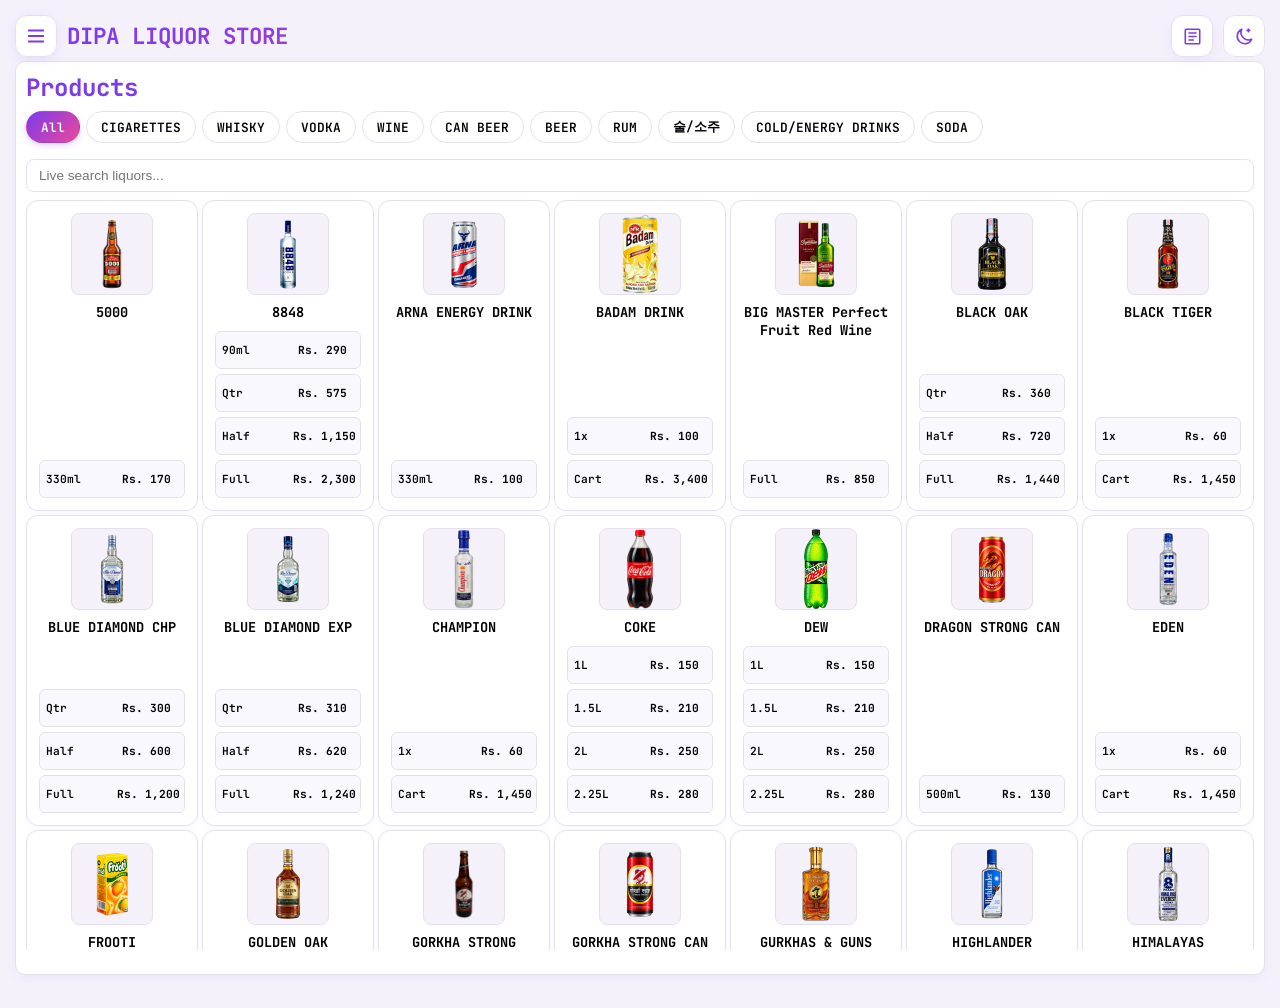
==== assets/index.html @ 8abadc52 "Update POS project" ====
<!DOCTYPE html>
<html lang="en">
<head>
    <meta charset="UTF-8">
    <meta name="viewport" content="width=device-width, initial-scale=1.0, maximum-scale=1.0, user-scalable=no, viewport-fit=cover">
    <title>DEALER - POS</title>
    <meta name="application-name" content="DEALER - POS">
    <meta name="theme-color" content="#16111f">
    <link rel="manifest" href="manifest.json">
    <link rel="icon" type="image/png" href="app-icon.png">
    <meta name="description" content="Liquor store point of sale application with transaction ledger and checkout settlement." />
    <meta property="og:title" content="DEALER - POS" />
    <meta property="og:description" content="Liquor store point of sale application with transaction ledger and checkout settlement." />
    <meta property="og:type" content="website" />
    <link rel="stylesheet" href="styles.css">

    <link rel="preconnect" href="https://fonts.googleapis.com">
    <link rel="preconnect" href="https://fonts.gstatic.com" crossorigin>
    <link href="https://fonts.googleapis.com/css2?family=Plus+Jakarta+Sans:wght@400;500;600;700;800&family=JetBrains+Mono:wght@400;500;600;700&display=swap" rel="stylesheet">
</head>

<body>
    <div class="header-container">
        <button type="button" class="menu-toggle" aria-label="Open menu" aria-controls="appMenuOverlay" aria-expanded="false" onclick="openAppMenu()">
            <svg viewBox="0 0 24 24" fill="none" stroke="currentColor" stroke-width="2" stroke-linecap="round" aria-hidden="true">
                <path d="M4 6h16M4 12h16M4 18h16"></path>
            </svg>
        </button>
        <h1>DIPA LIQUOR STORE</h1>
        <button type="button" class="ledger-toggle-btn" aria-label="Open transaction ledger" title="Transaction ledger" onclick="openLedgerModal()">
            <svg viewBox="0 0 24 24" fill="none" stroke="currentColor" stroke-width="1.8" stroke-linecap="round" stroke-linejoin="round" aria-hidden="true">
                <path d="M5 3.75h14a1.25 1.25 0 0 1 1.25 1.25v14A1.25 1.25 0 0 1 19 20.25H5A1.25 1.25 0 0 1 3.75 19V5A1.25 1.25 0 0 1 5 3.75Z"/>
                <path d="M8 8h8M8 12h8M8 16h5"/>
            </svg>
        </button>
        <button type="button" class="theme-toggle-btn" aria-label="Switch to dark mode" title="Switch to dark mode" onclick="toggleTheme()">
            <svg class="theme-icon-moon" viewBox="0 0 24 24" fill="none" stroke="currentColor" stroke-width="1.8" stroke-linecap="round" stroke-linejoin="round" aria-hidden="true">
                <path d="M20.2 15.1A8.5 8.5 0 0 1 8.9 3.8 8.6 8.6 0 1 0 20.2 15.1Z"></path>
                <path d="M16.5 3.5v3M15 5h3"></path>
            </svg>
            <svg class="theme-icon-sun" viewBox="0 0 24 24" fill="none" stroke="currentColor" stroke-width="1.8" stroke-linecap="round" stroke-linejoin="round" aria-hidden="true">
                <circle cx="12" cy="12" r="4"></circle>
                <path d="M12 2v2m0 16v2M4.93 4.93l1.42 1.42m11.3 11.3 1.42 1.42M2 12h2m16 0h2M4.93 19.07l1.42-1.42m11.3-11.3 1.42-1.42"></path>
            </svg>
        </button>
    </div>

    <div id="appMenuOverlay" class="app-menu-overlay" onclick="closeAppMenuFromBackdrop(event)" aria-hidden="true">
        <nav id="appMenuPanel" class="app-menu-panel" aria-label="Main menu" onclick="event.stopPropagation()">
            <div class="app-menu-top-spacer" aria-hidden="true"></div>
            <div class="app-menu-heading">
                <div class="app-menu-brand">
                    <span class="app-menu-brand-copy">
                        <strong>DIPA LIQUOR STORE</strong>
                        <small>POINT OF SALE</small>
                    </span>
                </div>
                <button type="button" class="app-menu-close" aria-label="Close menu" onclick="closeAppMenu()">×</button>
            </div>
            <button type="button" class="app-menu-link" onclick="closeAppMenu(); openAdminPanel()">
                <span class="app-menu-icon" aria-hidden="true">⚙️</span><span>Admin Panel</span>
            </button>
            <button type="button" class="app-menu-link contact-menu-trigger" aria-expanded="false" aria-controls="menuContactDetails" onclick="openStoreContact()">
                <span class="app-menu-icon" aria-hidden="true">📍</span><span>Contacts</span>
            </button>
            <div id="menuContactDetails" class="menu-contact-details" hidden>
                <div class="contact-tree">
                    <a class="contact-tree-entry contact-tree-link" id="menuContactPhoneDetail" href="#">
                        <span class="contact-row-arrow" aria-hidden="true">›</span>
                        <span class="contact-tree-copy"><small>Phone</small><span id="menuContactPhone">Not set</span></span>
                    </a>
                    <a class="contact-tree-entry contact-tree-link" id="menuContactEmailDetail" href="#">
                        <span class="contact-row-arrow" aria-hidden="true">›</span>
                        <span class="contact-tree-copy"><small>Email</small><span id="menuContactEmail">Not set</span></span>
                    </a>
                    <a class="contact-tree-entry contact-tree-link" id="menuContactAddressDetail" href="#" target="_blank" rel="noopener noreferrer">
                        <span class="contact-row-arrow" aria-hidden="true">›</span>
                        <span class="contact-tree-copy"><small>Address</small><span id="menuContactAddress">Not set</span></span>
                    </a>
                </div>
            </div>
            <section class="app-menu-release" aria-labelledby="appUpdateHeading">
                <h2 id="appUpdateHeading">GitHub Releases</h2>
                <p id="appUpdateStatus" role="status" aria-live="polite">Checking for updates…</p>
                <a id="appUpdateLink" class="app-update-link" href="https://github.com/CamPhisher595/DIPA-Liquor-Store-POS/releases/latest" hidden>View release</a>
                <button type="button" class="secondary-btn app-update-check-btn" onclick="checkForGithubAppUpdate()">Check again</button>
            </section>
        </nav>
    </div>

    <div class="container">
        <div class="section products-section">
            <h2>Products</h2>

            <div class="category-tabs" id="categoryTabs"></div>

            <div id="pullRefreshIndicator" class="pull-refresh-indicator" aria-live="polite" aria-label="Pull to refresh"></div>
            <input
                type="text"
                id="searchInput"
                placeholder="Live search liquors..."
                onkeyup="filterProducts()">

            <div class="product-grid" id="productGrid"></div>
        </div>

        <div class="section cart-section cart-hidden" aria-label="Shopping cart">
            <div class="cart-heading">
                <div class="cart-heading-title">
                    <span class="cart-heading-icon" aria-hidden="true">
                        <svg viewBox="0 0 24 24" fill="none" stroke="currentColor" stroke-width="1.8" stroke-linecap="round" stroke-linejoin="round">
                            <path d="M3 4h2l2.1 10.1a2 2 0 0 0 2 1.6h8.7a2 2 0 0 0 1.9-1.4L22 8H6"/>
                            <circle cx="10" cy="20" r="1.2"/><circle cx="18" cy="20" r="1.2"/>
                        </svg>
                    </span>
                    <div class="cart-heading-label">
                        <strong>Your cart</strong>
                        <span id="cartItemCount">0 items</span>
                    </div>
                </div>
                <div class="cart-heading-total">
                    <small>Total amount</small>
                    <strong>Rs. <span id="cartTotal">0</span></strong>
                </div>
            </div>

            <div class="cart-items-container" id="cartList"></div>

            <div class="cart-footer">
                <div class="cart-actions">
                    <button type="button" class="secondary-btn" onclick="clearCart()">Clear</button>
                    <button type="button" class="success-btn" onclick="openCheckoutModal()">Checkout</button>
                </div>
            </div>
        </div>
    </div>

    <div id="ledgerModal" class="modal ledger-modal" role="dialog" aria-modal="true" aria-labelledby="ledgerModalTitle">
        <div class="modal-content ledger-modal-card">
            <span class="close-btn" onclick="closeModal('ledgerModal')" aria-label="Close ledger">&times;</span>
            <div class="section transactions-section">
                <div class="ledger-header" style="display:flex;justify-content:space-between;align-items:center;gap:8px;">
                    <h2 id="ledgerModalTitle" style="margin-bottom:0;">Transactions Ledger</h2>
                </div>
        <div class="transaction-stats">
            <div class="stat-card"><small>Transactions</small><strong id="transactionCount">0</strong></div>
            <div class="stat-card"><small>Units Sold</small><strong id="soldUnits">0</strong></div>
            <div class="stat-card"><small>Gross Revenue</small><strong>Rs. <span id="totalSales">0</span></strong></div>
            <div class="stat-card"><small>Cash Received</small><strong>Rs. <span id="ledgerCashTotal">0</span></strong></div>
            <div class="stat-card"><small>QR Received</small><strong>Rs. <span id="ledgerQrTotal">0</span></strong></div>
        </div>
        <div class="transaction-actions">
            <button type="button" class="secondary-btn" onclick="backupTransactions()">Export Backup</button>
            <button type="button" class="secondary-btn" onclick="exportApplicationBackup()">Full App Backup</button>
            <button type="button" class="secondary-btn" onclick="document.getElementById('restoreFileInput').click()">Import Backup</button>
            <button type="button" class="secondary-btn" onclick="document.getElementById('restoreFullBackupInput').click()">Restore Full Backup</button>
            <button type="button" class="secondary-btn" onclick="clearTransactionHistory()">Clear Ledger</button>
            <input id="restoreFileInput" type="file" accept=".json,.txt,application/json,text/plain" style="display:none" onchange="restoreTransactions(event)">
            <input id="restoreFullBackupInput" type="file" accept=".json,application/json" style="display:none" onchange="restoreApplicationBackup(event)">
        </div>
                <div class="ledger-tools" aria-label="Filter transactions">
                    <div class="ledger-search-wrap"><input type="search" id="ledgerSearch" placeholder="Search invoice or product…" autocomplete="off" aria-label="Search transactions"></div>
                    <div class="ledger-filter-row">
                        <label>From <input type="date" id="ledgerDateFrom" aria-label="Start date"></label>
                        <label>To <input type="date" id="ledgerDateTo" aria-label="End date"></label>
                        <label>Sort <select id="ledgerSort" aria-label="Sort transactions">
                            <option value="newest">Newest first</option><option value="oldest">Oldest first</option>
                            <option value="highest">Highest amount</option><option value="lowest">Lowest amount</option>
                        </select></label>
                        <button type="button" class="secondary-btn ledger-reset-btn" onclick="resetLedgerFilters()">Reset</button>
                    </div>
                    <div class="ledger-result-count" id="ledgerResultCount" aria-live="polite">Showing all transactions</div>
                </div>
                <div class="transaction-list" id="transactionList"></div>
            </div>
        </div>
    </div>

    <div id="productModal" class="modal product-detail-overlay" role="dialog" aria-modal="true" aria-labelledby="modalName">
        <div class="modal-content product-detail-card">
            <button type="button" class="product-detail-close" onclick="closeModal('productModal')" aria-label="Close product preview">&times;</button>
            <img id="modalImg" src="" alt="Product image">
            <h3 id="modalName"></h3>
        </div>
    </div>

    <div id="checkoutModal" class="modal">
        <div class="modal-content checkout-modal-card">
            <span class="close-btn" onclick="closeModal('checkoutModal')">&times;</span>

            <h3>Settle Invoice &amp; Payment</h3>

            <div class="checkout-total-data" aria-hidden="true">
                <span id="checkoutTotal">0</span>
            </div>

            <div class="checkout-products-box receipt-style-box checkout-receipt-items">
                <div class="receipt-store-title"><span>DIPA LIQUOR STORE - TAX INVOICE</span></div>
                <div class="receipt-divider" aria-hidden="true"></div>
                <div id="checkoutProductsList"></div>
                <div class="receipt-divider" aria-hidden="true"></div>
                <div class="receipt-total-row checkout-inline-payable">
                    <span class="receipt-payable-label">AMOUNT PAYABLE BY <span id="checkoutCustomerName" contenteditable="true" role="textbox" aria-label="Tap to edit customer name" spellcheck="false">CUSTOMER</span>:</span>
                    <span>Rs. <b id="checkoutReceiptTotal">0</b></span>
                </div>
            </div>

            <div class="checkout-payment-split">
                <div class="cash-input-group checkout-payment-side payment-entry-card cash-entry-card">
                    <div class="payment-card-header">
                        <span class="payment-entry-label-wrap">
                            <span class="payment-entry-icon" aria-hidden="true">
                                <svg viewBox="0 0 24 24" fill="none"><rect x="2.75" y="5.25" width="18.5" height="13.5" rx="2.5" stroke="currentColor" stroke-width="1.7"/><circle cx="12" cy="12" r="2.7" stroke="currentColor" stroke-width="1.7"/><path d="M6.5 8.5h.01M17.5 15.5h.01" stroke="currentColor" stroke-width="2.4" stroke-linecap="round"/></svg>
                            </span>
                            <label for="cashGivenInput" class="payment-entry-copy">CASH TENDERED</label>
                        </span>
                    </div>
                    <div class="payment-input-shell">
                        <span class="payment-currency-prefix">Rs.</span>
                        <input type="number" id="cashGivenInput" min="0" step="0.01" inputmode="decimal" placeholder="0.00" oninput="calculateChange()">
                    </div>
                </div>
                <div class="cash-input-group checkout-payment-side payment-entry-card qr-entry-card">
                    <div class="payment-card-header">
                        <span class="payment-entry-label-wrap">
                            <span class="payment-entry-icon" aria-hidden="true">
                                <svg viewBox="0 0 24 24" fill="none"><rect x="3" y="3" width="7" height="7" rx="1" stroke="currentColor" stroke-width="1.7"/><rect x="14" y="3" width="7" height="7" rx="1" stroke="currentColor" stroke-width="1.7"/><rect x="3" y="14" width="7" height="7" rx="1" stroke="currentColor" stroke-width="1.7"/><path d="M14 14h3v3h-3zM19 14h2v2M14 19h2v2M18 18h3v3" stroke="currentColor" stroke-width="1.7" stroke-linejoin="round"/></svg>
                            </span>
                            <label for="qrGivenInput" class="payment-entry-copy">QR PAYMENT</label>
                        </span>
                    </div>
                    <div class="payment-input-shell">
                        <span class="payment-currency-prefix">Rs.</span>
                        <input type="number" id="qrGivenInput" min="0" step="0.01" inputmode="decimal" placeholder="0.00" oninput="calculateChange()">
                    </div>
                </div>
            </div>
            <div class="payment-balance-summary" id="paymentRemainingSummary">REMAINING AMOUNT: Rs. 0</div>

            <div class="checkout-change-display">
                <span class="change-return-label"><svg class="receipt-line-icon" viewBox="0 0 24 24" aria-hidden="true"><path d="M4 7h13a4 4 0 0 1 0 8H8m0 0 3-3m-3 3 3 3" fill="none" stroke="currentColor" stroke-width="1.8" stroke-linecap="round" stroke-linejoin="round"/></svg><span>CHANGE RETURN:</span></span>
                <b><span class="checkout-rs">Rs.</span> <span id="changeDue">0</span></b>
            </div>

            <div class="checkout-actions">
                <button type="button" class="cancel-checkout-btn" onclick="closeModal('checkoutModal')">Cancel</button>
                <button type="button" class="success-btn" onclick="completeCheckout()">Confirm &amp; Print</button>
            </div>
        </div>
    </div>

    <div id="contactModal" class="modal" role="dialog" aria-modal="true" aria-labelledby="contactModalTitle">
        <div class="modal-content contact-modal-content">
            <span class="close-btn" onclick="closeModal('contactModal')">&times;</span>
            <h3 id="contactModalTitle">Contact DIPA Liquor Store</h3>
            <p class="contact-detail">
                <span class="contact-detail-label">Address</span>
                <span id="contactAddress">Not set</span>
            </p>
            <p class="contact-detail" id="contactPhoneDetail">
                <span class="contact-detail-label">Phone</span>
                <a id="contactPhone" href="#">Not set</a>
            </p>
            <p class="contact-detail" id="contactEmailDetail">
                <span class="contact-detail-label">Email</span>
                <a id="contactEmail" href="#" aria-label="Send email to DIPA Liquor Store">Not set</a>
            </p>
        </div>
    </div>

    <div id="adminPasswordModal" class="modal admin-password-overlay" role="dialog" aria-modal="true" aria-labelledby="adminPasswordTitle">
        <form class="admin-password-card" onsubmit="submitAdminPassword(event)">
            <button class="admin-password-close" type="button" aria-label="Close" onclick="closeAdminPasswordModal()">&times;</button>
            <div class="admin-password-icon" aria-hidden="true">
                <svg viewBox="0 0 24 24" fill="none" stroke="currentColor" stroke-width="1.8" stroke-linecap="round" stroke-linejoin="round"><rect x="4" y="10" width="16" height="11" rx="2"/><path d="M8 10V7a4 4 0 0 1 8 0v3"/><path d="M12 14v3"/></svg>
            </div>
            <h3 id="adminPasswordTitle">Admin access</h3>
            <p class="admin-password-subtitle">Enter your password to continue</p>
            <label class="admin-password-label" for="adminPasswordInput">Password</label>
            <input id="adminPasswordInput" class="admin-password-input" type="password" placeholder="Enter password" autocomplete="current-password" required>
            <p id="adminPasswordError" class="admin-password-error" role="alert" aria-live="polite"></p>
            <button class="admin-password-submit" type="submit">Unlock admin panel</button>
        </form>
    </div>

    <div id="adminModal" class="modal">
        <div class="modal-content admin-modal-card">
            <span class="close-btn" onclick="closeModal('adminModal')">&times;</span>
            <h3>Admin Panel</h3>

            <div class="admin-grid">
                <section class="admin-card">
                    <div class="admin-card-head">
                        <div>
                            <strong id="adminFormTitle">Add Product</strong>
                            <small>Create or modify products and their sizes.</small>
                        </div>
                        <button type="button" class="admin-mini-btn" onclick="resetAdminProductForm()">New</button>
                    </div>
                    <input type="hidden" id="adminEditIndex" value="-1">
                    <div class="admin-form-grid">
                        <div><label>Product Name</label><input id="adminProductName" type="text" placeholder="e.g. GOLDEN OAK"></div>
                        <div><label>Category</label><select id="adminProductCategory"></select></div>
                        <div class="admin-span-2">
                            <label for="adminProductImage">Product image</label>
                            <div class="admin-image-upload">
                                <input id="adminProductImage" class="admin-image-file" type="file" accept="image/png,image/jpeg,image/webp">
                                <label class="admin-image-upload-btn" for="adminProductImage">
                                    <svg viewBox="0 0 24 24" fill="none" stroke="currentColor" stroke-width="2" stroke-linecap="round" stroke-linejoin="round" aria-hidden="true">
                                        <path d="M12 16V4m0 0L7 9m5-5 5 5"></path>
                                        <path d="M20 16.5v2A1.5 1.5 0 0 1 18.5 20h-13A1.5 1.5 0 0 1 4 18.5v-2"></path>
                                    </svg>
                                    Upload image
                                </label>
                                <span id="adminProductImageName" class="admin-image-file-name">No new image selected</span>
                            </div>
                            <small>Upload a PNG, JPG, or WebP image (up to 8 MB). Images are saved in app storage and included in catalog/full backups.</small>
                            <img id="adminProductImagePreview" alt="Product image preview" style="display:none;width:84px;height:84px;object-fit:contain;margin-top:8px;border:1px solid var(--border);border-radius:8px;background:var(--light);">
                        </div>
                    </div>

                    <div class="admin-subhead">Sizes / Prices</div>
                    <div id="adminSizesList" class="admin-sizes-list"></div>
                    <button type="button" class="admin-add-size" onclick="addAdminSizeRow()">+ Add Size</button>

                    <div class="admin-form-actions">
                        <button type="button" class="secondary-btn" onclick="resetAdminProductForm()">Clear</button>
                        <button type="button" class="success-btn" onclick="saveAdminProduct()">Save Product</button>
                    </div>
                </section>

                <section class="admin-card">
                    <div class="admin-card-head">
                        <div>
                            <strong>Categories</strong>
                            <small>Add or remove product categories.</small>
                        </div>
                    </div>
                    <div class="admin-inline-form">
                        <input id="adminNewCategory" type="text" placeholder="New category">
                        <button type="button" class="admin-mini-btn" onclick="addAdminCategory()">Add</button>
                    </div>
                    <div id="adminCategoryList" class="admin-category-list"></div>
                </section>

                <section class="admin-card admin-span-2">
                    <div class="admin-card-head">
                        <div>
                            <strong>Product Catalog</strong>
                            <small>Modify product name, category, image, sizes and prices.</small>
                        </div>
                        <div style="display:flex;gap:6px;">
                            <button type="button" class="admin-mini-btn" onclick="exportCatalog()">Export</button>
                            <button type="button" class="admin-mini-btn" onclick="document.getElementById('catalogImportInput').click()">Import</button>
                            <input id="catalogImportInput" type="file" accept=".json,application/json" style="display:none" onchange="importCatalog(event)">
                        </div>
                    </div>
                    <div class="admin-product-list" id="adminProductList"></div>
                </section>

                <section class="admin-card">
                    <div class="admin-card-head">
                        <div>
                            <strong>Store Settings</strong>
                            <small>Used on the printed invoice.</small>
                        </div>
                    </div>
                    <div class="admin-form-stack">
                        <label>Store Name<input id="adminStoreName" type="text"></label>
                        <label>PAN / VAT<input id="adminStorePan" type="text"></label>
                        <label>Address<input id="adminStoreAddress" type="text"></label>
                        <label>Phone<input id="adminStorePhone" type="tel" autocomplete="tel"></label>
                        <label>Contact Email<input id="adminStoreEmail" type="email" autocomplete="email" placeholder="store@example.com"></label>
                        <label>Receipt Footer<input id="adminStoreFooter" type="text"></label>
                        <button type="button" class="success-btn" onclick="saveAdminStoreSettings()">Save Settings</button>
                    </div>
                </section>
            </div>
        </div>
    </div>

    <div id="appConfirmModal" class="modal" role="alertdialog" aria-modal="true" aria-labelledby="appConfirmTitle" aria-describedby="appConfirmMessage">
        <div class="modal-content">
            <h3 id="appConfirmTitle">Please confirm</h3>
            <p id="appConfirmMessage"></p>
            <div class="admin-form-actions">
                <button type="button" class="secondary-btn" onclick="resolveAppConfirm(false)">Cancel</button>
                <button type="button" class="success-btn" onclick="resolveAppConfirm(true)">Continue</button>
            </div>
        </div>
    </div>

    <div id="printableReceipt" style="display:none;"></div>

    <div id="toast">
        Item added to cart
    </div>

<script>
// ##/////------------PRODUCT CATALOG EDITING GUIDE------------/////##
// Add or edit products inside the array below.
// Each product uses: name (display name), category (tab/category), image (image path),
// and sizes (one or more { volume: "size label", price: number } entries).
// To add a product: copy one complete product object, change its details, then add a comma.
// To add another size: add { volume: "750ml", price: 1200 } inside that product's sizes array.
// Keep commas and quotation marks valid JavaScript. Product images belong in product-images/.
// ##/////------------END CATALOG GUIDE------------/////##

let products = [
    {
        name: "SHIKHAR ICE",
        category: "CIGARETTES",
        image: "product-images/SHIKHAR_ICE.png",
        sizes: [
            { volume: "Per Stick", price: 20 }
        ]
    },
    {
        name: "KHUKURI",
        category: "CIGARETTES",
        image: "product-images/KHUKURI.png",
        sizes: [
            { volume: "Per Stick", price: 10 }
        ]
    },

//////////------------WISHKY------------//////////
    {
        name: "TWO KEYS",
        category: "WHISKY",
        image: "product-images/TWO-KEYS.png",
        sizes: [
            { volume: "180ml", price: 300 }
        ]
    }, 
    {
        name: "PASSPORT",
        category: "WHISKY",
        image: "product-images/PASSPORT.png",
        sizes: [
            { volume: "1x", price: 280 }
        ]
    },
    {
        name: "GOLDEN OAK",
        category: "WHISKY",
        image: "product-images/GOLDEN-OAK.png",
        sizes: [
            { volume: "Qtr", price: 320 },
            { volume: "Half", price: 640 },
            { volume: "Full", price: 1280 }
        ]
    },
    {
        name: "BLACK OAK",
        category: "WHISKY",
        image: "product-images/BLACK-OAK.png",
        sizes: [
            { volume: "Qtr", price: 360 },
            { volume: "Half", price: 720 },
            { volume: "Full", price: 1440 }
        ]
    },
    {
        name: "OLD DURBAR",
        category: "WHISKY",
        image: "product-images/OLD-DURBAR.png",
        sizes: [
            { volume: "90ml", price: 190 },
            { volume: "Qtr", price: 375 },
            { volume: "Half", price: 750 },
            { volume: "Full", price: 3000 }
        ]
    },
    {
        name: "OLD DURBAR BLACK CHIMNEY",
        category: "WHISKY",
        image: "product-images/OLD-DURBAR-black-chimney.png",
        sizes: [
            { volume: "Qtr", price: 490 },
            { volume: "Half", price: 975 },
            { volume: "Full", price: 3900 }
        ]
    },
    {
        name: "VIRGIN",
        category: "WHISKY",
        image: "product-images/VIRGIN.png",
        sizes: [
            { volume: "Qtr", price: 300 },
            { volume: "Half", price: 600 },
            { volume: "Full", price: 1200 }
        ]
    },
    {
        name: "SIGNATURE PREMIER GRAIN",
        category: "WHISKY",
        image: "product-images/Signature-Premier-Grain.png",
        sizes: [
            { volume: "Half", price: 720 },
            { volume: "Full", price: 2880 }
        ]
    },    
    {
        name: "GURKHAS & GUNS",
        category: "WHISKY",
        image: "product-images/GURKHAS-&-GUNS.png",
        sizes: [
            { volume: "180ml", price: 745 }
        ]
    },
    {
        name: "RED LABEL",
        category: "WHISKY",
        image: "product-images/RED-LABEL.png",
        sizes: [
            { volume: "180ml", price: 700 }
        ]
    },

//////////------------VODKA------------//////////
    {
        name: "8848",
        category: "VODKA",
        image: "product-images/8848.png",
        sizes: [
            { volume: "90ml", price: 290 },
            { volume: "Qtr", price: 575 },
            { volume: "Half", price: 1150 },
            { volume: "Full", price: 2300 }
        ]
    },    
    {
        name: "HIMALAYAS",
        category: "VODKA",
        image: "product-images/HIMALAYAS.png",
        sizes: [
            { volume: "375ml", price: 300 },
            { volume: "750ml", price: 1200 }
        ]
    },
    {
        name: "BLUE DIAMOND EXP",
        category: "VODKA",
        image: "product-images/BLUE-DIAMOND-Exp.png",
        sizes: [
            { volume: "Qtr", price: 310 },
            { volume: "Half", price: 620 },
            { volume: "Full", price: 1240 }
        ]
    },
    {
        name: "BLUE DIAMOND CHP",
        category: "VODKA",
        image: "product-images/BLUE-DIAMOND-Cheap.png",
        sizes: [
            { volume: "Qtr", price: 300 },
            { volume: "Half", price: 600 },
            { volume: "Full", price: 1200 }
        ]
    },
    {
        name: "HIGHLANDER",
        category: "VODKA",
        image: "product-images/HIGHLANDER.png",
        sizes: [
            { volume: "Qtr", price: 310 },
            { volume: "Half", price: 620 },
            { volume: "Full", price: 1240 }
        ]
    },
    {
        name: "SETO BAGH",
        category: "VODKA",
        image: "product-images/SETO-BAGH.png",
        sizes: [
            { volume: "Qtr", price: 550 },
            { volume: "Full", price: 2200 }
        ]
    },
    {
        name: "SHIKHAR",
        category: "VODKA",
        image: "product-images/SHIKHAR.png",
        sizes: [
            { volume: "Qtr", price: 310 },
            { volume: "Full", price: 1240 }
        ]
    },
    {
        name: "RARA BLUES",
        category: "VODKA",
        image: "product-images/RARA-BLUES.png",
        sizes: [
            { volume: "180ml", price: 310 }
        ]
    },
    {
        name: "NUDE",
        category: "VODKA",
        image: "product-images/NUDE.png",
        sizes: [
            { volume: "Qtr", price: 580 }
        ]
    },

//////////------------WINE------------//////////
    {
        name: "BIG MASTER Perfect Fruit Red Wine",
        category: "WINE",
        image: "product-images/BIG-MASTER-red-wine.png",
        sizes: [
            { volume: "Full", price: 850 }
        ]
    },

//////////------------CAN BEER------------//////////
    {
        name: "GORKHA STRONG CAN",
        category: "CAN BEER",
        image: "product-images/GORKHA-STRONG-CAN.png",
        sizes: [
            { volume: "500ml", price: 290 }
        ]
    },
    {
        name: "DRAGON STRONG CAN",
        category: "CAN BEER",
        image: "product-images/DRAGON-STRONG-BEER-CAN.png",
        sizes: [
            { volume: "500ml", price: 130 }
        ]
    },
    {
        name: "TUBORG GOLD CAN",
        category: "CAN BEER",
        image: "product-images/TUBORG-GOLD-CAN.png",
        sizes: [
            { volume: "500ml", price: 355 }
        ]
    },
    {
        name: "TUBORG STRONG CAN",
        category: "CAN BEER",
        image: "product-images/TUBORG-STRONG-CAN.png",
        sizes: [
            { volume: "500ml", price: 320 }
        ]
    },

//////////------------BEER------------//////////
    {
        name: "GORKHA STRONG",
        category: "BEER",
        image: "product-images/GORKHA-EXTRA-STRONG.png",
        sizes: [
            { volume: "330ml", price: 200 },
            { volume: "330ml Cart", price: 4500 },
            { volume: "650ml", price: 375 },
            { volume: "650ml Cart", price: 4200 }
        ]
    },
    {
        name: "TUBORG STRONG",
        category: "BEER",
        image: "product-images/TUBORG-STRONG.png",
        sizes: [
            { volume: "650ml", price: 420 },
            { volume: "650ml Cart", price: 4700 }
        ]
    },
    {
        name: "TUBORG GOLD",
        category: "BEER",
        image: "product-images/TUBORG-GOLD.png",
        sizes: [
            { volume: "650ml", price: 460 },
            { volume: "650ml Cart", price: 5100 }
        ]
    },
    {
        name: "MUSTANG",
        category: "BEER",
        image: "product-images/MUSTANG.png",
        sizes: [
            { volume: "330ml", price: 190 },
            { volume: "330ml Cart", price: 4000 },
            { volume: "650ml", price: 350 },
            { volume: "650ml Cart", price: 3500 }
        ]
    },
    {
        name: "बाह्रसिङ्गे",
        category: "BEER",
        image: "product-images/ba-ha-rasa-na-ga.png",
        sizes: [
            { volume: "330ml", price: 180 },
            { volume: "330ml Cart", price: 3750 },
            { volume: "650ml", price: 330 },
            { volume: "650ml Cart", price: 3500 }
        ]
    },
    {
        name: "NEPAL ICE",
        category: "BEER",
        image: "product-images/NEPAL-ICE.png",
        sizes: [
            { volume: "330ml", price: 180 },
            { volume: "650ml", price: 350 }
        ]
    },
    {
        name: "5000",
        category: "BEER",
        image: "product-images/5000.png",
        sizes: [
            { volume: "330ml", price: 170 }
        ]
    },

//////////------------RUM------------//////////
    {
        name: "KHUKRI RUM",
        category: "RUM",
        image: "product-images/KHUKRI-RUM.png",
        sizes: [
            { volume: "Qtr", price: 575 },
            { volume: "Full", price: 1975 }
        ]
    },
    {
        name: "KHUKRI SPICED RUM",
        category: "RUM",
        image: "product-images/KHUKRI-SPICED-RUM.png",
        sizes: [
            { volume: "Qtr", price: 455 },
            { volume: "Full", price: 1975 }
        ]
    },
    {
        name: "MANASLU XXX",
        category: "RUM",
        image: "product-images/MANASLU-XXX.png",
        sizes: [
            { volume: "Qtr", price: 300 },
            { volume: "Half", price: 600 },
            { volume: "Full", price: 1200 }
        ]
    },
    {
        name: "OLD MONK",
        category: "RUM",
        image: "product-images/OLD-MONK.png",
        sizes: [
            { volume: "1x", price: 550 },
        ]
    },

//////////------------술/소주------------//////////
    {
        name: "RAHAR",
        category: "술/소주",
        image: "product-images/RAHAR.png",
        sizes: [
            { volume: "1x", price: 60 },
            { volume: "Cart", price: 1500 }
        ]
    },
    {
        name: "CHAMPION",
        category: "술/소주",
        image: "product-images/CHAMPION.png",
        sizes: [
            { volume: "1x", price: 60 },
            { volume: "Cart", price: 1450 }
        ]
    },
    {
        name: "BLACK TIGER",
        category: "술/소주",
        image: "product-images/BLACK-TIGER.png",
        sizes: [
            { volume: "1x", price: 60 },
            { volume: "Cart", price: 1450 }
        ]
    },
    {
        name: "RUCHI",
        category: "술/소주",
        image: "product-images/RUCHI.png",
        sizes: [
            { volume: "1x", price: 60 },
            { volume: "Cart", price: 1450 }
        ]
    },
    {
        name: "EDEN",
        category: "술/소주",
        image: "product-images/EDEN.png",
        sizes: [
            { volume: "1x", price: 60 },
            { volume: "Cart", price: 1450 }
        ]
    },
    {
        name: "RHINO 🦏",
        category: "술/소주",
        image: "product-images/RHINO.png",
        sizes: [
            { volume: "1x", price: 110 },
            { volume: "Cart", price: 3050 }
        ]
    },
    {
        name: "서을 소주",
        category: "술/소주",
        image: "product-images/서을-소주.png",
        sizes: [
            { volume: "1x", price: 180 }
        ]
    },
    {
        name: "सौफ",
        category: "술/소주",
        image: "product-images/सौफ.png",
        sizes: [
            { volume: "1x", price: 50 }
        ]
    },
    {
        name: "MADAM",
        category: "술/소주",
        image: "product-images/MADAM.png",
        sizes: [
            { volume: "1x", price: 170 }
        ]
    },

//////////------------COLD/ENERGY-DRINKS------------//////////
    {
        name: "XTREME",
        category: "COLD/ENERGY DRINKS",
        image: "product-images/XTREME.png",
        sizes: [
            { volume: "1x", price: 130 },
            { volume: "Cart", price: 2740 }
        ]
    },
    {
        name: "XTRILE",
        category: "COLD/ENERGY DRINKS",
        image: "product-images/XTRILE.png",
        sizes: [
            { volume: "1x", price: 130 }
        ]
    },
    {
        name: "ARNA ENERGY DRINK",
        category: "COLD/ENERGY DRINKS",
        image: "product-images/ARNA-ENERGY-DRINK.png",
        sizes: [
            { volume: "330ml", price: 100 }
        ]
    },
    {
        name: "BADAM DRINK",
        category: "COLD/ENERGY DRINKS",
        image: "product-images/BADAM_DRINK.png",
        sizes: [
            { volume: "1x", price: 100 },
            { volume: "Cart", price: 3400 }
        ]
    },
    {
        name: "FROOTI",
        category: "COLD/ENERGY DRINKS",
        image: "product-images/FROOTI.png",
        sizes: [
            { volume: "1x", price: 25 },
            { volume: "Cart", price: 480 }
        ]
    },
    {
        name: "MAX TIGER",
        category: "COLD/ENERGY DRINKS",
        image: "product-images/MAX-TIGER.png",
        sizes: [
            { volume: "1x", price: 100 }
        ]
    },
    {
        name: "REDBULL",
        category: "COLD/ENERGY DRINKS",
        image: "product-images/Red-Bull.png",
        sizes: [
            { volume: "1x", price: 110 },
            { volume: "Cart", price: 2200 }
        ]
    },
    {
        name: "REDBULL CARBONATED ENERGY DRINK",
        category: "WHISKY",
        image: "product-images/REDBULL-CARBONATED-ENERGY-DRINK.png",
        sizes: [
            { volume: "1x", price: 130 }
        ]
    },
    {
        name: "COKE",
        category: "COLD/ENERGY DRINKS",
        image: "product-images/COKE.png",
        sizes: [
            { volume: "1L", price: 150 },
            { volume: "1.5L", price: 210 },
            { volume: "2L", price: 250 },
            { volume: "2.25L", price: 280 }
        ]
    },
    {
        name: "SPRITE",
        category: "COLD/ENERGY DRINKS",
        image: "product-images/SPRITE.png",
        sizes: [
            { volume: "1L", price: 150 },
            { volume: "1.5L", price: 210 },
            { volume: "2L", price: 250 },
            { volume: "2.25L", price: 280 }
        ]
    },
    {
        name: "DEW",
        category: "COLD/ENERGY DRINKS",
        image: "product-images/DEW.png",
        sizes: [
            { volume: "1L", price: 150 },
            { volume: "1.5L", price: 210 },
            { volume: "2L", price: 250 },
            { volume: "2.25L", price: 280 }
        ]
    },

//////////------------COLD/ENERGY-DRINKS------------//////////
     {
        name: "NIMBU PANI",
        category: "SODA",
        image: "product-images/Nimbu-pani.png",
        sizes: [
            { volume: "1x", price: 50 }
        ]
    },

];

function normalizeProductCatalog(list) {
    if (!Array.isArray(list)) return [];
    return list.filter(p => p && String(p.name || '').trim()).map(p => ({
        name: String(p.name).trim(),
        category: String(p.category || 'OTHER').trim().toUpperCase(),
        image: String(p.image || ''),
        sizes: Array.isArray(p.sizes) && p.sizes.length ? (() => {
            const byVolume = new Map();
            p.sizes.forEach(s => {
                const volume = s.volume ? String(s.volume) : '';
                const legacyPrices = Array.isArray(s.prices) ? s.prices : null;
                const rawPrice = legacyPrices ? legacyPrices[legacyPrices.length - 1] : s.price;
                if (rawPrice === null || rawPrice === undefined || String(rawPrice).trim() === '') return;
                byVolume.set(volume, { volume, price: Math.max(0, Number(rawPrice) || 0) });
            });
            return [...byVolume.values()];
        })() : [{ volume:'', price: Math.max(0, Number(p.price) || 0) }]
    }));
}
try {
    const savedCatalog = JSON.parse(localStorage.getItem('dealer_products') || 'null');
    if (Array.isArray(savedCatalog)) products = normalizeProductCatalog(savedCatalog);
} catch(e) {}

products = normalizeProductCatalog(products);
products.sort((a, b) => a.name.localeCompare(b.name));

let cart = loadCartSafely();
let currentCategory = "All";

const productGrid = document.getElementById('productGrid');
const pullRefreshIndicator = document.getElementById('pullRefreshIndicator');
let pullStartY = 0;
let pullDistance = 0;
let pullRefreshActive = false;
const pullThreshold = 260;
const pullIndicatorMax = 64;

document.addEventListener('touchstart', (e) => {
    if (e.touches && e.touches.length === 1) {
        pullStartY = e.touches[0].clientY;
        pullDistance = 0;
        const searchTop = searchInput.getBoundingClientRect().top;
        const pageAtTop = document.scrollingElement.scrollTop <= 0;
        const productListAtTop = productGrid.scrollTop <= 0;
        pullRefreshActive = pageAtTop && productListAtTop && pullStartY <= searchTop;
    } else {
        pullRefreshActive = false;
    }
}, { passive: true, capture: true });

document.addEventListener('touchmove', (e) => {
    if (!pullRefreshActive || !e.touches || e.touches.length !== 1) return;
    const deltaY = e.touches[0].clientY - pullStartY;
    pullDistance = Math.max(0, deltaY);
    if (pullDistance > 0) {
        const shown = Math.min(pullIndicatorMax, pullDistance * (pullIndicatorMax / pullThreshold));
        pullRefreshIndicator.style.height = shown + 'px';
    }
}, { passive: true, capture: true });

document.addEventListener('touchend', () => {
    if (pullRefreshActive && pullDistance >= pullThreshold) {
        pullRefreshIndicator.style.height = pullIndicatorMax + 'px';
        pullRefreshIndicator.classList.add('is-refreshing');
        window.location.reload();
    } else {
        pullRefreshIndicator.style.height = '0';
    }
    pullRefreshActive = false;
    pullDistance = 0;
}, { passive: true, capture: true });

document.addEventListener('touchcancel', () => {
    pullRefreshIndicator.style.height = '0';
    pullRefreshActive = false;
    pullDistance = 0;
}, { passive: true, capture: true });

const cartList = document.getElementById('cartList');
const cartTotal = document.getElementById('cartTotal');
const searchInput = document.getElementById('searchInput');
const categoryTabs = document.getElementById('categoryTabs');
const fallbackImage = "https://images.unsplash.com/photo-1527061011665-3652c757a4d4?w=150&auto=format&fit=crop&q=80";

function escapeHtml(value) {
    return String(value ?? '')
        .replace(/&/g, '&amp;')
        .replace(/</g, '&lt;')
        .replace(/>/g, '&gt;')
        .replace(/"/g, '&quot;')
        .replace(/'/g, '&#039;');
}

function loadCartSafely() {
    try {
        const saved = JSON.parse(localStorage.getItem('dealer_cart') || '[]');
        if (!Array.isArray(saved)) return [];
        return saved.filter(item => item && item.cartItemName && Number.isFinite(Number(item.price)))
            .map(item => ({
                cartItemName: String(item.cartItemName),
                volume: item.volume ? String(item.volume) : null,
                price: Number(item.price),
                qty: Math.max(1, Math.floor(Number(item.qty) || 1))
            }));
    } catch (e) {
        return [];
    }
}

function getCartTotal() {
    return cart.reduce((sum, item) => {
        const price = Number(item.price);
        const qty = Number(item.qty);
        return sum + (Number.isFinite(price) && Number.isFinite(qty) ? price * qty : 0);
    }, 0);
}

function formatMoney(value) {
    const number = Number(value);
    return (Number.isFinite(number) ? number : 0).toLocaleString(undefined, { maximumFractionDigits: 2 });
}

function itemDisplayName(item) {
    const name = String(item?.name || 'Unknown Item');
    const volume = item?.volume ? String(item.volume) : '';
    if (!volume) return name;
    const suffix = ` (${volume})`;
    return name.endsWith(suffix) ? name : name + suffix;
}

// Keep the floating cart out of the way whenever a navigation drawer or
// dialog is open. This prevents the cart from covering password/admin/contact UI.
function syncCartOverlayVisibility() {
    const menuOpen = document.getElementById('appMenuOverlay')?.classList.contains('open');
    const modalOpen = Array.from(document.querySelectorAll('.modal'))
        .some(modal => getComputedStyle(modal).display !== 'none');
    const cartPanel = document.querySelector('.cart-section');
    if (cartPanel) cartPanel.classList.toggle('cart-overlay-hidden', Boolean(menuOpen || modalOpen));
}

function openAppMenu() {
    const overlay = document.getElementById('appMenuOverlay');
    overlay.classList.add('open');
    syncCartOverlayVisibility();
    overlay.setAttribute('aria-hidden', 'false');
    document.querySelector('.menu-toggle').setAttribute('aria-expanded', 'true');
    lockScroll();
    document.querySelector('.app-menu-close').focus();
}

function closeAppMenu() {
    const overlay = document.getElementById('appMenuOverlay');
    const contactDetails = document.getElementById('menuContactDetails');
    const contactTrigger = document.querySelector('.contact-menu-trigger');
    contactDetails.hidden = true;
    contactDetails.classList.remove('contact-panel-open', 'contact-panel-opening', 'contact-panel-closing');
    contactTrigger.setAttribute('aria-expanded', 'false');
    contactTrigger.classList.remove('expanded');
    if (!overlay.classList.contains('open')) return;
    overlay.classList.remove('open');
    syncCartOverlayVisibility();
    overlay.setAttribute('aria-hidden', 'true');
    document.querySelector('.menu-toggle').setAttribute('aria-expanded', 'false');
    unlockScrollIfNoModals();
    document.querySelector('.menu-toggle').focus();
}

function closeAppMenuFromBackdrop(event) {
    if (event.target === event.currentTarget) closeAppMenu();
}

function openStoreContact() {
    const panel = document.getElementById('menuContactDetails');
    const trigger = document.querySelector('.contact-menu-trigger');
    const willOpen = panel.hidden;
    const settings = getStoreSettings();
    const address = String(settings.address || 'Kapilvastu 9 Jagdishpur').trim();
    const phone = String(settings.phone || '+977 9763672434').trim();
    const email = String(settings.email || 'tharuk595@gmail.com').trim();

    document.getElementById('menuContactAddress').textContent = address || 'Not set';
    const phoneRow = document.getElementById('menuContactPhoneDetail');
    const phoneLink = document.getElementById('menuContactPhone');
    phoneRow.hidden = !phone;
    if (phone) {
        phoneLink.textContent = phone;
        phoneRow.href = `tel:${phone.replace(/[^\d+]/g, '')}`;
        phoneRow.setAttribute('aria-label', `Call ${phone}`);
    }

    const emailRow = document.getElementById('menuContactEmailDetail');
    const emailLink = document.getElementById('menuContactEmail');
    emailRow.hidden = !email;
    if (email) {
        emailLink.textContent = email;
        emailRow.href = `mailto:${encodeURIComponent(email).replace('%40', '@')}`;
        emailRow.setAttribute('aria-label', `Email ${email}`);
    }

    const addressRow = document.getElementById('menuContactAddressDetail');
    addressRow.href = 'https://goo.gl/maps/rzpvYnmNBujkbAVH8';
    addressRow.setAttribute('aria-label', 'Open DIPA Liquor Store location on Google Maps');

    if (willOpen) {
        panel.hidden = false;
        panel.classList.remove('contact-panel-closing');
        panel.classList.add('contact-panel-opening');
        requestAnimationFrame(() => {
            panel.classList.add('contact-panel-open');
            panel.classList.remove('contact-panel-opening');
        });
    } else {
        panel.classList.remove('contact-panel-open', 'contact-panel-opening');
        panel.classList.add('contact-panel-closing');
        window.setTimeout(() => {
            if (!panel.classList.contains('contact-panel-open')) {
                panel.hidden = true;
                panel.classList.remove('contact-panel-closing');
            }
        }, 240);
    }
    trigger.setAttribute('aria-expanded', String(willOpen));
    trigger.classList.toggle('expanded', willOpen);
}

function initTheme() {
    let theme = 'light';
    try {
        const savedTheme = localStorage.getItem('dealer_theme');
        if (savedTheme === 'dark' || savedTheme === 'light') theme = savedTheme;
    } catch (error) {}
    updateTheme(theme);
}

function toggleTheme() {
    const root = document.documentElement;
    const theme = root.dataset.theme === 'dark' ? 'light' : 'dark';

    // Suppress transitions on every descendant (including icon/category
    // button backgrounds) for the theme-change paint, then restore normally.
    root.classList.add('theme-switching');
    updateTheme(theme);
    requestAnimationFrame(() => requestAnimationFrame(() => {
        root.classList.remove('theme-switching');
    }));

    try {
        localStorage.setItem('dealer_theme', theme);
    } catch (error) {}
}

function updateTheme(theme) {
    document.documentElement.dataset.theme = theme;
    const isDark = theme === 'dark';
    const themeColor = document.querySelector('meta[name="theme-color"]');
    if (themeColor) themeColor.setAttribute('content', isDark ? '#120e19' : '#f4f1fb');
    if (window.AndroidFileBridge && typeof window.AndroidFileBridge.setStatusBarTheme === 'function') {
        window.AndroidFileBridge.setStatusBarTheme(isDark);
    }
    const label = theme === 'dark' ? 'Switch to light mode' : 'Switch to dark mode';
    const button = document.querySelector('.theme-toggle-btn');
    if (button) {
        button.setAttribute('aria-label', label);
        button.setAttribute('title', label);
    }
}

document.addEventListener('keydown', event => {
    if (event.key !== 'Escape') return;
    if (appConfirmResolver) {
        resolveAppConfirm(false);
        return;
    }
    const openModals = Array.from(document.querySelectorAll('.modal'))
        .filter(modal => getComputedStyle(modal).display !== 'none');
    if (openModals.length) {
        closeModal(openModals[openModals.length - 1].id);
        return;
    }
    closeAppMenu();
});

const DEFAULT_CATEGORIES = [
    "All",
    "CIGARETTES",
    "WHISKY",
    "VODKA",
    "WINE",
    "CAN BEER",
    "BEER",
    "RUM",
    "술/소주",
    "COLD/ENERGY DRINKS",
    "SODA"
];
let categories = [...DEFAULT_CATEGORIES];
try {
    const savedCategories = JSON.parse(localStorage.getItem('dealer_categories') || 'null');
    if (Array.isArray(savedCategories)) {
        const normalizedSavedCategories = savedCategories
            .map(c => String(c).trim().toUpperCase())
            .filter(c => c && c !== 'ALL');
        categories = ['All', ...new Set([...normalizedSavedCategories, ...products.map(p => p.category)])];
    }
} catch(e) {}

function renderCategories() {
    categoryTabs.innerHTML =
        categories.map(cat => `
            <button type="button"
                class="category-tab ${
                    currentCategory === cat
                        ? 'active'
                        : ''
                }"
                data-category="${escapeHtml(cat)}">
                ${escapeHtml(cat)}
            </button>
        `).join('');

    categoryTabs.querySelectorAll('.category-tab').forEach(btn => {
        btn.addEventListener('click', () => selectCategory(btn.dataset.category));
    });
}

function selectCategory(cat) {
    currentCategory = cat;
    renderCategories();
    renderProducts(searchInput.value);
}

function renderProducts(filter = "") {
    productGrid.innerHTML = "";
    const normalizedFilter = String(filter || "").trim().toLowerCase();

    products.forEach((p, index) => {
        const matchesCategory =
            currentCategory === "All" ||
            p.category === currentCategory;

        const matchesSearch =
            String(p.name || "").toLowerCase().includes(normalizedFilter);

        if (!matchesCategory || !matchesSearch) return;

        let controlMarkup = "";
        const imgSrc = p.image && p.image.trim() !== "" ? resolveProductImage(p.image) : fallbackImage;

        if (Array.isArray(p.sizes) && p.sizes.length) {
            const sizeRows = p.sizes.map((size, sizeIndex) => `
                <div class="size-volume-row">
                    <button type="button" class="size-btn size-volume-label"
                        data-screen-volume-product="${index}" data-screen-volume-size="${sizeIndex}">
                        <span>${escapeHtml(size.volume || 'Item')}</span>
                    </button>
                    <div class="size-price-options">
                        <span class="screen-price-display" role="button" tabindex="0"
                            data-screen-edit-product="${index}" data-screen-edit-size="${sizeIndex}"
                            title="Click price to edit">Rs. ${Number(size.price || 0).toLocaleString()}</span>
                    </div>
                </div>`).join('');
            controlMarkup = `<div class="size-options-grid">${sizeRows}</div>`;
        } else if (Number.isFinite(Number(p.price))) {
            controlMarkup = `
                <div class="size-options-grid">
                    <button type="button" class="single-price-btn" data-single-product-index="${index}">
                        <b>Rs. ${Number(p.price).toLocaleString()}</b>
                    </button>
                </div>`;
        }

        productGrid.innerHTML += `
            <div class="product-card">
                <div>
                    <img src="${escapeHtml(imgSrc)}" alt="${escapeHtml(p.name)}" data-image-index="${index}" title="Click to enlarge image" onerror="this.onerror=null;this.src='${fallbackImage}';">
                    <h4 title="${escapeHtml(p.name)}">${escapeHtml(p.name)}</h4>
                </div>
                ${controlMarkup}
            </div>`;
    });

    if (!productGrid.children.length) {
        const empty = document.createElement('p');
        empty.className = 'empty-products-message';
        empty.textContent = 'No products found. Try another search or category.';
        empty.style.cssText = 'grid-column:1/-1;text-align:center;color:var(--gray);padding:24px 12px;';
        productGrid.appendChild(empty);
    }

    productGrid.querySelectorAll('[data-image-index]').forEach(img => {
        img.addEventListener('click', () => openModal(Number(img.dataset.imageIndex)));
    });

    productGrid.querySelectorAll('[data-screen-volume-product]').forEach(btn => {
        btn.addEventListener('click', () => {
            const productIndex = Number(btn.dataset.screenVolumeProduct);
            const sizeIndex = Number(btn.dataset.screenVolumeSize);
            const product = products[productIndex];
            const size = product && Array.isArray(product.sizes) ? product.sizes[sizeIndex] : null;
            if (!product || !size) return;
            addToCartHelper(product.name, size.volume, Number(size.price), productIndex, sizeIndex);
        });
    });

    const beginPriceEdit = (display) => {
        if (display.dataset.editing === 'true') return;
        display.dataset.editing = 'true';
        const productIndex = Number(display.dataset.screenEditProduct);
        const sizeIndex = Number(display.dataset.screenEditSize);
        const size = products[productIndex]?.sizes?.[sizeIndex];
        if (!size) return;
        const input = document.createElement('input');
        input.type = 'number'; input.min = '0'; input.step = 'any';
        input.inputMode = 'decimal'; input.className = 'screen-price-edit';
        input.value = String(size.price ?? '');
        display.replaceWith(input);
        input.focus(); input.select();
        const save = () => {
            if (!input.isConnected) return;
            const value = input.value.trim();
            if (value !== '' && Number.isFinite(Number(value)) && Number(value) >= 0) {
                size.price = Number(value);
            }
            renderProducts(searchInput.value);
        };
        input.addEventListener('keydown', e => {
            if (e.key === 'Enter') { e.preventDefault(); save(); }
            if (e.key === 'Escape') { e.preventDefault(); renderProducts(searchInput.value); }
        });
        input.addEventListener('blur', save);
    };
    productGrid.querySelectorAll('[data-screen-edit-product]').forEach(display => {
        display.addEventListener('click', () => beginPriceEdit(display));
        display.addEventListener('keydown', e => {
            if (e.key === 'Enter' || e.key === ' ') { e.preventDefault(); beginPriceEdit(display); }
        });
    });
    productGrid.querySelectorAll('[data-single-product-index]').forEach(btn => {
        btn.addEventListener('click', () => addToCartSingle(Number(btn.dataset.singleProductIndex)));
    });
}

function filterProducts() {
    renderProducts(searchInput.value);
}

let toastHideTimer = null;

function showToast(message) {
    const toast = document.getElementById("toast");
    if (!toast) return;

    toast.textContent = message;
    toast.classList.remove("hide");
    toast.classList.add("show");

    // Keep every toast visible for 1.5 seconds, restarting the timer for new messages.
    if (toastHideTimer) clearTimeout(toastHideTimer);
    toastHideTimer = setTimeout(() => {
        toast.classList.remove("show");
        toast.classList.add("hide");
        toastHideTimer = null;
    }, 1500);

    // When the cart panel is visible, position the toast just above it.
    const cartPanel = document.querySelector(".cart-section");
    if (cartPanel && !cartPanel.classList.contains("cart-hidden")) {
        const cartRect = cartPanel.getBoundingClientRect();
        const gap = 10;
        const bottomOffset = Math.max(12, window.innerHeight - cartRect.top + gap);
        toast.style.bottom = `${bottomOffset}px`;
    } else {
        toast.style.bottom = "24px";
    }
}

function lockScroll() {
    document.documentElement.style.overflow = 'hidden';
    document.body.style.overflow = 'hidden';
}

function unlockScrollIfNoModals() {
    const openModals = Array.from(document.querySelectorAll('.modal')).filter(m => m.style.display === 'flex');
    if (openModals.length === 0 && !document.getElementById('appMenuOverlay').classList.contains('open')) {
        document.documentElement.style.overflow = '';
        document.body.style.overflow = '';
    }
}

// Published product notes are included only where a credible brand or tasting-panel source was found.
// These profiles never contain or override POS prices.
const productProfiles = {
    '8848': {
        summary: 'Nepalese vodka made with French winter wheat spirit and Himalayan spring water.',
        style: 'Himalayan wheat vodka • 5× distilled',
        quality: 'Five distillations; no independent score found',
        taste: 'A clean, crisp and lightly sweet profile; best described as neutral with a soft wheat character.',
        aroma: 'Fresh, subtle herbal notes',
        finish: 'Clean and crisp',
        value: 'A locally produced, established vodka option. Compare the bottle size against the store price shown here.',
        source: 'https://chisotatto.com/products/8848-vodka'
    },
    'OLD DURBAR BLACK CHIMNEY': {
        summary: 'Nepalese whisky blend featuring peated Scotch malt and sherry-cask finishing.',
        style: 'Blended whisky • peated malt influence',
        quality: 'Brand-published cask and tasting details',
        taste: 'Vanilla, dried fruit, spice and peat smoke; a smooth, nutty palate with creamy vanilla.',
        aroma: 'Sweet caramel and spice with peaty smokiness',
        finish: 'Mellow, with sherry and peat layers',
        value: 'A more characterful, cask-led option in the local whisky range. The price and sizes below are your own store entries.',
        source: 'https://olddurbar.com/whisky/black-chimney/'
    },
    'SIGNATURE PREMIER GRAIN': {
        summary: 'Blended grain whisky with imported Scotch whiskies and aged Indian malts.',
        style: 'Blended grain whisky • 42.8% ABV (published)',
        quality: 'IWSC Bronze 2020 listing',
        taste: 'Creamy and sweet, with fruity notes and a medium-bodied palate.',
        aroma: 'Fruity, floral, grain, wood and vanilla',
        finish: 'Medium length',
        value: 'An approachable blended profile with a published tasting-panel recognition. Compare sizes using your unchanged store prices.',
        source: 'https://www.iwsc.net/results/detail/101917/signature-premier-grain-whisky'
    },
    'KHUKRI RUM': {
        summary: 'Nepalese dark rum matured in Shorea robusta casks.',
        style: 'XXX dark rum • 42.8% ABV (published)',
        quality: 'IWSC Bronze 2024 listing',
        taste: 'Honeycomb and vanilla lead into ginger, molasses and warming spice.',
        aroma: 'Rich honeycomb and vanilla',
        finish: 'Spicy oak',
        value: 'A distinctive locally made rum with published international tasting recognition. Your store prices remain as entered.',
        source: 'https://iwsc.net/results/detail/152483/khukri-xxx-rum'
    },
    'KHUKRI SPICED RUM': {
        summary: 'Spiced rum from Nepal with a layered spice-and-fruit profile.',
        style: 'Spiced rum • 42.8% ABV (published)',
        quality: 'IWSC Bronze 2024 listing',
        taste: 'Clove, allspice, caramel, coffee and cardamom, with fruit, cinnamon-orange and toasted almond notes.',
        aroma: 'Clove, allspice, caramel and coffee',
        finish: 'Intense, harmonious spice-led finish',
        value: 'A flavour-forward spiced option with a published tasting-panel award. Compare the available sizes at your listed prices.',
        source: 'https://www.iwsc.net/results/detail/153102/khukri-spiced-rum'
    },
    'TUBORG STRONG': {
        summary: 'Lager brewed in Nepal with malt, fruit-and-grain aroma and subtle hop character.',
        style: 'Strong lager • 6.5% ABV (brewery published)',
        quality: 'Official brewery product profile',
        taste: 'Dry richness balanced with lively malt character and subtle hops.',
        aroma: 'Fruit, grain and a hint of fennel',
        finish: 'Balanced, subtly hoppy',
        value: 'A widely established brewery label with a clearly published style profile. Store sizes and prices below are unchanged.',
        source: 'https://www.gorkhabrewery.com/en/products/tuborg/tuborg-strong/'
    },
    'TUBORG GOLD': {
        summary: 'Lager with a balanced malt character and subtle hop presence.',
        style: 'Lager • 5.5% ABV (brewery published)',
        quality: 'Official brewery product profile',
        taste: 'Dry richness, lively malt character and subtle hops.',
        aroma: 'Fruit, grain and a hint of fennel',
        finish: 'Balanced and crisp',
        value: 'An established lager with a published brewery profile. Compare pack size and your unchanged store price.',
        source: 'https://gorkhabrewery.com/en/products/tuborg/tuborg-gold/'
    },
    'GORKHA STRONG': {
        summary: 'Nepalese strong lager from Gorkha Brewery.',
        style: 'Strong lager • 6% ABV (brewery published)',
        quality: 'Official brewery style and strength listing',
        taste: 'A malt-led lager profile; detailed official tasting notes were not located.',
        aroma: 'Detailed official aroma notes unavailable',
        finish: 'Not specified by the brewery',
        value: 'A domestic brewery label. Use the sizes and prices in your catalog to compare value; no external value score is claimed.',
        source: 'https://www.gorkhabrewery.com/en/products'
    }
};

function openModal(index) {
    const product = products[index];
    if (!product) return;

    const modalImage = document.getElementById('modalImg');
    modalImage.classList.remove('is-loaded');
    modalImage.onload = () => modalImage.classList.add('is-loaded');
    modalImage.onerror = () => {
        modalImage.onerror = null;
        modalImage.src = fallbackImage;
    };
    modalImage.src = product.image && product.image.trim() !== ''
        ? resolveProductImage(product.image)
        : fallbackImage;
    modalImage.alt = product.name || 'Product image';
    document.getElementById('modalName').textContent = product.name || '';

    const productModal = document.getElementById('productModal');
    productModal.classList.remove('is-closing');
    productModal.style.display = 'flex';
    syncCartOverlayVisibility();
    lockScroll();
}

function closeModal(modalId) {
    const modal = document.getElementById(modalId);
    if (modalId === 'checkoutModal') {
        modal.classList.remove('is-open');
        modal.style.removeProperty('display');
        document.body.classList.remove('checkout-open');
    } else if (modalId === 'productModal' && modal.style.display === 'flex') {
        modal.classList.add('is-closing');
        window.setTimeout(() => {
            modal.style.display = 'none';
            modal.classList.remove('is-closing');
            syncCartOverlayVisibility();
            unlockScrollIfNoModals();
        }, 220);
        return;
    } else {
        modal.style.display = 'none';
    }
    syncCartOverlayVisibility();
    unlockScrollIfNoModals();
}

// Render a small first batch so opening the ledger never blocks the UI.
let ledgerVisibleLimit = 12;
let ledgerRenderQueued = false;

function openLedgerModal() {
    const modal = document.getElementById('ledgerModal');
    modal.style.display = 'flex';
    ledgerVisibleLimit = 12;
    syncCartOverlayVisibility();
    lockScroll();
    const list = document.getElementById('transactionList');
    if (list) list.innerHTML = '<div class="ledger-loading-state">Loading transactions…</div>';
    if (!ledgerRenderQueued) {
        ledgerRenderQueued = true;
        requestAnimationFrame(() => {
            ledgerRenderQueued = false;
            if (modal.style.display === 'flex') renderTransactions();
        });
    }
}

let appConfirmResolver = null;

function showAppConfirm(message) {
    if (appConfirmResolver) resolveAppConfirm(false);
    document.getElementById('appConfirmMessage').textContent = message;
    document.getElementById('appConfirmModal').style.display = 'flex';
    syncCartOverlayVisibility();
    lockScroll();
    return new Promise(resolve => {
        appConfirmResolver = resolve;
    });
}

function resolveAppConfirm(confirmed) {
    if (!appConfirmResolver) return;
    const resolve = appConfirmResolver;
    appConfirmResolver = null;
    document.getElementById('appConfirmModal').style.display = 'none';
    syncCartOverlayVisibility();
    unlockScrollIfNoModals();
    resolve(confirmed);
}

window.onclick = function(event) {
    if (event.target.id === 'appConfirmModal') {
        resolveAppConfirm(false);
        return;
    }
    if (event.target.classList.contains('modal')) {
        event.target.style.display = 'none';
        syncCartOverlayVisibility();
        unlockScrollIfNoModals();
    }
};

function addToCartSingle(productIndex) {
    const product = products[productIndex];
    addToCartHelper(product.name, null, product.price, productIndex, null);
}

function addToCartHelper(cartItemName, volume, price, productIndex = null, sizeIndex = null) {
    const numericPrice = Number(price);
    const itemName = String(cartItemName || '').trim();
    const itemVolume = volume ? String(volume).trim() : '';
    if (!itemName || !Number.isFinite(numericPrice) || numericPrice < 0) {
        showToast('Invalid product price.');
        return;
    }

    const found = cart.find(item => item.cartItemName === itemName && (item.volume || '') === itemVolume && Number(item.price) === numericPrice);

    if (found) {
        found.qty = Math.max(1, Number(found.qty) || 0) + 1;
    } else {
        cart.push({
            cartItemName: itemName,
            volume: itemVolume || null,
            price: numericPrice,
            qty: 1,
            productIndex,
            sizeIndex
        });
    }

    saveCart();
    renderCart();
    showToast(`Added ${itemName}${itemVolume ? ` (${itemVolume})` : ''}`);
}

function changeQty(index, amount) {
    if (!cart[index]) return;
    cart[index].qty = Math.floor(Number(cart[index].qty) || 0) + Number(amount || 0);
    if (cart[index].qty <= 0) cart.splice(index, 1);
    saveCart();
    renderCart();
}

function clearCart() {
    cart = [];
    saveCart();
    renderCart();
    showToast("Cart cleared");
}

function saveCart() {
    try {
        localStorage.setItem('dealer_cart', JSON.stringify(cart));
    } catch (e) {
        showToast('Could not save cart locally.');
    }
}

function renderCart() {
    cartList.innerHTML = "";
    const cartPanel = document.querySelector(".cart-section");
    if (cartPanel) cartPanel.classList.toggle("cart-hidden", cart.length === 0);
    syncCartOverlayVisibility();
    document.body.classList.toggle("has-cart", cart.length > 0);
    let total = 0;

    cart.forEach((item, index) => {
        const price = Number(item.price) || 0;
        const qty = Math.max(0, Number(item.qty) || 0);
        const subtotal = price * qty;
        total += subtotal;

        const itemName = escapeHtml(item.cartItemName);
        const volumeLabel = item.volume ? escapeHtml(item.volume) : '';

        const productImage = Number.isInteger(Number(item.productIndex)) && products[Number(item.productIndex)]
            ? products[Number(item.productIndex)].image
            : "";
        // Resolve IndexedDB object URLs as well as normal product-images/ paths.
        const resolvedProductImage = productImage ? resolveProductImage(productImage) : "";
        const safeImage = resolvedProductImage ? escapeHtml(resolvedProductImage) : "";

        cartList.innerHTML += `
            <div class="cart-item">
                <div class="cart-item-thumb">
                    ${safeImage
                        ? `<img src="${safeImage}" alt="${itemName}" loading="lazy" onerror="this.onerror=null;this.src='${fallbackImage}';this.dataset.fallback='1';this.addEventListener('error',function(){this.style.display='none';this.nextElementSibling.style.display='grid';},{once:true})">`
                        : `<img src="${fallbackImage}" alt="${itemName}" loading="lazy" onerror="this.style.display='none';this.nextElementSibling.style.display='grid'">`}
                    <span class="cart-item-thumb-fallback" style="display:none" aria-hidden="true">▣</span>
                </div>
                <div class="cart-item-info">
                    <div class="cart-item-wrapper">
                        <div class="cart-item-title-line">
                            <strong class="cart-item-name">${itemName}</strong><span class="cart-item-volume-label">${volumeLabel || "Standard size"}</span>
                        </div>
                        <span class="cart-item-detail">Rs. ${formatMoney(price)} each · Subtotal <b>Rs. ${formatMoney(subtotal)}</b></span>
                    </div>
                </div>
                <div class="qty-btns" aria-label="Quantity controls">
                    <button type="button" aria-label="Decrease ${itemName}" onclick="changeQty(${index}, -1)">−</button>
                    <span>${qty}</span>
                    <button type="button" aria-label="Increase ${itemName}" onclick="changeQty(${index}, 1)">+</button>
                </div>
            </div>
        `;
    });

    cartTotal.innerText = formatMoney(total);
    const itemCount = cart.reduce((sum, item) => sum + Math.max(0, Number(item.qty) || 0), 0);
    const countNode = document.getElementById('cartItemCount');
    if (countNode) countNode.textContent = `${itemCount} ${itemCount === 1 ? 'item' : 'items'}`;
}

function openCheckoutModal() {
    if (cart.length === 0) { showToast("Cart is empty!"); return; }
    const total = getCartTotal();
    document.getElementById('checkoutTotal').innerText = formatMoney(total);
    const receiptTotal = document.getElementById('checkoutReceiptTotal');
    if (receiptTotal) receiptTotal.innerText = formatMoney(total);
    const customerName = document.getElementById('checkoutCustomerName');
    if (customerName) customerName.textContent = 'CUSTOMER';
    document.getElementById('cashGivenInput').value = '';
    document.getElementById('qrGivenInput').value = '';
    document.getElementById('changeDue').innerText = '0';
    calculateChange();

    const productsList = document.getElementById('checkoutProductsList');
    if (productsList) {
        productsList.innerHTML = cart.map(item => {
            const name = escapeHtml(item.cartItemName);
            const volume = item.volume ? escapeHtml(item.volume) : '';
            const qty = Number(item.qty) || 0;
            const price = Number(item.price) || 0;
            const subtotal = price * qty;
            return `<div class="checkout-product-row receipt-product-row">
                <div class="checkout-product-name">${name}${volume ? ` <span class="receipt-volume">(${volume})</span>` : ''}</div>
                <div class="receipt-product-detail">Qty: ${qty} × Rs.${formatMoney(price)} = Rs.${formatMoney(subtotal)}</div>
            </div>`;
        }).join('');
    }

    const checkoutModal = document.getElementById('checkoutModal');
    checkoutModal.style.removeProperty('display');
    checkoutModal.classList.add('is-open');
    document.body.classList.add('checkout-open');
    syncCartOverlayVisibility();
    lockScroll();
}


function fillExactPayment(type) {
    const total = getCartTotal();
    const cashInput = document.getElementById('cashGivenInput');
    const qrInput = document.getElementById('qrGivenInput');
    if (!cashInput || !qrInput) return;

    if (type === 'cash') {
        const currentQr = Math.max(0, parseFloat(qrInput.value) || 0);
        const targetCash = Math.max(0, total - currentQr);
        cashInput.value = targetCash > 0 ? String(Number(targetCash.toFixed(2))) : '';
        cashInput.focus({ preventScroll: true });
    } else {
        const currentCash = Math.max(0, parseFloat(cashInput.value) || 0);
        const targetQr = Math.max(0, total - currentCash);
        qrInput.value = targetQr > 0 ? String(Number(targetQr.toFixed(2))) : '';
        qrInput.focus({ preventScroll: true });
    }
    calculateChange();
}

// ##/////------------CHECKOUT PAYMENT BALANCE------------/////
// The QR field shows how much is still needed after the entered cash amount.
// The Cash field shows how much is still needed after the entered QR amount.
// Both fields remain independently editable; the combined amount determines change.
function calculateChange() {
    const total = parseFloat(String(document.getElementById('checkoutTotal').innerText).replace(/,/g,'')) || 0;
    const qrInput = document.getElementById('qrGivenInput');
    const cashInput = document.getElementById('cashGivenInput');
    const qrGiven = Math.max(0, parseFloat(qrInput.value) || 0);
    const cashGiven = Math.max(0, parseFloat(cashInput.value) || 0);
    const hasEntry = qrInput.value.trim() !== '' || cashInput.value.trim() !== '';
    const remaining = Math.max(0, total - qrGiven - cashGiven);
    const summary = document.getElementById('paymentRemainingSummary');

    const cashCard = document.querySelector('.cash-entry-card');
    const qrCard = document.querySelector('.qr-entry-card');
    if (cashCard) cashCard.classList.toggle('has-value', cashGiven > 0);
    if (qrCard) qrCard.classList.toggle('has-value', qrGiven > 0);

    // Show one combined remaining balance outside the amount-entry fields.
    if (summary) {
        summary.innerText = `REMAINING BALANCE: Rs. ${formatMoney(remaining)}`;
        summary.style.display = hasEntry && remaining > 0 ? 'block' : 'none';
    }

    const change = qrGiven + cashGiven - total;
    const changeNode = document.getElementById('changeDue');
    const changeDisplay = document.querySelector('#checkoutModal .checkout-change-display');
    if (change >= 0) {
        changeNode.innerText = formatMoney(change);
        if (changeDisplay) {
            changeDisplay.classList.add('is-settled');
            changeDisplay.classList.remove('is-insufficient');
        }
    } else {
        changeNode.innerText = 'INSUFFICIENT AMOUNT';
        if (changeDisplay) {
            changeDisplay.classList.remove('is-settled');
            changeDisplay.classList.add('is-insufficient');
        }
    }
}
// ##/////------------END CHECKOUT PAYMENT BALANCE------------/////##

async function completeCheckout() {
    if (cart.length === 0) { showToast("Cart is empty!"); return; }
    const total = getCartTotal();
    const qrGiven = parseFloat(document.getElementById('qrGivenInput').value) || 0;
    const cashGiven = parseFloat(document.getElementById('cashGivenInput').value) || 0;
    if (!Number.isFinite(qrGiven) || !Number.isFinite(cashGiven) || qrGiven < 0 || cashGiven < 0) {
        showToast('Please enter valid QR and cash amounts.'); return;
    }
    if (qrGiven + cashGiven < total) { showToast("Combined QR and cash payment is less than amount payable!"); return; }

    const change = qrGiven + cashGiven - total;

    const transaction = {
        id: generateTransactionID(), timestamp: new Date().toISOString(),
        items: cart.map(item => ({name:String(item.cartItemName), volume:item.volume||"", price:Number(item.price), qty:Number(item.qty), subtotal:Number(item.price)*Number(item.qty)})),
        total:Number(total), customerName:((document.getElementById('checkoutCustomerName')?.textContent || '').trim() === 'CUSTOMER' ? '' : (document.getElementById('checkoutCustomerName')?.textContent || '').trim()), qrGiven:Number(qrGiven), cashGiven:Number(cashGiven),
        paymentMethod: qrGiven > 0 && cashGiven > 0 ? "QR + Cash" : (qrGiven > 0 ? "QR" : "Cash"),
        change:Number(change), units:cart.reduce((sum,item)=>sum+Number(item.qty),0)
    };

    try {
        await saveTransactionToDB(transaction);
        transactions = await getAllTransactionsFromDB();
        localStorage.setItem('dealer_transactions_backup', JSON.stringify(transactions));
        renderTransactions();
        closeModal('checkoutModal');
        cart = []; saveCart(); renderCart();
        renderProducts(searchInput.value);
        printInvoice(transaction);
        showToast("Transaction successfully completed & logged!");
    } catch(error) { showToast("Failed to write transaction record."); }
}

function printInvoice(tx) {
    const receiptDiv = document.getElementById('printableReceipt');
    if (!receiptDiv) return;
    const settings = loadStoreSettingsIntoReceipt();
    receiptDiv.style.display = 'block';
    receiptDiv.innerHTML = `
        <div style="text-align:center;">
            <h3>${escapeHtml(settings.name)}</h3>
            <p>${escapeHtml(settings.address)}</p>
            <p>${escapeHtml(settings.pan)}</p>
            <hr style="border-top:1px dashed #000;margin:6px 0;">
        </div>
        <p>INV: ${escapeHtml(tx.id)}<br>${escapeHtml(new Date(tx.timestamp).toLocaleString())}</p>
        ${tx.customerName ? `<p><strong>CUSTOMER:</strong> ${escapeHtml(tx.customerName)}</p>` : ''}
        <hr style="border-top:1px dashed #000;margin:6px 0;">
        <div style="font-family:monospace;font-size:11px;">
            <div style="display:grid;grid-template-columns:1fr 24px 54px 62px;gap:4px;border-bottom:1px dashed #000;padding-bottom:4px;font-weight:bold;">
                <span>ITEM</span><span style="text-align:right;">QTY</span><span style="text-align:right;">RATE</span><span style="text-align:right;">AMOUNT</span>
            </div>
            ${tx.items.map(i=>`<div style="display:grid;grid-template-columns:1fr 24px 54px 62px;gap:4px;padding:4px 0;border-bottom:1px dashed #bbb;"><span>${escapeHtml(i.name)}${i.volume ? `<small style="display:block;">${escapeHtml(i.volume)}</small>` : ''}</span><span style="text-align:right;">${i.qty}</span><span style="text-align:right;">${formatMoney(i.price)}</span><span style="text-align:right;">${formatMoney(i.subtotal)}</span></div>`).join('')}
        </div>
        <hr style="border-top:1px dashed #000;margin:6px 0;">
        <p><strong>TOTAL: Rs. ${formatMoney(tx.total)}</strong></p>
        <p>QR PAYMENT: Rs. ${formatMoney(tx.qrGiven || 0)}<br>CASH PAYMENT: Rs. ${formatMoney(tx.cashGiven || 0)}<br>CHANGE: Rs. ${formatMoney(tx.change)}</p>
        <p style="text-align:center;margin-top:8px;">${escapeHtml(settings.footer)}</p>`;
    window.print();
    receiptDiv.style.display = 'none';
}

const TRANSACTION_DB_NAME = 'DIPA_LIQUOR_STORE_DB';
const TRANSACTION_DB_VERSION = 3;
const TRANSACTION_STORE = 'transactions';
const SETTINGS_STORE = 'settings';
const PRODUCT_IMAGE_STORE = 'productImages';
let transactionDB = null;
let transactions = [];
const productImageUrls = new Map();

function openTransactionDB() {
    return new Promise((resolve, reject) => {
        if (transactionDB) return resolve(transactionDB);
        if (!window.indexedDB) return reject(new Error('IndexedDB is not supported in this browser.'));

        const request = indexedDB.open(TRANSACTION_DB_NAME, TRANSACTION_DB_VERSION);
        request.onupgradeneeded = event => {
            const db = event.target.result;
            if (!db.objectStoreNames.contains(TRANSACTION_STORE)) {
                db.createObjectStore(TRANSACTION_STORE, { keyPath: 'id' });
            }
            if (!db.objectStoreNames.contains(SETTINGS_STORE)) {
                db.createObjectStore(SETTINGS_STORE, { keyPath: 'key' });
            }
            if (!db.objectStoreNames.contains(PRODUCT_IMAGE_STORE)) {
                db.createObjectStore(PRODUCT_IMAGE_STORE, { keyPath: 'path' });
            }
        };
        request.onsuccess = event => {
            transactionDB = event.target.result;
            transactionDB.onversionchange = () => transactionDB.close();
            resolve(transactionDB);
        };
        request.onerror = () => reject(request.error);
    });
}

function getAllProductImagesDB() {
    return openTransactionDB().then(db => new Promise((resolve, reject) => {
        const tx = db.transaction(PRODUCT_IMAGE_STORE, 'readonly');
        const request = tx.objectStore(PRODUCT_IMAGE_STORE).getAll();
        request.onsuccess = () => resolve(request.result || []);
        request.onerror = () => reject(request.error);
    }));
}

async function putProductImageDB(path, blob) {
    return openTransactionDB().then(db => new Promise((resolve, reject) => {
        const tx = db.transaction(PRODUCT_IMAGE_STORE, 'readwrite');
        tx.objectStore(PRODUCT_IMAGE_STORE).put({
            path,
            blob,
            updatedAt: new Date().toISOString()
        });
        tx.oncomplete = resolve;
        tx.onerror = () => reject(tx.error);
    }));
}

async function replaceProductImagesDB(images) {
    return openTransactionDB().then(db => new Promise((resolve, reject) => {
        const tx = db.transaction(PRODUCT_IMAGE_STORE, 'readwrite');
        const store = tx.objectStore(PRODUCT_IMAGE_STORE);
        store.clear();
        images.forEach(image => store.put(image));
        tx.oncomplete = resolve;
        tx.onerror = () => reject(tx.error);
    }));
}

function replaceBackupDataDB(images, txList) {
    return openTransactionDB().then(db => new Promise((resolve, reject) => {
        const tx = db.transaction([PRODUCT_IMAGE_STORE, TRANSACTION_STORE], 'readwrite');
        const imageStore = tx.objectStore(PRODUCT_IMAGE_STORE);
        const transactionStore = tx.objectStore(TRANSACTION_STORE);
        imageStore.clear();
        transactionStore.clear();
        images.forEach(image => imageStore.put(image));
        txList.forEach(item => transactionStore.put(item));
        tx.oncomplete = resolve;
        tx.onerror = () => reject(tx.error);
    }));
}

async function deleteProductImageDB(path) {
    return openTransactionDB().then(db => new Promise((resolve, reject) => {
        const tx = db.transaction(PRODUCT_IMAGE_STORE, 'readwrite');
        tx.objectStore(PRODUCT_IMAGE_STORE).delete(path);
        tx.oncomplete = () => {
            const oldUrl = productImageUrls.get(path);
            if (oldUrl) URL.revokeObjectURL(oldUrl);
            productImageUrls.delete(path);
            resolve();
        };
        tx.onerror = () => reject(tx.error);
    }));
}

async function loadProductImageUrls() {
    const records = await getAllProductImagesDB();
    const loadedPaths = new Set(records.map(record => record.path));
    for (const [path, url] of productImageUrls) {
        if (!loadedPaths.has(path)) {
            URL.revokeObjectURL(url);
            productImageUrls.delete(path);
        }
    }
    records.forEach(record => {
        if (!(record.blob instanceof Blob)) return;
        const oldUrl = productImageUrls.get(record.path);
        if (oldUrl) URL.revokeObjectURL(oldUrl);
        productImageUrls.set(record.path, URL.createObjectURL(record.blob));
    });
    renderProducts(searchInput.value);
    // Re-render cart after IndexedDB images become available so thumbnails resolve there too.
    if (typeof renderCart === 'function') renderCart();
    if (document.getElementById('adminModal').style.display === 'flex') renderAdminPanel();
}

function resolveProductImage(image) {
    if (productImageUrls.has(image)) return productImageUrls.get(image);
    return String(image || '').startsWith('product-images/')
        ? getBuiltinProductImagePath(image)
        : image;
}

function getBuiltinProductImagePath(path) {
    const aliases = {
        'product-images/BADAM_DRINK.png': 'product-images/BADAM-DRINK.png',
        'product-images/BLUE_DIAMOND.png': 'product-images/BLUE-DIAMOND.png',
        'product-images/OLD-DURBAR-black-chimney.png': 'product-images/OLD-DURBAR-BLACK-CHIMNEY.png',
        'product-images/Red-Bull.png': 'product-images/RED-BULL.png'
    };
    return aliases[path] || path;
}

function makeProductImagePath(name, file) {
    const slug = String(name).normalize('NFKD').toLowerCase()
        .replace(/[^a-z0-9]+/g, '-').replace(/^-+|-+$/g, '') || 'product';
    const extension = file.type === 'image/png' ? 'png' : file.type === 'image/webp' ? 'webp' : 'jpg';
    return `product-images/${slug}.${extension}`;
}

function blobToDataUrl(blob) {
    return new Promise((resolve, reject) => {
        const reader = new FileReader();
        reader.onload = () => resolve(String(reader.result));
        reader.onerror = () => reject(reader.error || new Error('Could not read backup image.'));
        reader.readAsDataURL(blob);
    });
}

function dataUrlToBlob(dataUrl) {
    const match = /^data:(image\/(?:png|jpeg|webp));base64,([A-Za-z0-9+/=]+)$/.exec(dataUrl);
    if (!match) throw new Error('Backup contains an invalid product image.');
    const binary = atob(match[2]);
    const bytes = new Uint8Array(binary.length);
    for (let index = 0; index < binary.length; index++) bytes[index] = binary.charCodeAt(index);
    return new Blob([bytes], { type: match[1] });
}

function getAllTransactionsFromDB() {
    return openTransactionDB().then(db => new Promise((resolve, reject) => {
        const tx = db.transaction(TRANSACTION_STORE, 'readonly');
        const req = tx.objectStore(TRANSACTION_STORE).getAll();
        req.onsuccess = () => resolve((req.result || []).sort((a,b) => new Date(b.timestamp) - new Date(a.timestamp)));
        req.onerror = () => reject(req.error);
    }));
}

async function saveTransactionToDB(transaction) {
    return openTransactionDB().then(db => new Promise((resolve, reject) => {
        const tx = db.transaction(TRANSACTION_STORE, 'readwrite');
        tx.objectStore(TRANSACTION_STORE).put(transaction);
        tx.oncomplete = resolve;
        tx.onerror = () => reject(tx.error);
    }));
}

async function clearTransactionsDB() {
    return openTransactionDB().then(db => new Promise((resolve, reject) => {
        const tx = db.transaction(TRANSACTION_STORE, 'readwrite');
        tx.objectStore(TRANSACTION_STORE).clear();
        tx.oncomplete = resolve;
        tx.onerror = () => reject(tx.error);
    }));
}

async function putTransactionsDB(list) {
    return openTransactionDB().then(db => new Promise((resolve, reject) => {
        const tx = db.transaction(TRANSACTION_STORE, 'readwrite');
        const store = tx.objectStore(TRANSACTION_STORE);
        list.forEach(item => store.put(item));
        tx.oncomplete = resolve;
        tx.onerror = () => reject(tx.error);
    }));
}

async function migrateOldTransactions() {
    const current = await getAllTransactionsFromDB();
    if (current.length) return current;

    let old = [];
    try { old = JSON.parse(localStorage.getItem('dealer_transactions')) || []; } catch(e) {}
    if (!Array.isArray(old) || !old.length) return [];

    await putTransactionsDB(old);
    localStorage.setItem('dealer_transactions_backup', JSON.stringify(old));
    return await getAllTransactionsFromDB();
}

async function requestPersistentStorage() {
    try {
        if (navigator.storage && navigator.storage.persist) {
            await navigator.storage.persist();
        }
    } catch (error) {
        showToast('Persistent storage could not be enabled; browser may clear app data.');
    }
}

function generateTransactionID() {
    const now = new Date();
    const date = now.getFullYear().toString() + String(now.getMonth()+1).padStart(2,'0') + String(now.getDate()).padStart(2,'0');
    const time = String(now.getHours()).padStart(2,'0') + String(now.getMinutes()).padStart(2,'0') + String(now.getSeconds()).padStart(2,'0') + String(now.getMilliseconds()).padStart(3,'0');
    const random = window.crypto && crypto.randomUUID
        ? crypto.randomUUID().replace(/-/g,'').slice(0,8).toUpperCase()
        : Math.random().toString(36).slice(2,10).toUpperCase();
    return `INV-${date}-${time}-${random}`;
}

function getFilteredTransactions() {
    const query = (document.getElementById('ledgerSearch')?.value || '').trim().toLowerCase();
    const from = document.getElementById('ledgerDateFrom')?.value || '';
    const to = document.getElementById('ledgerDateTo')?.value || '';
    const sort = document.getElementById('ledgerSort')?.value || 'newest';
    const fromTime = from ? new Date(`${from}T00:00:00`).getTime() : -Infinity;
    const toTime = to ? new Date(`${to}T23:59:59.999`).getTime() : Infinity;
    return transactions.filter(tx => {
        const time = new Date(tx.timestamp).getTime();
        const safeTime = Number.isFinite(time) ? time : 0;
        const matchesDate = safeTime >= fromTime && safeTime <= toTime;
        const searchable = [tx.id, ...(tx.items || []).flatMap(item => [item.name, item.volume])].join(' ').toLowerCase();
        return matchesDate && (!query || searchable.includes(query));
    }).sort((a, b) => {
        if (sort === 'oldest') return new Date(a.timestamp) - new Date(b.timestamp);
        if (sort === 'highest') return Number(b.total || 0) - Number(a.total || 0);
        if (sort === 'lowest') return Number(a.total || 0) - Number(b.total || 0);
        return new Date(b.timestamp) - new Date(a.timestamp);
    });
}

function resetLedgerFilters() {
    ledgerVisibleLimit = 12;
    ['ledgerSearch', 'ledgerDateFrom', 'ledgerDateTo'].forEach(id => {
        const field = document.getElementById(id);
        if (field) field.value = '';
    });
    const sort = document.getElementById('ledgerSort');
    if (sort) sort.value = 'newest';
    renderTransactions();
}

function renderTransactions() {
    const list = document.getElementById('transactionList');
    if (!list) return;
    const filtered = getFilteredTransactions();
    const units = filtered.reduce((sum, tx) => sum + Number(tx.units || 0), 0);
    const sales = filtered.reduce((sum, tx) => sum + Number(tx.total || 0), 0);
    const cash = filtered.reduce((sum, tx) => sum + Number(tx.cashGiven || 0), 0);
    const qr = filtered.reduce((sum, tx) => sum + Number(tx.qrGiven || 0), 0);
    document.getElementById('transactionCount').innerText = filtered.length;
    document.getElementById('soldUnits').innerText = units.toLocaleString();
    document.getElementById('totalSales').innerText = formatMoney(sales);
    const cashStat = document.getElementById('ledgerCashTotal');
    const qrStat = document.getElementById('ledgerQrTotal');
    if (cashStat) cashStat.textContent = formatMoney(cash);
    if (qrStat) qrStat.textContent = formatMoney(qr);
    const resultCount = document.getElementById('ledgerResultCount');
    if (resultCount) resultCount.textContent = `Showing ${filtered.length.toLocaleString()} of ${transactions.length.toLocaleString()} transactions`;

    if (!filtered.length) {
        list.innerHTML = `<div class="ledger-empty-state"><span aria-hidden="true">⌕</span>
            <strong>${transactions.length ? 'No matching transactions' : 'Your ledger is empty'}</strong>
            <small>${transactions.length ? 'Try changing your search or date filters.' : 'Completed sales will appear here.'}</small></div>`;
        return;
    }
    const visibleTransactions = filtered.slice(0, ledgerVisibleLimit);
    list.innerHTML = visibleTransactions.map(tx => {
        const parsedDate = new Date(tx.timestamp);
        const when = Number.isNaN(parsedDate.getTime()) ? 'Unknown date' : parsedDate.toLocaleString();
        const items = (tx.items || []).map(item => {
            const qty = Number(item.qty) || 0;
            const subtotal = Number.isFinite(Number(item.subtotal)) ? Number(item.subtotal) : (Number(item.price) || 0) * qty;
            return `<div class="ledger-item-row"><span>${escapeHtml(itemDisplayName(item))} <b>× ${qty}</b></span><strong>Rs. ${formatMoney(subtotal)}</strong></div>`;
        }).join('');
        const safeId = String(tx.id).replace(/\\/g, '\\\\').replace(/'/g, "\\'");
        return `<article class="transaction-card"><div class="transaction-info">
            <div class="transaction-head"><b>${escapeHtml(tx.id)}</b><span>${escapeHtml(when)}</span></div>
            <div class="transaction-items">${items}</div>
            <div class="transaction-details-box">
                <span>Units sold: <b>${Number(tx.units || 0).toLocaleString()}</b></span>
                <span>Total: <b>Rs. ${formatMoney(tx.total || 0)}</b></span>
                <span>Cash: <b>Rs. ${formatMoney(tx.cashGiven || 0)}</b></span>
                <span>QR: <b>Rs. ${formatMoney(tx.qrGiven || 0)}</b></span>
                <span>Change: <b>Rs. ${formatMoney(tx.change || 0)}</b></span>
            </div></div><button type="button" class="secondary-btn ledger-export-btn" onclick="saveSingleTransaction('${safeId}')">Export</button></article>`;
    }).join('');
    if (filtered.length > visibleTransactions.length) {
        const more = document.createElement('button');
        more.type = 'button';
        more.className = 'secondary-btn ledger-load-more';
        more.textContent = `Load more (${(filtered.length - visibleTransactions.length).toLocaleString()} remaining)`;
        more.addEventListener('click', () => {
            ledgerVisibleLimit += 12;
            renderTransactions();
        }, { once: true });
        list.appendChild(more);
    }
}

let ledgerSearchTimer = null;
['ledgerSearch', 'ledgerDateFrom', 'ledgerDateTo', 'ledgerSort'].forEach(id => {
    const field = document.getElementById(id);
    if (!field) return;
    field.addEventListener(id === 'ledgerSearch' ? 'input' : 'change', () => {
        if (id === 'ledgerSearch') {
            clearTimeout(ledgerSearchTimer);
            ledgerSearchTimer = setTimeout(() => { ledgerVisibleLimit = 12; renderTransactions(); }, 140);
        } else { ledgerVisibleLimit = 12; renderTransactions(); }
    });
});

async function clearTransactionHistory() {
    if (!transactions.length) { showToast('Transaction ledger is already empty.'); return; }
    if (!await showAppConfirm('Are you sure you want to clear the entire transaction ledger? This action is irreversible unless a backup has been exported.')) return;
    await clearTransactionsDB();
    transactions = [];
    localStorage.removeItem('dealer_transactions');
    localStorage.removeItem('dealer_transactions_backup');
    renderTransactions();
    showToast('Transaction ledger cleared');
}

function downloadBackupFile(txList, filename) {
    const payload = { version: 1, store: 'DIPA LIQUOR STORE', exportedAt: new Date().toISOString(), transactions: txList };
    const blob = new Blob([JSON.stringify(payload, null, 2)], {type:'text/plain;charset=utf-8'});
    return downloadFile(blob, filename);
}

function downloadFile(blob, filename) {
    if (window.AndroidFileBridge && typeof window.AndroidFileBridge.saveFile === 'function') {
        return blobToDataUrl(blob).then(dataUrl => {
            const separator = dataUrl.indexOf(',');
            if (separator < 0) throw new Error('Could not encode the export file.');
            return window.AndroidFileBridge.saveFile(
                filename,
                (blob.type || 'application/octet-stream').split(';')[0],
                dataUrl.slice(separator + 1)
            );
        });
    }
    const url = URL.createObjectURL(blob);
    const a = document.createElement('a');
    a.href = url;
    a.download = filename;
    document.body.appendChild(a); a.click(); a.remove();
    setTimeout(() => URL.revokeObjectURL(url), 1000);
    return Promise.resolve('downloaded');
}

function notifyExportResult(result, label) {
    if (result === 'saved') showToast(`${label} saved to Downloads.`);
    else if (result === 'permission') showToast('Allow storage access to finish saving this file to Downloads.');
    else if (result === 'downloaded') showToast(`${label} exported. Check your browser downloads.`);
    else showToast(`${label} could not be saved.`);
}

async function backupTransactions() {
    if (!transactions.length) { showToast('No transactions available for export.'); return; }
    try {
        const result = await downloadBackupFile(transactions, `DIPA_Ledger_Backup_${new Date().toISOString().slice(0,10)}.txt`);
        notifyExportResult(result, 'Transaction ledger');
    } catch (error) {
        showToast('Transaction ledger could not be exported.');
    }
}

async function saveSingleTransaction(txId) {
    const tx = transactions.find(t => t.id === txId);
    if (!tx) { showToast('Transaction record not found'); return; }
    try {
        const result = await downloadBackupFile([tx], `Invoice_${tx.id}.txt`);
        notifyExportResult(result, `Invoice ${tx.id}`);
    } catch (error) {
        showToast(`Invoice ${tx.id} could not be exported.`);
    }
}

function normalizeTransactionBackup(incoming) {
    if (!Array.isArray(incoming)) throw new Error('Invalid backup schema');
    const valid = incoming.filter(tx =>
        tx &&
        tx.id &&
        Array.isArray(tx.items) &&
        Number.isFinite(Number(tx.total)) &&
        tx.items.every(item => item && item.name && Number.isFinite(Number(item.price)) && Number.isFinite(Number(item.qty)))
    ).map(tx => ({
        ...tx,
        id: String(tx.id),
        total: Number(tx.total),
        cashGiven: Number(tx.cashGiven) || 0,
        change: Number(tx.change) || 0,
        units: Number(tx.units) || tx.items.reduce((sum, item) => sum + (Number(item.qty) || 0), 0),
        items: tx.items.map(item => ({
            ...item,
            name: String(item.name),
            volume: item.volume ? String(item.volume) : '',
            price: Number(item.price),
            qty: Number(item.qty),
            subtotal: Number.isFinite(Number(item.subtotal)) ? Number(item.subtotal) : Number(item.price) * Number(item.qty)
        }))
    }));
    if (!valid.length && incoming.length) throw new Error('No valid invoice records detected');
    return valid;
}

function decodeProductImageRecords(records) {
    if (!Array.isArray(records)) throw new Error('Invalid product image backup.');
    return records.map(record => {
        if (!record || !/^product-images\/[a-z0-9-]+\.(?:png|jpg|webp)$/i.test(record.path)) {
            throw new Error('Backup contains an invalid product image path.');
        }
        return { path: record.path, blob: dataUrlToBlob(record.data), updatedAt: record.updatedAt || new Date().toISOString() };
    });
}

async function exportApplicationBackup() {
    try {
        const [savedTransactions, savedImages] = await Promise.all([
            getAllTransactionsFromDB(),
            getAllProductImagesDB()
        ]);
        const images = await Promise.all(savedImages.map(async record => ({
            path: record.path,
            data: await blobToDataUrl(record.blob),
            updatedAt: record.updatedAt
        })));
        const payload = {
            format: 'dipa-pos-full-backup',
            version: 1,
            exportedAt: new Date().toISOString(),
            transactions: savedTransactions,
            products,
            categories,
            settings: getStoreSettings(),
            images
        };
        const result = await downloadFile(
            new Blob([JSON.stringify(payload, null, 2)], { type: 'application/json;charset=utf-8' }),
            `DIPA_Full_Backup_${new Date().toISOString().slice(0, 10)}.json`
        );
        notifyExportResult(result, 'Full app backup');
    } catch (error) {
        showToast('Full backup could not be exported.');
    }
}

async function restoreTransactions(event) {
    const file = event.target.files && event.target.files[0];
    event.target.value = '';
    if (!file) return;
    try {
        const data = JSON.parse(await file.text());
        const incoming = Array.isArray(data) ? data : data.transactions;
        const valid = normalizeTransactionBackup(incoming);
        if (!await showAppConfirm(`Import ${valid.length} transaction record(s) into ledger? Existing entries with matching IDs will be updated.`)) return;
        await putTransactionsDB(valid);
        transactions = await getAllTransactionsFromDB();
        localStorage.setItem('dealer_transactions_backup', JSON.stringify(transactions));
        renderTransactions();
        showToast(`Successfully imported ${valid.length} transaction(s)`);
    } catch(e) {
        showToast('Import failed. Please choose a valid DIPA ledger backup text/JSON file.');
    }
}

async function restoreApplicationBackup(event) {
    const file = event.target.files && event.target.files[0];
    event.target.value = '';
    if (!file) return;
    try {
        const data = JSON.parse(await file.text());
        if (data.format !== 'dipa-pos-full-backup' || data.version !== 1) {
            throw new Error('Unsupported full backup format.');
        }
        const restoredProducts = normalizeProductCatalog(data.products);
        if (!restoredProducts.length) throw new Error('Backup does not contain a valid catalog.');
        const restoredTransactions = normalizeTransactionBackup(data.transactions);
        const restoredImages = decodeProductImageRecords(data.images || []);
        const restoredCategories = ['All', ...new Set(
            (Array.isArray(data.categories) ? data.categories : [])
                .map(category => String(category).trim().toUpperCase())
                .filter(category => category && category !== 'ALL')
        )];
        if (!await showAppConfirm(
            `Replace this app's catalog, settings, images, and transaction ledger with the backup (${restoredProducts.length} products, ${restoredTransactions.length} transactions)?`
        )) return;

        await replaceBackupDataDB(restoredImages, restoredTransactions);
        products = restoredProducts;
        categories = restoredCategories;
        await persistCatalog();
        if (data.settings && typeof data.settings === 'object') {
            localStorage.setItem('dealer_store_settings', JSON.stringify(data.settings));
        }
        localStorage.setItem('dealer_transactions_backup', JSON.stringify(restoredTransactions));
        transactions = await getAllTransactionsFromDB();
        await loadProductImageUrls();
        renderTransactions();
        renderCategories();
        renderProducts(searchInput.value);
        renderAdminPanel();
        resetAdminProductForm();
        loadAdminStoreSettings();
        showToast('Full app backup restored.');
    } catch (error) {
        showToast('Full backup restore failed. Choose a valid DIPA full backup file.');
    }
}

async function initTransactionSystem() {
    try {
        transactions = await migrateOldTransactions();
        await requestPersistentStorage();
        renderTransactions();
    } catch(e) {
        showToast('Transaction ledger unavailable: app storage could not be loaded.');
    }
}

let selectedAdminProductImage = null;
let adminImagePreviewUrl = null;

function setAdminProductImagePreview(image) {
    const preview = document.getElementById('adminProductImagePreview');
    if (adminImagePreviewUrl) URL.revokeObjectURL(adminImagePreviewUrl);
    adminImagePreviewUrl = null;
    if (!image) {
        preview.removeAttribute('src');
        preview.style.display = 'none';
        return;
    }
    preview.src = resolveProductImage(image);
    preview.style.display = 'block';
}

document.getElementById('adminProductImage').addEventListener('change', event => {
    const file = event.target.files && event.target.files[0];
    selectedAdminProductImage = file || null;
    document.getElementById('adminProductImageName').textContent =
        file ? file.name : 'No new image selected';
    if (file) {
        if (adminImagePreviewUrl) URL.revokeObjectURL(adminImagePreviewUrl);
        adminImagePreviewUrl = URL.createObjectURL(file);
        const preview = document.getElementById('adminProductImagePreview');
        preview.src = adminImagePreviewUrl;
        preview.style.display = 'block';
    } else {
        const editIndex = Number(document.getElementById('adminEditIndex').value);
        const product = editIndex >= 0 ? products[editIndex] : null;
        setAdminProductImagePreview(product && product.image);
    }
});

// Admin panel access password. Change this value to update the password.
const ADMIN_PANEL_PASSWORD = 'MMxM';

function openAdminPanel() {
    const modal = document.getElementById('adminPasswordModal');
    const input = document.getElementById('adminPasswordInput');
    const error = document.getElementById('adminPasswordError');
    input.value = '';
    error.textContent = '';
    modal.style.display = 'flex';
    syncCartOverlayVisibility();
    lockScroll();
    requestAnimationFrame(() => input.focus());
}

function closeAdminPasswordModal() {
    document.getElementById('adminPasswordModal').style.display = 'none';
    document.getElementById('adminPasswordError').textContent = '';
    syncCartOverlayVisibility();
    unlockScrollIfNoModals();
}

function submitAdminPassword(event) {
    if (event) event.preventDefault();
    const input = document.getElementById('adminPasswordInput');
    const error = document.getElementById('adminPasswordError');
    if (input.value !== ADMIN_PANEL_PASSWORD) {
        error.textContent = 'Incorrect password. Please try again.';
        input.value = '';
        input.focus();
        return;
    }
    closeAdminPasswordModal();
    renderAdminPanel();
    loadAdminStoreSettings();
    resetAdminProductForm();
    document.getElementById('adminModal').style.display = 'flex';
    syncCartOverlayVisibility();
    lockScroll();
}

async function persistCatalog() {
    products = normalizeProductCatalog(products);
    localStorage.setItem('dealer_products', JSON.stringify(products));
    localStorage.setItem('dealer_categories', JSON.stringify(categories.filter(c => c !== 'All')));
}

function renderAdminPanel() {
    const select = document.getElementById('adminProductCategory');
    select.innerHTML = categories.filter(c => c !== 'All').map(c => `<option value="${escapeHtml(c)}">${escapeHtml(c)}</option>`).join('');

    const catList = document.getElementById('adminCategoryList');
    catList.innerHTML = categories.filter(c => c !== 'All').map(c => `
        <span class="admin-category-chip">${escapeHtml(c)}
            <button type="button" title="Remove" onclick="removeAdminCategory('${escapeHtml(c).replace(/'/g,"\\'")}')">×</button>
        </span>`).join('');

    const list = document.getElementById('adminProductList');
    list.innerHTML = products.map((p, idx) => {
        const summary = (p.sizes || []).map(s => `${s.volume || 'Item'}: Rs.${Number(s.price).toLocaleString()}`).join(' • ');
        return `<div class="admin-product-row">
            <div><strong>${escapeHtml(p.name)}</strong><div class="admin-product-meta">${escapeHtml(p.category)}</div></div>
            <div class="admin-product-meta">${escapeHtml(summary)}</div>
            <div class="admin-product-meta">${escapeHtml(p.image ? 'Image configured' : 'No image')}</div>
            <div class="admin-product-actions">
                <button type="button" class="admin-mini-btn" onclick="editAdminProduct(${idx})">Edit</button>
                <button type="button" class="admin-mini-btn" style="color:var(--danger);border-color:var(--danger);" onclick="deleteAdminProduct(${idx})">Delete</button>
            </div>
        </div>`;
    }).join('') || '<div style="color:var(--gray);font-size:.8rem;padding:8px;">No products.</div>';
}

function addAdminSizeRow(size = {volume:'', price:''}) {
    const list = document.getElementById('adminSizesList');
    const row = document.createElement('div');
    row.className = 'admin-size-row';
    row.innerHTML = `
        <input class="admin-size-volume" type="text" placeholder="Size / volume" value="${escapeHtml(size.volume || '')}">
        <input class="admin-size-price" type="text" inputmode="decimal" placeholder="Enter price" value="${escapeHtml(size.price ?? (Array.isArray(size.prices) ? size.prices[0] : ''))}">
        <button type="button" title="Remove" onclick="this.parentElement.remove()">×</button>`;
    list.appendChild(row);
}

function resetAdminProductForm() {
    document.getElementById('adminEditIndex').value = '-1';
    document.getElementById('adminFormTitle').innerText = 'Add Product';
    document.getElementById('adminProductName').value = '';
    document.getElementById('adminProductImage').value = '';
    document.getElementById('adminProductImageName').textContent = 'No new image selected';
    selectedAdminProductImage = null;
    setAdminProductImagePreview('');
    renderAdminPanel();
    const select = document.getElementById('adminProductCategory');
    if (select.options.length) select.selectedIndex = 0;
    document.getElementById('adminSizesList').innerHTML = '';
    addAdminSizeRow();
}

function editAdminProduct(index) {
    const p = products[index];
    if (!p) return;
    document.getElementById('adminEditIndex').value = String(index);
    document.getElementById('adminFormTitle').innerText = 'Modify Product';
    document.getElementById('adminProductName').value = p.name;
    document.getElementById('adminProductImage').value = '';
    document.getElementById('adminProductImageName').textContent = 'No new image selected';
    selectedAdminProductImage = null;
    setAdminProductImagePreview(p.image || '');
    renderAdminPanel();
    document.getElementById('adminProductCategory').value = p.category;
    document.getElementById('adminSizesList').innerHTML = '';
    (p.sizes || []).forEach(s => addAdminSizeRow({ volume: s.volume, price: s.price }));
    document.getElementById('adminSizesList').scrollIntoView({behavior:'smooth', block:'nearest'});
}

async function saveAdminProduct() {
    const name = document.getElementById('adminProductName').value.trim();
    const category = document.getElementById('adminProductCategory').value.trim().toUpperCase();
    const rows = [...document.querySelectorAll('#adminSizesList .admin-size-row')];
    const sizes = rows.map(row => {
        const volume = row.querySelector('.admin-size-volume').value.trim();
        const rawPrice = row.querySelector('.admin-size-price').value.trim();
        return { volume, rawPrice, price: Number(rawPrice) };
    }).filter(size => size.volume && size.rawPrice !== '' && Number.isFinite(size.price) && size.price >= 0)
      .map(({ volume, price }) => ({ volume, price }));

    if (!name) return showToast('Product name is required.');
    if (!category) return showToast('Category is required.');
    if (!sizes.length) return showToast('Add at least one valid size and price.');

    const editIndex = Number(document.getElementById('adminEditIndex').value);
    const previousProduct = editIndex >= 0 ? products[editIndex] : null;
    const productsBeforeSave = [...products];
    const categoriesBeforeSave = [...categories];
    let image = previousProduct ? previousProduct.image : '';
    let uploadedImagePath = '';
    let cleanupWarning = false;
    try {
        if (selectedAdminProductImage) {
            const file = selectedAdminProductImage;
            if (!['image/png', 'image/jpeg', 'image/webp'].includes(file.type)) {
                return showToast('Choose a PNG, JPG, or WebP product image.');
            }
            if (file.size > 8 * 1024 * 1024) return showToast('Product images must be 8 MB or smaller.');
            image = makeProductImagePath(name, file);
            await putProductImageDB(image, file);
            uploadedImagePath = image;
            const oldUrl = productImageUrls.get(image);
            if (oldUrl) URL.revokeObjectURL(oldUrl);
            productImageUrls.set(image, URL.createObjectURL(file));
        }

        const product = {name, category, image, sizes};
        if (previousProduct) products[editIndex] = product;
        else products.push(product);

        if (!categories.includes(category)) categories.push(category);
        await persistCatalog();
        if (previousProduct && previousProduct.image && previousProduct.image !== image &&
            !products.some(item => item.image === previousProduct.image)) {
            try {
                await deleteProductImageDB(previousProduct.image);
            } catch (error) {
                cleanupWarning = true;
            }
        }
        renderCategories();
        renderProducts(searchInput.value);
        renderAdminPanel();
        resetAdminProductForm();
        showToast(cleanupWarning
            ? 'Product saved, but the previous image could not be removed from app storage.'
            : (editIndex >= 0 ? 'Product updated.' : 'Product added.'));
    } catch (error) {
        products = productsBeforeSave;
        categories = categoriesBeforeSave;
        if (uploadedImagePath && !productsBeforeSave.some(item => item.image === uploadedImagePath)) {
            try {
                await deleteProductImageDB(uploadedImagePath);
            } catch (cleanupError) {}
        }
        showToast('Product could not be saved.');
    }
}

async function deleteAdminProduct(index) {
    if (!products[index]) return;
    if (!await showAppConfirm(`Delete ${products[index].name}?`)) return;
    const editIndex = Number(document.getElementById('adminEditIndex').value);
    const removedProduct = products[index];
    const image = removedProduct.image;
    products.splice(index, 1);
    if (image && !products.some(item => item.image === image)) {
        try {
            await deleteProductImageDB(image);
        } catch (error) {
            products.splice(index, 0, removedProduct);
            showToast('Product image could not be removed from app storage.');
            return;
        }
    }
    await persistCatalog();
    renderCategories();
    renderProducts(searchInput.value);
    renderAdminPanel();
    if (editIndex === index) {
        resetAdminProductForm();
    } else if (editIndex > index) {
        document.getElementById('adminEditIndex').value = String(editIndex - 1);
    }
    showToast('Product deleted.');
}

async function addAdminCategory() {
    const input = document.getElementById('adminNewCategory');
    const category = input.value.trim().toUpperCase();
    if (!category || category === 'ALL') return;
    if (categories.includes(category)) return showToast('Category already exists.');
    categories.push(category);
    input.value = '';
    try {
        await persistCatalog();
    } catch (error) {
        categories = categories.filter(item => item !== category);
        input.value = category;
        showToast('Category could not be saved.');
        return;
    }
    renderCategories();
    renderAdminPanel();
    showToast('Category added.');
}

document.getElementById('adminNewCategory').addEventListener('keydown', (event) => {
    if (event.key === 'Enter') { event.preventDefault(); addAdminCategory(); }
});

async function removeAdminCategory(category) {
    if (!category || category === 'All') return;
    const used = products.some(p => p.category === category);
    if (used) return showToast('Category is used by a product. Move those products first.');
    const previousCategories = categories;
    categories = categories.filter(c => c !== category);
    try {
        await persistCatalog();
    } catch (error) {
        categories = previousCategories;
        showToast('Category could not be saved.');
        return;
    }
    if (!categories.includes(currentCategory)) currentCategory = 'All';
    renderCategories();
    renderProducts(searchInput.value);
    renderAdminPanel();
}

function loadAdminStoreSettings() {
    const settings = getStoreSettings();
    document.getElementById('adminStoreName').value = settings.name || 'DIPA LIQUOR STORE';
    document.getElementById('adminStorePan').value = settings.pan || 'PAN: 601248932';
    document.getElementById('adminStoreAddress').value = settings.address || 'Kapilvastu 9 Jagdishpur';
    document.getElementById('adminStorePhone').value = settings.phone || '+977 9763672434';
    document.getElementById('adminStoreEmail').value = settings.email || 'tharuk595@gmail.com';
    document.getElementById('adminStoreFooter').value = settings.footer || 'Thank you! Please drink responsibly.';
}

async function saveAdminStoreSettings() {
    const emailInput = document.getElementById('adminStoreEmail');
    const email = emailInput.value.trim();
    if (email && !emailInput.checkValidity()) {
        emailInput.focus();
        showToast('Enter a valid contact email.');
        return;
    }

    const settings = {
        name: document.getElementById('adminStoreName').value.trim() || 'DIPA LIQUOR STORE',
        pan: document.getElementById('adminStorePan').value.trim(),
        address: document.getElementById('adminStoreAddress').value.trim(),
        phone: document.getElementById('adminStorePhone').value.trim(),
        email,
        footer: document.getElementById('adminStoreFooter').value.trim()
    };
    try {
        localStorage.setItem('dealer_store_settings', JSON.stringify(settings));
        showToast('Store settings saved.');
    } catch (error) {
        showToast('Store settings could not be saved.');
    }
}

function getStoreSettings() {
    try {
        const settings = JSON.parse(localStorage.getItem('dealer_store_settings') || '{}');
        const address = String(settings.address || '').trim();
        if (address === 'Kapilvastu 9 Jagdishpur - +977 9763672434') {
            settings.address = 'Kapilvastu 9 Jagdishpur';
            settings.phone = '+977 9763672434';
        } else if (!settings.phone && address) {
            const phoneMatch = address.match(/\+?\d[\d\s().-]{6,}\d/);
            if (phoneMatch) {
                settings.phone = phoneMatch[0].trim();
                settings.address = address.replace(phoneMatch[0], '').replace(/[\s,-]+$/, '').trim();
            }
        }
        return settings;
    } catch(e) { return {}; }
}

async function exportCatalog() {
    try {
        const savedImages = await getAllProductImagesDB();
        const images = await Promise.all(savedImages.map(async record => ({
            path: record.path,
            data: await blobToDataUrl(record.blob),
            updatedAt: record.updatedAt
        })));
        const payload = {version:2, exportedAt:new Date().toISOString(), categories, products, images};
        const blob = new Blob([JSON.stringify(payload,null,2)], {type:'application/json;charset=utf-8'});
        const result = await downloadFile(blob, `DIPA_Catalog_${new Date().toISOString().slice(0,10)}.json`);
        notifyExportResult(result, 'Catalog');
    } catch (error) {
        showToast('Catalog could not be exported.');
    }
}

async function importCatalog(event) {
    const file = event.target.files && event.target.files[0]; event.target.value=''; if(!file) return;
    try {
        const data = JSON.parse(await file.text());
        const incoming = Array.isArray(data) ? data : data.products;
        if (!Array.isArray(incoming) || !incoming.length) throw new Error('Invalid catalog');
        const normalized = normalizeProductCatalog(incoming);
        if (!normalized.length) throw new Error('No valid products');
        if (!await showAppConfirm(`Replace the current catalog with ${normalized.length} product(s)?`)) return;
        if (Array.isArray(data.images)) {
            const restoredImages = decodeProductImageRecords(data.images);
            await replaceProductImagesDB(restoredImages);
            await loadProductImageUrls();
        }
        products = normalized;
        const incomingCats = Array.isArray(data.categories) ? data.categories : [];
        categories = ['All', ...new Set([...categories.filter(c=>c!=='All'), ...incomingCats.map(c=>String(c).trim().toUpperCase()).filter(Boolean)])];
        await persistCatalog(); renderCategories(); renderProducts(searchInput.value); renderAdminPanel(); resetAdminProductForm();
        showToast('Catalog imported successfully.');
    } catch(e) {
        showToast('Catalog import failed. Choose a valid catalog backup file.');
    }
}

function loadStoreSettingsIntoReceipt() {
    const settings = getStoreSettings();
    return {
        name: settings.name || 'DIPA LIQUOR STORE',
        pan: settings.pan || '',
        address: settings.address || '',
        footer: settings.footer || 'Thank you! Please drink responsibly.'
    };
}

async function checkForGithubAppUpdate() {
    const bridge = window.AndroidFileBridge;
    const status = document.getElementById('appUpdateStatus');
    const link = document.getElementById('appUpdateLink');
    const releasesUrl = 'https://github.com/CamPhisher595/DIPA-Liquor-Store-POS/releases/latest';
    if (!status || !link) return;

    status.textContent = 'Checking GitHub Releases…';
    link.hidden = true;

    try {
        const response = await fetch(
            'https://api.github.com/repos/CamPhisher595/DIPA-Liquor-Store-POS/releases/latest',
            { headers: { Accept: 'application/vnd.github+json' }, cache: 'no-store' }
        );
        if (response.status === 404) {
            status.textContent = 'No published releases are available yet.';
            return;
        }
        if (!response.ok) throw new Error(`GitHub returned HTTP ${response.status}.`);

        const release = await response.json();
        const apk = (release.assets || []).find(asset =>
            /^DIPA-Liquor-Store-POS-v([1-9]\d*)\.apk$/i.test(asset.name)
        );
        const latestUrl = release.html_url || releasesUrl;

        if (apk && bridge && typeof bridge.getAppVersionCode === 'function') {
            const versionCode = Number(apk.name.match(/-v([1-9]\d*)\.apk$/i)?.[1]);
            const currentVersionCode = Number(bridge.getAppVersionCode());
            if (!Number.isSafeInteger(versionCode) || !Number.isSafeInteger(currentVersionCode)) {
                throw new Error('GitHub release or installed app has an invalid version code.');
            }
            if (versionCode <= currentVersionCode) {
                status.textContent = `You’re up to date (version ${currentVersionCode}).`;
                return;
            }
            status.textContent = `Version ${release.tag_name || versionCode} is available.`;
            link.href = apk.browser_download_url;
            link.textContent = 'Download app update';
        } else {
            status.textContent = release.tag_name
                ? `Latest release: ${release.tag_name}`
                : 'A new GitHub release is available.';
            link.href = apk?.browser_download_url || latestUrl;
            link.textContent = apk ? 'Download app update' : 'View GitHub release';
        }
        link.hidden = false;
    } catch (error) {
        console.warn('Could not check GitHub for app updates.', error);
        status.textContent = 'Could not check for updates. Please try again later.';
        link.href = releasesUrl;
        link.textContent = 'Open GitHub Releases';
        link.hidden = false;
    }
}

window.checkForGithubAppUpdate = checkForGithubAppUpdate;

// Always start with checkout closed; it should open only after an explicit Checkout action.
const checkoutModalOnStartup = document.getElementById('checkoutModal');
if (checkoutModalOnStartup) {
    checkoutModalOnStartup.classList.remove('is-open');
    checkoutModalOnStartup.style.removeProperty('display');
}
document.body.classList.remove('checkout-open');

initTheme();
renderCategories();
renderProducts();
renderCart();
initTransactionSystem();
loadProductImageUrls().catch(error => {
    showToast('Product images could not be loaded from app storage.');
});
window.checkForGithubAppUpdate();

</script>

</body>
</html>
---- assets/styles.css ----
:root {
            --orange: #7c3aed;
            --dark: #16111f;
            --light: #f4f1fb;
            --white: #fff;
            --gray: #756d82;
            --border: #e5e1eb;
            --liquid1: #7c3aed;
            --liquid2: #ec4899;
            --liquid3: #06b6d4;
            --success: #10b981;
            --danger: #ef4444;
            --panel-bg: #faf8ff;
            --text-muted: #756d82;
            --primary-light: #f8f5ff;

            --primary: var(--orange);
            --bg: var(--light);
            --card-bg: var(--white);
            --text: #000000;
            --size-btn-bg: #faf8ff;
        }

        [data-theme="dark"] {
            color-scheme: dark;
            --light: #120e19;
            --white: #1c1528;
            --gray: #9c93a8;
            --border: #40364d;
            --panel-bg: #241c33;
            --text-muted: #aaa0b8;
            --primary-light: #2d2140;
            --bg: #120e19;
            --card-bg: #1c1528;
            --text: #ffffff;
            --size-btn-bg: #241c33;
        }

        html {
            color-scheme: light;
            background: var(--bg);
        }

        html[data-theme="dark"] { color-scheme: dark; }

        body {
            font-family: 'JetBrains Mono', system-ui, -apple-system, sans-serif;
            background: var(--bg);
            color: var(--text);
            margin: 0;
            padding: clamp(6px, 2vw, 15px);
            min-height: 100vh;
            min-height: 100dvh;
            box-sizing: border-box;
        }

        .android-top-spacer { display: none; }

        @media (max-width: 800px) {
            .android-top-spacer {
                display: block;
                height: max(48px, env(safe-area-inset-top, 0px));
            }
        }

        h1, h2, h3 {
            color: var(--primary);
            margin-top: 0;
            margin-bottom: 8px;
            font-family: 'JetBrains Mono', system-ui, -apple-system, sans-serif;
        }

        .header-container {
            display: flex;
            justify-content: flex-start;
            align-items: center;
            gap: 10px;
            margin-bottom: 4px;
            animation: header-enter 420ms cubic-bezier(.2,.8,.2,1) both;
        }

        .header-container h1 { flex: 1; }

        .menu-toggle {
            display: inline-flex;
            flex: 0 0 42px;
            align-items: center;
            justify-content: center;
            width: 42px;
            height: 42px;
            padding: 0;
            margin: 0;
            border: 1px solid var(--border);
            border-radius: 12px;
            background: var(--card-bg);
            color: var(--primary);
            box-shadow: 0 3px 12px rgba(124, 58, 237, 0.1);
        }

        .menu-toggle svg {
            width: 22px;
            height: 22px;
        }

        .theme-toggle-btn {
            display: inline-flex;
            flex: 0 0 42px;
            align-items: center;
            justify-content: center;
            width: 42px;
            height: 42px;
            padding: 0;
            margin: 0;
            border: 1px solid var(--border);
            border-radius: 12px;
            background: var(--card-bg);
            color: var(--primary);
            cursor: pointer;
        }

        .theme-toggle-btn svg { width: 21px; height: 21px; }
        .theme-icon-sun { display: none; }
        [data-theme="dark"] .theme-icon-moon { display: none; }
        [data-theme="dark"] .theme-icon-sun { display: block; }

        .app-menu-overlay {
            position: fixed;
            inset: 0;
            z-index: 3000;
            display: flex;
            visibility: hidden;
            opacity: 0;
            background: rgba(15, 10, 24, 0.48);
            transition: opacity 240ms ease, visibility 240ms ease;
        }

        .app-menu-overlay.open {
            visibility: visible;
            opacity: 1;
        }

        .app-menu-panel {
            display: flex;
            flex-direction: column;
            gap: 8px;
            width: min(84vw, 320px);
            height: 100%;
            padding: 20px 16px;
            box-sizing: border-box;
            background: var(--card-bg);
            border-right: 1px solid var(--border);
            box-shadow: 12px 0 36px rgba(20, 12, 36, 0.2);
            transform: translateX(-102%);
            transition: transform 280ms cubic-bezier(.2,.8,.2,1);
        }

        .app-menu-overlay.open .app-menu-panel {
            transform: translateX(0);
        }

        .app-menu-heading {
            display: flex;
            align-items: center;
            justify-content: space-between;
            gap: 10px;
            padding: 6px 2px 16px;
            margin-bottom: 4px;
            border-bottom: 1px solid var(--border);
        }

        .app-menu-heading strong {
            color: var(--primary);
            font-size: 1rem;
        }

        .app-menu-close {
            width: 38px;
            height: 38px;
            padding: 0;
            margin: 0;
            border-radius: 10px;
            background: var(--size-btn-bg);
            color: var(--text);
            font-size: 1.2rem;
        }

        .app-menu-link {
            display: flex;
            align-items: center;
            gap: 12px;
            width: 100%;
            min-height: 48px;
            padding: 10px 12px;
            margin: 0;
            border: 1px solid transparent;
            border-radius: 12px;
            background: transparent;
            color: var(--text);
            text-align: left;
            font-size: 0.92rem;
            transition: transform 180ms ease;
        }

        .app-menu-link[hidden] { display: none !important; }

        .app-menu-link:hover {
            border-color: var(--border);
            background: var(--size-btn-bg);
            transform: translateX(3px);
        }

        .app-menu-icon {
            display: inline-grid;
            place-items: center;
            width: 30px;
            height: 30px;
            flex: 0 0 30px;
            border-radius: 9px;
            background: rgba(124, 58, 237, 0.1);
        }

        .app-menu-footer {
            margin-top: auto;
            padding: 12px 4px 4px;
            border-top: 1px solid var(--border);
            color: var(--gray);
            font-size: 0.72rem;
        }

        .contact-modal-content {
            text-align: left;
        }

        .contact-modal-content h3 {
            margin-bottom: 14px;
        }

        .contact-detail {
            margin: 0 0 12px;
            padding: 10px 12px;
            border: 1px solid var(--border);
            border-radius: 10px;
            background: var(--size-btn-bg);
            overflow-wrap: anywhere;
        }

        .contact-detail-label {
            display: block;
            margin-bottom: 4px;
            color: var(--gray);
            font-size: 0.72rem;
            text-transform: uppercase;
        }

        .contact-detail a {
            color: var(--primary);
            font-weight: 700;
            text-decoration: none;
        }

        h1 {
            background: linear-gradient(135deg, var(--liquid1), var(--liquid2));
            -webkit-background-clip: text;
            -webkit-text-fill-color: transparent;
            display: inline-block;
            margin-bottom: 0;
            font-size: 1.4rem;
        }

        .container {
            display: flex;
            flex-direction: column;
            gap: 4px;
            width: 100%;
            max-width: 1400px;
            margin: auto;
        }

        .section {
            background: var(--card-bg);
            padding: 10px;
            border-radius: 10px;
            border: 1px solid var(--border);
            box-shadow: 0 4px 12px rgba(124, 58, 237, 0.05);
            box-sizing: border-box;
            display: flex;
            flex-direction: column;
        }

        .products-section {
            flex: 1;
            min-height: 400px;
        }

        .cart-section {
            min-height: 180px;
            max-height: 800px;
        }

        input, select, button, textarea {
            width: 100%;
            padding: 8px 12px;
            margin: 2px 0 8px 0;
            box-sizing: border-box;
            border: 1px solid var(--border);
            border-radius: 8px;
            background: var(--card-bg);
            color: var(--text);
            font-size: 0.85rem;
        }

        input:focus, select:focus, textarea:focus {
            outline: none;
            border-color: var(--primary);
            box-shadow: 0 0 0 3px rgba(124, 58, 237, 0.15);
        }

        button {
            background: linear-gradient(135deg, var(--liquid1), var(--liquid2));
            color: #fff;
            border: none;
            cursor: pointer;
            font-weight: bold;
            font-family: 'JetBrains Mono', system-ui, -apple-system, sans-serif;
            transition: opacity 0.2s;
        }

        button:hover {
            opacity: 0.9;
        }

        .secondary-btn {
            background: var(--gray);
            width: auto;
            padding: 6px 12px;
            font-size: 0.85rem;
            border-radius: 6px;
            color: #fff;
        }

        .success-btn {
            background: var(--success);
            color: #fff;
        }

        .category-tabs {
            display: flex;
            flex-wrap: wrap;
            gap: 6px;
            margin-bottom: 10px;
            padding-bottom: 4px;
        }

        .category-tab {
            background: var(--card-bg);
            color: var(--text);
            border: 1px solid var(--border);
            padding: 6px 14px;
            border-radius: 20px;
            font-size: 0.8rem;
            cursor: pointer;
            white-space: nowrap;
            font-weight: 600;
            width: auto;
            margin: 0;
        }

        .category-tab.active {
            background: linear-gradient(135deg, var(--liquid1), var(--liquid2));
            color: #fff;
            border-color: transparent;
            box-shadow: 0 2px 6px rgba(124, 58, 237, 0.25);
        }

        .pull-refresh-indicator {
            position: fixed; top: env(safe-area-inset-top, 0px); left: 0; right: 0;
            height: 0; overflow: hidden; display: flex; align-items: center; justify-content: center;
            color: var(--primary); background: transparent;
            transition: height 120ms ease; user-select: none; z-index: 9998;
            box-shadow: none; pointer-events: none;
        }
        .pull-refresh-indicator::before {
            content: ""; width: 17px; height: 17px; flex: 0 0 17px;
            border: 2px solid currentColor; border-right-color: transparent;
            border-radius: 50%; opacity: .8;
        }
        .pull-refresh-indicator.is-refreshing::before { animation: pullRefreshSpin .7s linear infinite; }
        @keyframes pullRefreshSpin { to { transform: rotate(360deg); } }

        .product-grid {
            display: grid;
            grid-template-columns: repeat(auto-fill, minmax(170px, 1fr));
            gap: 4px;
            flex: 1;
            overflow-y: auto;
            padding: 0.1px;
            max-height: 750px;
        }

        .product-card {
            background: var(--card-bg);
            border: 1px solid var(--border);
            border-radius: 12px;
            padding: 12px;
            text-align: center;
            display: flex;
            flex-direction: column;
            justify-content: space-between;
            box-shadow: 0 3px 8px rgba(124, 58, 237, 0.04);
            transition: transform 0.2s ease, box-shadow 0.2s ease;
            box-sizing: border-box;
            position: relative;
            overflow: hidden;
            animation: product-card-enter 360ms cubic-bezier(.2,.8,.2,1) backwards;
        }

        .product-card:hover {
            transform: translateY(-2px);
            box-shadow: 0 6px 16px rgba(124, 58, 237, 0.1);
            border-color: rgba(124, 58, 237, 0.3);
        }

        .product-card img {
            width: 80px;
            height: 80px;
            object-fit: cover;
            border-radius: 8px;
            margin: 0 auto 8px auto;
            display: block;
            background-color: var(--light);
            cursor: pointer;
            border: 1px solid var(--border);
            transition: transform 0.2s;
        }

        .product-card img:hover {
            transform: scale(1.06);
        }

        .product-card h4 {
            font-size: 0.85rem;
            margin: 4px 0 10px 0;
            color: var(--text);
            font-weight: 700;
            overflow: visible;
            white-space: normal;
            word-break: normal;
            overflow-wrap: anywhere;
            display: block;
        }

        .size-volume-row {
            display: grid;
            grid-template-columns: minmax(58px, .7fr) minmax(0, 1.3fr);
            gap: 6px;
            align-items: center;
            width: 100%;
            box-sizing: border-box;
            padding: 2px 6px;
            background: var(--size-btn-bg);
            border: 1px solid var(--border);
            border-radius: 6px;
        }
        .size-volume-label {
            min-width: 0;
            font-size: .66rem;
            font-weight: 700;
            overflow-wrap: anywhere;
            text-align: left;
            cursor: pointer;
            background: transparent !important;
            border: 0 !important;
            border-radius: 0;
            box-shadow: none !important;
            padding: 6px 0 !important;
            box-sizing: border-box;
            white-space: normal;
            line-height: 1.15;
        }
        .size-volume-row .size-price-options,
        .size-volume-row .screen-price-display {
            background: transparent !important;
            border: 0 !important;
            box-shadow: none !important;
        }
        .screen-price-display {
            color: var(--text);
            font-weight: 700;
            font-size: .70rem;
            padding: 6px 7px;
            text-align: right;
            cursor: text;
            border: 0;
            border-radius: 0;
            background: transparent;
            min-width: 0;
            display: block;
            box-sizing: border-box;
            white-space: nowrap;
        }
        .screen-price-display:hover { color: var(--primary); }
        .screen-price-edit {
            width: 100%; min-width: 0; box-sizing: border-box;
            padding: 6px 7px; border: 1px solid var(--border);
            border-radius: 6px; background: var(--size-btn-bg);
            color: var(--text); font-size: .72rem; text-align: right;
            box-shadow: none !important; outline: none !important;
        }
        .screen-price-edit:focus,
        .screen-price-edit:focus-visible {
            border: 1px solid var(--border);
            box-shadow: none !important; outline: none !important;
        }
        .size-price-options {
            display: flex;
            justify-content: flex-end;
            min-width: 0;
        }
        .size-options-grid {
            display: flex;
            flex-direction: column;
            gap: 5px;
            margin-top: auto;
            width: 100%;
        }

        .size-btn,
        .single-price-btn {
            background: var(--size-btn-bg);
            color: var(--text);
            border: 1px solid var(--border);
            padding: 6px 10px;
            font-size: 0.70rem;
            border-radius: 6px;
            cursor: pointer;
            display: flex;
            justify-content: space-between;
            align-items: center;
            width: 100%;
            margin: 0;
            font-weight: 500;
        }

        .size-btn span {
            color: var(--text);
            font-weight: 600;
        }

        .size-btn b {
            color: var(--text);
        }

        .size-options-grid .size-btn {
            display: grid;
            grid-template-columns: minmax(0, 1fr) auto;
            column-gap: 10px;
            align-items: center;
            min-height: 32px;
            text-align: left;
        }

        .size-options-grid .size-btn > span {
            min-width: 0;
            text-align: left;
            overflow-wrap: anywhere;
            line-height: 1.25;
            white-space: normal;
        }

        .size-options-grid .size-btn > b {
            min-width: max-content;
            text-align: right;
            white-space: nowrap;
            font-variant-numeric: tabular-nums;
        }

        .size-btn:hover,
        .single-price-btn:hover {
            background: linear-gradient(
                135deg,
                rgba(124, 58, 237, 0.08),
                rgba(236, 72, 153, 0.08)
            );
            border-color: var(--primary);
            opacity: 1;
        }

        .single-price-btn {
            justify-content: center;
            font-weight: bold;
            background: var(--size-btn-bg);
            color: var(--text);
            padding: 8px;
            font-size: 0.8rem;
        }

        .cart-items-container {
            flex: 1;
            overflow-y: auto;
            margin-bottom: 2px;
            padding-right: 5px;
            max-height: 180px;
        }

        .cart-footer {
            border-top: 2px solid var(--border);
            padding-top: 8px;
            background: var(--card-bg);
            margin-top: auto;
            display: flex;
            justify-content: space-between;
            align-items: center;
        }

        .cart-item {
            display: grid;
            grid-template-columns: minmax(0, 1fr) auto;
            align-items: center;
            column-gap: 10px;
            margin-bottom: 5px;
            border-bottom: 1px solid var(--border);
            padding-bottom: 4px;
            font-size: 0.85rem;
            font-family: 'JetBrains Mono', system-ui, -apple-system, sans-serif;
        }
        .cart-item-info {
            min-width: 0;
            overflow-wrap: anywhere;
            line-height: 1.35;
        }
        .cart-item-name {
            display: block;
            min-width: 0;
            white-space: normal;
            overflow-wrap: anywhere;
            word-break: normal;
        }

        .cart-item-wrapper {
            display: flex;
            flex-direction: column;
            gap: 2px;
            min-width: 0;
        }
        .cart-item-volume-price-row {
            display: grid;
            grid-template-columns: minmax(0, 1fr) auto;
            align-items: center;
            column-gap: 12px;
            width: 100%;
        }
        .cart-item-volume-label {
            min-width: 0;
            font-size: 0.78rem;
            font-weight: 600;
            color: var(--text-muted);
            overflow-wrap: anywhere;
            white-space: normal;
            line-height: 1.25;
        }
        .cart-item-calculation-side {
            min-width: max-content;
            text-align: right;
            font-variant-numeric: tabular-nums;
            font-size: 0.82rem;
        }

        .qty-btns {
            display: flex;
            align-items: center;
            gap: 8px;
        }

        .qty-btns button {
            width: 28px;
            height: 28px;
            margin: 0;
            padding: 0;
            background: var(--gray);
            color: #fff;
            display: flex;
            align-items: center;
            justify-content: center;
            font-size: 1.4rem;
            border-radius: 4px;
        }

        .qty-btns span {
            font-weight: bold;
            font-size: 0.90rem;
            min-width: 18px;
            text-align: center;
            font-family: 'JetBrains Mono', system-ui, -apple-system, sans-serif;
        }

        .total {
            font-size: 0.90rem;
            font-weight: bold;
            color: var(--text);
            font-family: 'JetBrains Mono', system-ui, -apple-system, sans-serif;
        }

        .modal {
            display: none;
            position: fixed;
            z-index: 1000;
            left: 0;
            top: 0;
            width: 100%;
            height: 100%;
            background-color: rgba(0,0,0,0.6);
            justify-content: center;
            align-items: center;
            padding: 10px;
            box-sizing: border-box;
        }

        .modal-content {
            background-color: var(--card-bg);
            color: var(--text);
            padding: 6px;
            border-radius: 12px;
            border: 1px solid var(--border);
            width: 100%;
            max-width: 380px;
            text-align: center;
            position: relative;
            box-shadow: 0 4px 20px rgba(0,0,0,0.2);
            box-sizing: border-box;
            max-height: 90vh;
            overflow-y: auto;
        }

        .modal-content img {
            width: 100%;
            max-height: 480px;
            object-fit: cover;
            border-radius: 8px;
            margin-bottom: 10px;
            background-color: var(--light);
        }

        .close-btn {
            position: absolute;
            top: 10px;
            right: 15px;
            font-size: 1.2rem;
            cursor: pointer;
            color: var(--gray);
            font-weight: bold;
        }

        .close-btn:hover {
            color: var(--text);
        }

        #toast {
            visibility: hidden;
            opacity: 0;
            width: max-content;
            min-width: 0;
            max-width: min(280px, calc(100vw - 32px));
            box-sizing: border-box;
            background: rgba(30, 30, 30, 0.29);
            color: white;
            border: 1px solid rgba(255, 255, 255, 0.18);
            text-align: center;
            border-radius: 9px;
            padding: 7px 11px;
            position: fixed;
            z-index: 2000;
            left: 50%;
            bottom: 24px;
            transform: translateX(-50%);
            font-size: 0.78rem;
            line-height: 1.35;
            overflow-wrap: anywhere;
            pointer-events: none;
            -webkit-backdrop-filter: blur(14px);
            backdrop-filter: blur(14px);
            box-shadow: 0 4px 14px rgba(0, 0, 0, 0.12);
            transition: opacity 0.18s ease, visibility 0.18s ease, bottom 0.18s ease;
        }
        #toast.show {
            visibility: visible;
            opacity: 1;
            animation: toast-enter 0.18s ease-out;
        }
        #toast.hide {
            visibility: hidden;
            opacity: 0;
        }

        @keyframes toast-enter {
            from { opacity: 0; transform: translate(-50%, 5px); }
            to { opacity: 1; transform: translate(-50%, 0); }
        }

        @keyframes header-enter {
            from { opacity: 0; transform: translateY(-8px); }
            to { opacity: 1; transform: translateY(0); }
        }

        @keyframes product-card-enter {
            from { opacity: 0; transform: translateY(8px) scale(.985); }
            to { opacity: 1; transform: translateY(0) scale(1); }
        }

        .product-card:nth-child(2n) { animation-delay: 35ms; }
        .product-card:nth-child(3n) { animation-delay: 70ms; }

        @media (prefers-reduced-motion: reduce) {
            *, *::before, *::after {
                scroll-behavior: auto !important;
                animation-duration: 0.01ms !important;
                animation-iteration-count: 1 !important;
                transition-duration: 0.01ms !important;
            }
            html { transition-duration: 0.01ms !important; }
        }

        .transactions-section {
            margin-top: 4px;
        }

        .transaction-stats {
            display: grid;
            grid-template-columns: repeat(3, 1fr);
            gap: 8px;
            margin: 4px 0 8px;
        }

        .stat-card {
            background: var(--size-btn-bg);
            border: 1px solid var(--border);
            border-radius: 8px;
            padding: 8px;
            text-align: center;
        }

        .stat-card small { display:block; color:var(--gray); font-size:.72rem; text-transform: uppercase; letter-spacing: 0.5px; }
        .stat-card strong { display:block; margin-top:2px; font-size:1rem; color: #000000; }
        [data-theme="dark"] .stat-card strong { color: #ffffff; }

        .transaction-actions {
            display:flex; gap:6px; flex-wrap:wrap; margin-top: 8px;
        }

        .transaction-actions button { width:auto; margin:0; }

        .transaction-list {
            max-height: 500px;
            overflow-y: auto;
            margin-top: 8px;
        }

        .transaction-card {
            border: 1px solid var(--border);
            border-radius: 10px;
            padding: 12px 14px;
            margin-bottom: 10px;
            background: var(--card-bg);
            display: flex;
            justify-content: space-between;
            align-items: flex-start;
            gap: 12px;
            box-shadow: 0 2px 8px rgba(124, 58, 237, 0.03);
            transition: border-color 0.2s ease;
        }

        .transaction-card:hover {
            border-color: var(--primary);
        }

        .transaction-info {
            flex: 1;
        }

        .transaction-head {
            display: flex;
            justify-content: space-between;
            align-items: center;
            gap: 8px;
            font-size: 0.85rem;
            margin-bottom: 6px;
            border-bottom: 1px solid var(--border);
            padding-bottom: 6px;
        }

        .transaction-head b {
            color: var(--primary);
            font-family: monospace;
            font-size: 0.9rem;
            letter-spacing: 0.3px;
        }

        .transaction-head span {
            color: var(--gray);
            font-size: 0.78rem;
        }

        .transaction-items {
            font-size: 0.83rem;
            color: var(--text);
            line-height: 1.45;
            margin-bottom: 8px;
            font-family: monospace;
            background: var(--size-btn-bg);
            padding: 8px 10px;
            border-radius: 6px;
            border: 1px solid var(--border);
        }

        .transaction-details-box {
            font-size: 0.8rem;
            color: var(--text);
            display: flex;
            flex-wrap: wrap;
            gap: 16px;
            background: rgba(124, 58, 237, 0.02);
            padding: 6px 10px;
            border-radius: 6px;
            border: 1px solid var(--border);
        }

        .transaction-details-box span {
            color: var(--gray);
        }

        .transaction-details-box b {
            color: var(--text);
        }

        @media (max-width: 800px) {
            .header-container {
                flex-wrap: nowrap;
                gap: 8px;
            }
            .header-container h1 {
                min-width: 0;
                flex: 1;
                font-size: clamp(0.95rem, 4.5vw, 1.4rem);
                overflow-wrap: anywhere;
            }
            .category-tabs {
                display: grid;
                grid-template-columns: repeat(3, minmax(0, 1fr));
                gap: 6px;
            }
            .category-tab {
                display: flex;
                align-items: center;
                justify-content: center;
                width: 100%;
                min-width: 0;
                min-height: 38px;
                padding: 5px 3px;
                font-size: 0.72rem;
                line-height: 1.15;
                text-align: center;
                white-space: normal;
            }
            .transaction-stats { grid-template-columns:1fr 1fr 1fr; }
            .transaction-card { flex-direction: column; align-items: stretch; }
            .transaction-card button { width: 100%; margin-top: 5px; }
        }

        #checkoutModal {
            overflow: hidden !important;
        }

        #checkoutModal .modal-content {
            max-width: 460px;
            width: 100%;
            min-height: 580px;
            height: 620px;
            max-height: 92vh;
            padding: 24px;
            border-radius: 16px;
            text-align: left;
            overflow: hidden !important;
            display: flex;
            flex-direction: column;
            box-sizing: border-box;
            background: var(--card-bg);
            border: 1px solid var(--border);
            box-shadow: 0 12px 36px rgba(0, 0, 0, 0.18);
        }

        #checkoutModal .close-btn {
            top: 16px;
            right: 20px;
            font-size: 1.3rem;
            color: var(--text);
        }

        #checkoutModal h3 {
            font-size: 1.1rem;
            text-align: center;
            margin-bottom: 16px;
            font-weight: 700;
            letter-spacing: 0.8px;
            text-transform: uppercase;
            color: var(--text);
            border-bottom: 2px solid var(--border);
            padding-bottom: 10px;
        }

        .checkout-payable-badge,
        .checkout-payable-badge span,
        .checkout-payable-badge b,
        #checkoutModal .checkout-rs,
        .receipt-box,
        .cash-input-group label,
        #cashGivenInput,
        #cashGivenInput::placeholder,
        .checkout-change-display,
        .checkout-change-display span,
        .checkout-change-display b {
            font-weight: 600 !important;
        }

        .checkout-payable-badge {
            background: var(--card-bg);
            border: 1px solid var(--border);
            border-radius: 10px;
            padding: 12px 16px;
            display: flex;
            justify-content: space-between;
            align-items: center;
            font-size: 1.02rem;
            margin-bottom: 12px;
            box-shadow: inset 0 1px 3px rgba(0,0,0,0.02);
            color: var(--text);
        }

        .checkout-payable-badge span {
            color: var(--text);
            text-transform: uppercase;
            font-size: 1.02rem;
            letter-spacing: 0.6px;
        }

        .checkout-payable-badge b {
            font-size: 1.02rem;
            color: var(--text);
            font-family: monospace;
            display: inline-flex;
            align-items: baseline;
            gap: 3px;
        }

        #checkoutModal .checkout-rs {
            font-size: 1.02rem;
            letter-spacing: 1px;
            color: inherit;
        }

        .receipt-box {
            background: var(--size-btn-bg);
            color: var(--text);
            border: 1px solid var(--border);
            padding: 12px 14px;
            text-align: left;
            font-family: 'Courier New', Courier, monospace;
            font-size: 0.82rem;
            margin: 0 0 14px 0;
            flex: 1;
            min-height: 160px;
            overflow-y: auto;
            border-radius: 8px;
            line-height: 1.45;
        }

        .cash-input-group {
            margin-bottom: 14px;
        }

        .cash-input-group label {
            display: block;
            font-size: 0.78rem;
            color: var(--gray);
            margin-bottom: 6px;
            text-transform: uppercase;
            letter-spacing: 0.6px;
        }

        #cashGivenInput {
            font-size: 1.02rem;
            padding: 11px 14px;
            border-radius: 8px;
            margin: 0;
            font-family: monospace;
            background: var(--card-bg);
            border: 1px solid var(--border);
            color: var(--text);
        }

        .checkout-change-display {
            font-size: 1.02rem;
            margin: 0 0 16px 0;
            color: var(--text);
            background: var(--size-btn-bg);
            padding: 12px 16px;
            border-radius: 10px;
            border: 1px solid var(--border);
            display: flex;
            justify-content: space-between;
            align-items: center;
        }

        .checkout-change-display span {
            color: var(--gray);
            font-size: 0.78rem;
            text-transform: uppercase;
            letter-spacing: 0.6px;
        }

        .checkout-change-display b {
            font-size: 1.02rem;
            color: var(--text);
            font-family: monospace;
            display: inline-flex;
            align-items: baseline;
            gap: 3px;
        }

        #checkoutModal .success-btn {
            font-size: 0.92rem;
            padding: 12px;
            border-radius: 8px;
            margin-bottom: 0;
            letter-spacing: 0.6px;
            text-transform: uppercase;
            font-weight: 700;
            background: linear-gradient(135deg, #10b981, #059669);
            box-shadow: 0 4px 12px rgba(16, 185, 129, 0.25);
        }

        #checkoutModal .success-btn:hover {
            background: linear-gradient(135deg, #059669, #047857);
        }

        *, html, body { -webkit-tap-highlight-color: transparent; }
        button, .product-card, .product-card img, .size-btn, .category-tab { -webkit-tap-highlight-color: transparent; }
        button:focus, button:focus-visible, button:active { outline:none !important; box-shadow:none; }
        img { -webkit-user-drag:none; user-select:none; }

        .checkout-modal-card {
            background: var(--card-bg);
            border: 1px solid var(--border);
            border-radius: 16px;
            width: 100%;
            max-width: 440px;
            padding: 22px;
            max-height: 90vh;
            overflow-y: auto;
            box-shadow: 0 16px 36px rgba(0,0,0,0.3);
            color: var(--text);
            text-align: left;
            font-family: 'JetBrains Mono', system-ui, -apple-system, sans-serif;
        }
        .checkout-modal-card h3 {
            font-size: 1.02rem;
            font-weight: 700;
            margin: 0 0 12px;
            color: var(--text);
            border: 0;
            padding: 0;
            text-align: left;
        }
        .checkout-modal-card .checkout-payable-badge {
            background: var(--panel-bg);
            padding: 12px;
            border-radius: 8px;
            margin-bottom: 12px;
            display: flex;
            justify-content: space-between;
            align-items: center;
            border: 0;
        }
        .checkout-modal-card .checkout-payable-badge > span {
            font-size: 1.02rem;
            font-weight: 700;
            color: var(--text);
            text-transform: uppercase;
        }
        .checkout-modal-card .checkout-payable-badge b {
            font-family: 'JetBrains Mono', ui-monospace, monospace;
            font-size: 1.02rem;
            color: var(--primary);
            font-weight: 700;
        }
        .checkout-products-box {
            background: #fff;
            border: 1px dashed var(--border);
            border-radius: 6px;
            padding: 10px 12px;
            margin-bottom: 12px;
            max-height: 175px;
            overflow-y: auto;
            font-family: 'JetBrains Mono', ui-monospace, monospace;
        }
        .checkout-products-title {
            display: grid;
            grid-template-columns: minmax(0,1fr) 42px 72px 82px;
            gap: 6px;
            padding: 0 0 6px;
            margin-bottom: 2px;
            border-bottom: 1px dashed var(--border);
            font-size: 0;
            color: var(--text-muted);
        }
        .checkout-products-title::before { content: 'ITEM'; font-size: 0.66rem; }
        .checkout-product-row {
            display: grid;
            grid-template-columns: minmax(0,1fr) 42px 72px 82px;
            gap: 6px;
            align-items: start;
            padding: 7px 0;
            border-bottom: 1px dashed var(--border);
            font-size: 0.7rem;
            line-height: 1.3;
        }
        .checkout-product-row:last-child { border-bottom: 0; }
        .checkout-product-name {
            min-width: 0;
            font-weight: 600;
            line-height: 1.3;
            overflow-wrap: anywhere;
        }
        .checkout-product-meta {
            display: block;
            margin-top: 2px;
            color: var(--text);
            font-size: 0.62rem;
            font-weight: 500;
        }
        .checkout-product-qty,
        .checkout-product-rate,
        .checkout-product-subtotal {
            font-family: 'JetBrains Mono', ui-monospace, monospace;
            font-weight: 600;
            white-space: nowrap;
            text-align: right;
        }
        .checkout-product-subtotal { font-weight: 700; }

        .checkout-modal-card .cash-input-group { margin: 0; }
        .checkout-modal-card .cash-input-group label {
            display: block;
            font-size: 1.02rem;
            font-weight: 700;
            color: var(--text);
            margin: 0 0 4px;
            text-transform: none;
            letter-spacing: 0;
        }
        .checkout-modal-card #cashGivenInput {
            width: 100%;
            font-family: 'JetBrains Mono', system-ui, -apple-system, sans-serif;
            font-size: 1.02rem;
            font-weight: 700;
            padding: 8px 14px;
            border-radius: 8px;
            margin: 0;
        }
        .checkout-modal-card .checkout-change-display {
            display: flex;
            justify-content: space-between;
            padding: 10px 0;
            margin: 0;
            background: transparent;
            border: 0;
            font-size: 0.9rem;
            font-weight: 700;
        }
        .checkout-modal-card .checkout-change-display span {
            color: var(--text);
            font-size: 0.9rem;
            text-transform: none;
            letter-spacing: 0;
        }
        .checkout-modal-card .checkout-change-display b {
            font-family: 'JetBrains Mono', ui-monospace, monospace;
            font-size: 0.9rem;
            font-weight: 700;
        }
        .checkout-actions { display: flex; gap: 8px; margin-top: 10px; }
        .checkout-actions button {
            margin: 0;
            padding: 12px;
            border-radius: 8px;
            cursor: pointer;
        }
        .checkout-actions .cancel-checkout-btn { flex: 1; }
        .checkout-actions .success-btn { flex: 2; }
        .cancel-checkout-btn {
            background: var(--primary-light, #f8f5ff);
            border: 1px solid var(--primary);
            color: var(--primary);
            font-weight: 700;
        }
        .checkout-modal-card .success-btn {
            background: linear-gradient(135deg, #10b981, #059669);
            color: white;
            border: none;
            font-size: 0.95rem;
            font-weight: 800;
            box-shadow: 0 4px 12px rgba(16, 185, 129, 0.25);
        }
        .checkout-modal-card .success-btn:hover { opacity: 0.95; }
        .checkout-rs { font-family: 'JetBrains Mono', ui-monospace, monospace; }

        #checkoutModal .modal-content.checkout-modal-card {
            height: auto !important;
            min-height: 0 !important;
            max-height: 92vh;
            padding: 22px;
        }
        #checkoutModal .checkout-modal-card h3 {
            font-size: 1.2rem;
            margin-bottom: 14px;
        }
        #checkoutModal .checkout-modal-card .checkout-payable-badge {
            padding: 13px 14px;
            margin-bottom: 12px;
        }
        #checkoutModal .checkout-modal-card .checkout-payable-badge > span {
            font-size: 1.02rem;
        }
        #checkoutModal .checkout-modal-card .checkout-payable-badge b {
            font-size: 1.02rem;
        }
        #checkoutModal .checkout-modal-card .checkout-rs {
            font-size: 1.02rem;
        }
        #checkoutModal .checkout-products-box {
            padding: 11px 12px;
            margin-bottom: 13px;
            max-height: 220px;
        }
        #checkoutModal .checkout-products-title {
            font-size: 0.72rem;
        }
        #checkoutModal .checkout-products-title::before {
            font-size: 0.72rem;
        }
        #checkoutModal .checkout-product-row {
            font-size: 0.8rem;
            padding: 8px 0;
            line-height: 1.35;
        }
        #checkoutModal .checkout-product-meta {
            font-size: 0.68rem;
        }
        .checkout-payment-split {
            display: grid;
            grid-template-columns: minmax(0, 1fr) minmax(0, 1fr);
            gap: 10px;
            margin: 0 0 10px;
        }
        .payment-balance-summary {
            display: none;
            margin: 0 0 10px;
            padding: 8px 10px;
            border: 1px solid var(--border);
            border-radius: 8px;
            color: var(--text-muted);
            font-size: .76rem;
            font-weight: 700;
            text-align: center;
        }
        #checkoutModal #qrGivenInput::placeholder,
        #checkoutModal #cashGivenInput::placeholder {
            font-size: 0.72em;
        }
        .checkout-payment-side {
            min-width: 0;
            padding: 9px;
            border: 1px solid var(--border);
            border-radius: 9px;
            background: var(--size-btn-bg);
            box-sizing: border-box;
        }
        .checkout-payment-side label {
            overflow-wrap: anywhere;
            font-size: .76rem !important;
            line-height: 1.25;
        }
        #checkoutModal .checkout-payment-side #qrGivenInput,
        #checkoutModal .checkout-payment-side #cashGivenInput {
            width: 100%;
            min-width: 0;
            font-size: .9rem;
            padding: 10px 5px;
            text-align: center;
            box-sizing: border-box;
            margin: 0;
        }
        #checkoutModal .cash-input-group {
            text-align: left;
            margin-bottom: 10px;
        }
        #checkoutModal .cash-input-group label {
            font-size: 0.86rem;
            margin-bottom: 6px;
            text-align: left;
        }
        #checkoutModal .cash-input-group #cashGivenInput {
            font-size: 1.02rem;
            padding: 11px 14px;
            text-align: center;
            box-sizing: border-box;
        }
        #checkoutModal .cash-input-group #cashGivenInput::placeholder {
            text-align: center;
            font-size: 0.88rem;
        }
        /* Keep both payment placeholders compact, including the cash field's older overrides. */
        #checkoutModal .checkout-payment-side input#cashGivenInput,
        #checkoutModal .checkout-payment-side input#qrGivenInput {
            font-size: 0.78rem !important;
        }
        #checkoutModal .checkout-payment-side input#cashGivenInput::placeholder,
        #checkoutModal .checkout-payment-side input#qrGivenInput::placeholder {
            font-size: 0.62rem !important;
            font-weight: 400 !important;
            letter-spacing: 0;
        }
        #checkoutModal .checkout-payment-side label {
            font-size: 0.68rem !important;
            font-weight: 500 !important;
        }
        #checkoutModal .checkout-change-display {
            font-size: 1rem;
            padding: 10px 0;
        }
        #checkoutModal .checkout-change-display span {
            font-size: 0.92rem;
        }
        #checkoutModal .checkout-change-display b {
            font-size: 1.15rem;
        }
        #checkoutModal .checkout-actions {
            margin-top: 8px;
        }
        #checkoutModal .checkout-actions button {
            font-size: 0.98rem;
        }

        .admin-modal-card { max-width:1100px; max-height:94vh; padding:22px; text-align:left; }
        .admin-modal-card > h3 { text-align:left; color:var(--text); font-size:1.2rem; margin:0 0 14px; }
        .admin-grid { display:grid; grid-template-columns:1.15fr .85fr; gap:12px; }
        .admin-card { background:var(--size-btn-bg); border:1px solid var(--border); border-radius:12px; padding:14px; }
        .admin-span-2 { grid-column:1 / -1; }
        .admin-card-head { display:flex; justify-content:space-between; align-items:center; gap:10px; margin-bottom:12px; }
        .admin-card-head strong { display:block; font-size:.92rem; }
        .admin-card-head small { color:var(--gray); font-size:.72rem; }
        .admin-form-grid { display:grid; grid-template-columns:1fr 1fr; gap:9px; }
        .admin-form-grid > div, .admin-form-stack label { display:flex; flex-direction:column; gap:5px; font-size:.72rem; font-weight:700; color:var(--text); }
        .admin-modal-card input, .admin-modal-card select { margin:0; background:var(--card-bg); }
        .admin-image-upload { display:flex; align-items:center; flex-wrap:wrap; gap:8px; }
        .admin-image-file {
            position:absolute; width:1px; height:1px; padding:0; margin:-1px;
            overflow:hidden; clip:rect(0,0,0,0); white-space:nowrap; border:0;
        }
        .admin-image-upload-btn {
            display:inline-flex; align-items:center; gap:7px; padding:8px 11px;
            border:1px solid var(--primary); border-radius:8px; background:var(--card-bg);
            color:var(--primary); cursor:pointer; font-size:.75rem; font-weight:800;
        }
        .admin-image-upload-btn svg { width:16px; height:16px; }
        .admin-image-file:focus-visible + .admin-image-upload-btn {
            outline:2px solid var(--primary); outline-offset:2px;
        }
        .admin-image-file-name { color:var(--gray); font-size:.72rem; overflow-wrap:anywhere; }
        .admin-mini-btn { width:auto; margin:0; padding:6px 10px; border-radius:7px; background:var(--card-bg); color:var(--primary); border:1px solid var(--primary); cursor:pointer; font-weight:700; font-size:.72rem; }
        .admin-subhead { font-size:.75rem; font-weight:800; margin:13px 0 7px; }
        .admin-sizes-list { display:flex; flex-direction:column; gap:6px; }
        .admin-size-row { display:grid; grid-template-columns:minmax(0,1.2fr) minmax(0,.9fr) 30px; gap:6px; align-items:center; }
        .admin-size-row input { min-width:0; width:100%; box-sizing:border-box; }
        .admin-modal-card { overflow-y:auto; overscroll-behavior:contain; }
        .admin-card { min-width:0; }
        .admin-inline-form input { min-width:0; }
        .admin-size-row button { width:30px; height:32px; padding:0; margin:0; background:transparent; color:var(--danger); border:1px solid var(--danger); border-radius:6px; }
        .admin-add-size { width:auto; margin:7px 0 0; padding:6px 10px; background:var(--card-bg); color:var(--primary); border:1px dashed var(--primary); border-radius:7px; font-size:.72rem; }
        .admin-form-actions { display:flex; gap:7px; margin-top:10px; }
        .admin-form-actions button { margin:0; }
        .admin-inline-form { display:flex; gap:6px; }
        .admin-inline-form input { flex:1; }
        .admin-category-list { display:flex; flex-wrap:wrap; gap:6px; margin-top:10px; max-height:110px; overflow:auto; }
        .admin-category-chip { display:flex; align-items:center; gap:5px; background:var(--card-bg); border:1px solid var(--border); border-radius:20px; padding:5px 8px 5px 10px; font-size:.72rem; font-weight:700; }
        .admin-category-chip button { width:20px; height:20px; padding:0; margin:0; border-radius:50%; background:transparent; color:var(--danger); border:0; font-size:.8rem; }
        .admin-product-list { display:flex; flex-direction:column; gap:6px; max-height:300px; overflow:auto; }
        .admin-product-row { display:grid; grid-template-columns:1.2fr .8fr 1fr auto; gap:8px; align-items:center; background:var(--card-bg); border:1px solid var(--border); border-radius:8px; padding:8px; font-size:.75rem; }
        .admin-product-meta { color:var(--gray); font-size:.68rem; margin-top:2px; }
        .admin-product-actions { display:flex; gap:5px; }
        .admin-form-stack { display:flex; flex-direction:column; gap:8px; }
        .admin-form-stack label input { margin-top:0; }
        .admin-form-stack .success-btn { margin:0; }
        @media (max-width: 800px) {
            .admin-grid { grid-template-columns:1fr; }
            .admin-span-2 { grid-column:auto; }
            .admin-form-grid { grid-template-columns:1fr; }
            .admin-size-row { grid-template-columns:minmax(0,1fr) minmax(0,1fr) 30px; }
            .admin-product-row { grid-template-columns:1fr auto; }
            .admin-product-row > div:nth-child(2), .admin-product-row > div:nth-child(3) { display:none; }
        }

#checkoutModal .receipt-style-box {
    background: #fff; color: #111; border: 1px dashed #999; border-radius: 4px;
    padding: 7px 7px; font-family: 'JetBrains Mono', ui-monospace, monospace;
    text-align: left; max-height: 350px; overflow-y: auto;
}

#checkoutModal .receipt-store-title { font-weight: 800; font-size: .90rem; line-height: 1.3; text-align:left; margin-bottom:2px; }
#checkoutModal .receipt-divider { font-size: .90rem; line-height:1.2; color:#555; white-space:nowrap; overflow:hidden; }
#checkoutModal .receipt-product-row { display:block; padding:8px 0 5px; border:0; font-size:.78rem; line-height:1.35; }
#checkoutModal .receipt-product-row .checkout-product-name { font-weight:800; overflow-wrap:anywhere; }
#checkoutModal .receipt-volume { font-weight:700; }
#checkoutModal .receipt-product-detail { padding-left:8px; margin-top:2px; font-size:.75rem; font-weight:600; white-space:nowrap; }
#checkoutModal .receipt-total-row { display:flex; justify-content:space-between; align-items:center; gap:8px; padding-top:7px; font-size:.82rem; font-weight:800; line-height:1.4; }
#checkoutModal .receipt-total-row > span { white-space:nowrap; font-size: 1.02rem; }


/* --- Floating Apple-inspired glass cart --- */
.cart-section {
    position: fixed;
    right: clamp(12px, 2vw, 26px);
    bottom: clamp(12px, 2vw, 26px);
    z-index: 900;
    width: min(430px, calc(100vw - 24px));
    min-height: 0;
    max-height: min(54vh, 520px);
    padding: 18px;
    border: 1px solid rgba(255,255,255,.48);
    border-radius: 22px;
    background: rgba(255,255,255,.70);
    -webkit-backdrop-filter: blur(26px) saturate(1.45);
    backdrop-filter: blur(26px) saturate(1.45);
    box-shadow: 0 18px 55px rgba(35, 24, 55, .18),
                inset 0 1px 0 rgba(255,255,255,.72);
    overflow: hidden;
}
[data-theme="dark"] .cart-section {
    background: rgba(31, 24, 43, .76);
    border-color: rgba(255,255,255,.12);
    box-shadow: 0 18px 55px rgba(0,0,0,.38),
                inset 0 1px 0 rgba(255,255,255,.08);
}
.cart-section h2 { margin-bottom: 10px; }
.cart-items-container {
    min-height: 72px;
    max-height: min(28vh, 230px);
    overflow-y: auto;
    overscroll-behavior: contain;
}
.cart-footer {
    gap: 12px;
    padding-top: 12px;
    background: transparent;
    border-top: 1px solid rgba(120,110,135,.22);
}
.cart-footer > div:last-child { flex-shrink: 0; }
.cart-footer button { min-height: 42px; padding: 8px 14px !important; border-radius: 12px; }
.cart-section .total { font-size: .95rem; white-space: nowrap; }

/* Ledger launcher sits directly to the left of the appearance control. */
.ledger-toggle-btn {
    display: inline-flex;
    flex: 0 0 42px;
    align-items: center;
    justify-content: center;
    width: 42px;
    height: 42px;
    padding: 0;
    margin: 0;
    border: 1px solid var(--border);
    border-radius: 12px;
    background: var(--card-bg);
    color: var(--primary);
    cursor: pointer;
    box-shadow: 0 3px 12px rgba(124,58,237,.08);
}
.ledger-toggle-btn svg { width: 21px; height: 21px; }
.ledger-toggle-btn:hover { background: var(--primary-light); }

/* Ledger is now an independent, scrollable overlay instead of a page-bottom section. */
.ledger-modal { z-index: 1100; }
.ledger-modal .ledger-modal-card {
    width: min(100%, 980px);
    max-width: 980px;
    max-height: 90vh;
    padding: 22px;
    overflow-y: auto;
    border-radius: 20px;
    text-align: left;
}
.ledger-modal .transactions-section {
    margin: 0;
    padding: 0;
    border: 0;
    box-shadow: none;
    background: transparent;
}
.ledger-modal .close-btn { position: sticky; float: right; top: 0; right: 0; z-index: 2; }
.ledger-modal .transaction-list { max-height: 55vh; }

@media (max-width: 800px) {
    .cart-section {
        right: 10px;
        bottom: max(10px, env(safe-area-inset-bottom));
        width: min(430px, calc(100vw - 20px));
        max-height: min(48vh, 430px);
        padding: 14px;
        border-radius: 19px;
    }
    .cart-items-container { max-height: min(22vh, 170px); }
    .cart-footer { align-items: center; }
    .cart-footer .total { font-size: .78rem; }
    .cart-footer button { min-height: 38px; padding: 7px 10px !important; font-size: .76rem; }
    .ledger-modal .ledger-modal-card { padding: 16px; max-height: 92vh; }
}
@media (max-width: 390px) {
    .cart-section { right: 8px; bottom: max(8px, env(safe-area-inset-bottom)); width: calc(100vw - 16px); }
    .cart-footer { gap: 6px; }
    .cart-footer > div:last-child { gap: 5px !important; }
    .cart-footer button { padding: 6px 8px !important; }
}


/* --- Refinement: centered, lighter floating glass cart --- */
.cart-section {
    left: 50%;
    right: auto;
    bottom: max(18px, env(safe-area-inset-bottom));
    transform: translateX(-50%);
    background: rgba(255, 255, 255, 0.38);
    -webkit-backdrop-filter: blur(32px) saturate(1.55);
    backdrop-filter: blur(32px) saturate(1.55);
    border-color: rgba(255, 255, 255, 0.58);
    box-shadow:
        0 20px 60px rgba(35, 24, 55, 0.13),
        inset 0 1px 0 rgba(255, 255, 255, 0.72);
}
[data-theme="dark"] .cart-section {
    background: rgba(28, 21, 40, 0.48);
    border-color: rgba(255, 255, 255, 0.16);
    box-shadow:
        0 20px 60px rgba(0, 0, 0, 0.28),
        inset 0 1px 0 rgba(255, 255, 255, 0.10);
}
@media (max-width: 800px) {
    .cart-section {
        left: 50%;
        right: auto;
        bottom: max(12px, env(safe-area-inset-bottom));
        width: min(430px, calc(100vw - 24px));
        transform: translateX(-50%);
        background: rgba(255, 255, 255, 0.38);
        -webkit-backdrop-filter: blur(32px) saturate(1.55);
        backdrop-filter: blur(32px) saturate(1.55);
    }
    [data-theme="dark"] .cart-section {
        background: rgba(28, 21, 40, 0.48);
    }
}
@media (max-width: 390px) {
    .cart-section {
        left: 50%;
        right: auto;
        width: calc(100vw - 20px);
        transform: translateX(-50%);
    }
}


/* --- Cart refinement: centered glass panel with a clearer cart summary --- */
.cart-section {
    left: 50% !important;
    right: auto !important;
    bottom: max(34px, calc(env(safe-area-inset-bottom) + 26px)) !important;
    transform: translateX(-50%) !important;
    padding: 20px 21px 19px !important;
    background: rgba(255, 255, 255, .25) !important;
    -webkit-backdrop-filter: blur(42px) saturate(1.8) !important;
    backdrop-filter: blur(42px) saturate(1.8) !important;
    border: 1px solid rgba(255,255,255,.62) !important;
    box-shadow: 0 24px 70px rgba(35,24,55,.17),
                inset 0 1px 0 rgba(255,255,255,.78),
                inset 0 -1px 0 rgba(255,255,255,.18) !important;
}
[data-theme="dark"] .cart-section {
    background: rgba(26, 20, 38, .40) !important;
    border-color: rgba(255,255,255,.20) !important;
}
.cart-heading {
    display: flex;
    align-items: center;
    justify-content: space-between;
    gap: 12px;
    padding: 0 0 13px;
    margin-bottom: 8px;
    border-bottom: 1px solid rgba(120,110,135,.22);
}
.cart-heading-title {
    display: flex;
    align-items: center;
    gap: 10px;
    min-width: 0;
}
.cart-heading-icon {
    display: grid;
    place-items: center;
    flex: 0 0 40px;
    width: 40px;
    height: 40px;
    border-radius: 13px;
    color: var(--primary);
    background: rgba(124,58,237,.10);
    border: 1px solid rgba(124,58,237,.12);
}
.cart-heading-icon svg { width: 22px; height: 22px; }
.cart-heading-label { display:flex; flex-direction:column; gap:2px; min-width:0; }
.cart-heading-label strong { color:var(--text); font-size:.98rem; font-weight:800; }
.cart-heading-label span { color:var(--text-muted); font-size:.72rem; }
.cart-heading-total { text-align:right; min-width:0; }
.cart-heading-total small {
    display:block; color:var(--text-muted); font-size:.66rem;
    margin-bottom:3px; letter-spacing:.02em;
}
.cart-heading-total strong {
    display:block; color:var(--primary); font-size:1rem;
    font-weight:800; white-space:nowrap; font-variant-numeric:tabular-nums;
}
.cart-items-container {
    min-height: 58px !important;
    max-height: min(30vh, 245px) !important;
    overflow-y:auto;
    padding: 1px 3px 2px 0;
}
.cart-item {
    display:grid !important;
    grid-template-columns:54px minmax(0,1fr) !important;
    align-items:center !important;
    gap:11px !important;
    padding:9px 0 10px !important;
    margin:0 !important;
    border-bottom:1px solid rgba(120,110,135,.16) !important;
}
.cart-item:last-child { border-bottom:0 !important; }
.cart-item-thumb {
    width:54px; height:58px; display:grid; place-items:center;
    overflow:hidden; border-radius:12px;
    background:rgba(255,255,255,.36);
    border:1px solid rgba(255,255,255,.42);
}
[data-theme="dark"] .cart-item-thumb { background:rgba(255,255,255,.08); border-color:rgba(255,255,255,.12); }
.cart-item-thumb img { width:100%; height:100%; object-fit:contain; margin:0; border:0; border-radius:0; background:transparent; }
.cart-item-thumb-fallback { width:100%; height:100%; place-items:center; color:var(--primary); font-size:1.3rem; }
.cart-item-info { min-width:0; }
.cart-item-wrapper { gap:3px !important; }
.cart-item-name { font-size:.78rem; font-weight:800; color:var(--text); }
.cart-item-volume-label { font-size:.68rem !important; color:var(--text-muted) !important; }
.cart-item-detail { font-size:.68rem; color:var(--text-muted); line-height:1.35; }
.cart-item-detail b { color:var(--text); font-variant-numeric:tabular-nums; }
.cart-item .qty-btns { gap:8px; margin-top:3px; }
.cart-item .qty-btns button {
    width:25px; height:25px; min-height:25px; border-radius:8px;
    font-size:1rem; line-height:1; background:rgba(124,58,237,.13);
    color:var(--primary); border:1px solid rgba(124,58,237,.16);
}
.cart-item .qty-btns span { font-size:.75rem; min-width:16px; color:var(--text); }
.cart-footer {
    display:block !important;
    margin-top:8px !important;
    padding-top:11px !important;
    border-top:1px solid rgba(120,110,135,.20) !important;
}
.cart-actions { display:flex; gap:9px; }
.cart-actions button { flex:1; width:auto; margin:0; min-height:42px; border-radius:12px; }
.cart-actions .secondary-btn { background:rgba(100,90,115,.72); }
.cart-actions .success-btn { background:linear-gradient(135deg,#10b981,#059669); }
@media (max-width:800px) {
    .cart-section {
        width:min(460px,calc(100vw - 22px)) !important;
        bottom:max(42px,calc(env(safe-area-inset-bottom) + 30px)) !important;
        padding:16px 16px 15px !important;
        max-height:min(55vh,500px) !important;
    }
    .cart-heading { padding-bottom:10px; }
    .cart-heading-icon { width:36px; height:36px; flex-basis:36px; }
    .cart-heading-label strong { font-size:.9rem; }
    .cart-heading-total strong { font-size:.9rem; }
    .cart-items-container { max-height:min(27vh,205px) !important; }
    .cart-item { grid-template-columns:48px minmax(0,1fr) !important; gap:9px !important; }
    .cart-item-thumb { width:48px; height:52px; }
    .cart-actions button { min-height:40px; font-size:.78rem; }
}
@media (max-width:390px) {
    .cart-section { width:calc(100vw - 18px) !important; }
}


/* Compact cart rows: fit more items and keep quantity controls at the right */
.cart-items-container {
    max-height: min(44vh, 360px) !important;
    padding-right: 3px;
    overscroll-behavior: contain;
}
.cart-item {
    grid-template-columns: 42px minmax(0, 1fr) 82px !important;
    align-items: center !important;
    column-gap: 7px !important;
    padding: 5px 2px 6px !important;
    margin-bottom: 2px !important;
    min-height: 54px;
    font-size: .76rem !important;
}
.cart-item-thumb {
    width: 38px !important;
    height: 42px !important;
    border-radius: 8px !important;
}
.cart-item-wrapper {
    gap: 1px !important;
}
.cart-item-name {
    font-size: .74rem !important;
    line-height: 1.2 !important;
}
.cart-item-volume-label {
    font-size: .64rem !important;
    line-height: 1.15 !important;
}
.cart-item-detail {
    font-size: .61rem !important;
    line-height: 1.2 !important;
}
.qty-btns {
    justify-content: flex-end;
    align-items: center;
    gap: 4px !important;
    white-space: nowrap;
}
.qty-btns button {
    width: 25px !important;
    min-width: 25px;
    height: 25px !important;
    border-radius: 7px !important;
    font-size: 1.05rem !important;
    margin: 0 !important;
}
.qty-btns span {
    min-width: 15px !important;
    font-size: .78rem !important;
}
@media (max-width: 380px) {
    .cart-item {
        grid-template-columns: 34px minmax(0, 1fr) 76px !important;
        column-gap: 5px !important;
    }
    .cart-item-thumb {
        width: 32px !important;
        height: 36px !important;
    }
    .qty-btns button {
        width: 23px !important;
        min-width: 23px;
        height: 23px !important;
    }
    .cart-item-detail { font-size: .57rem !important; }
}

/* November update: keep the product grid reachable beneath the floating cart. */
body.has-cart { padding-bottom: max(68vh, 520px) !important; }
.container { padding-bottom: 18px; }
.products-section { padding-bottom: 24px; }
.product-grid { scroll-margin-bottom: 70vh; }

/* The cart is hidden until the first item is added. */
.cart-section.cart-hidden { display: none !important; }
.cart-section {
    max-height: min(62vh, 570px) !important;
    overflow: hidden !important;
    bottom: max(12px, env(safe-area-inset-bottom)) !important;
}
.cart-items-container {
    max-height: min(39vh, 360px) !important;
    min-height: 0 !important;
    overflow-y: auto !important;
    -webkit-overflow-scrolling: touch;
    overscroll-behavior: contain;
}
@media (max-width: 800px) {
    body.has-cart { padding-bottom: max(72vh, 560px) !important; }
    .cart-section {
        max-height: min(64vh, 590px) !important;
        bottom: max(10px, env(safe-area-inset-bottom)) !important;
    }
    .cart-items-container { max-height: min(42vh, 390px) !important; }
}

/* Transactions ledger: top-aligned translucent glass sheet. */
.ledger-modal {
    align-items: flex-start !important;
    justify-content: center !important;
    padding: max(10px, env(safe-area-inset-top)) 12px 18px !important;
    box-sizing: border-box;
    background: rgba(24, 17, 39, .22) !important;
    -webkit-backdrop-filter: blur(12px) saturate(1.35);
    backdrop-filter: blur(12px) saturate(1.35);
}
.ledger-modal .ledger-modal-card {
    margin: 0 auto !important;
    width: min(100%, 980px) !important;
    max-height: min(82vh, 760px) !important;
    overflow-y: auto !important;
    background: transparent !important;
    border-color: transparent !important;
    -webkit-backdrop-filter: none;
    backdrop-filter: none;
    box-shadow: none !important;
    border-radius: 20px !important;
}
.ledger-modal .transactions-section { background: transparent !important; }
.ledger-modal .close-btn { position: sticky; top: 0; float: right; }
@media (max-width: 800px) {
    .ledger-modal { padding: max(8px, env(safe-area-inset-top)) 8px 12px !important; }
    .ledger-modal .ledger-modal-card { max-height: 84vh !important; padding: 15px !important; }
}

/* Final mobile scroll tuning: keep the cart compact and reserve only the
   space it needs, so the product list can scroll naturally behind it. */
body.has-cart {
    padding-bottom: clamp(210px, 28vh, 285px) !important;
}
.cart-section {
    max-height: min(38vh, 330px) !important;
    bottom: max(10px, env(safe-area-inset-bottom)) !important;
}
.cart-items-container {
    max-height: min(15vh, 130px) !important;
    overflow-y: auto !important;
    -webkit-overflow-scrolling: touch;
    overscroll-behavior: contain;
}
@media (max-width: 800px) {
    body.has-cart { padding-bottom: clamp(205px, 27vh, 275px) !important; }
    .cart-section { max-height: min(39vh, 340px) !important; }
    .cart-items-container { max-height: min(15vh, 132px) !important; }
}

/* --- Mobile product density: show at least three product rows above the floating cart --- */
@media (max-width: 800px) {
    .product-grid {
        /* Three product cards across each row on mobile */
        grid-template-columns: repeat(3, minmax(0, 1fr)) !important;
        gap: 9px !important;
        max-height: none !important;
        padding: 3px 2px 18px !important;
        overflow-y: visible !important;
        align-content: start;
    }

    .product-card {
        min-width: 0;
        padding: 8px !important;
        border-radius: 13px !important;
        gap: 2px;
    }

    .product-card img {
        width: 52px !important;
        height: 52px !important;
        margin: 0 auto 4px !important;
        border-radius: 8px !important;
    }

    .product-card h4 {
        font-size: clamp(.60rem, 2.5vw, .76rem) !important;
        line-height: 1.18 !important;
        margin: 2px 0 5px !important;
        overflow-wrap: anywhere !important;
    }

    .size-volume-row {
        grid-template-columns: minmax(0, 1fr) minmax(0, 1fr) !important;
        gap: 2px !important;
        padding: 1px 4px !important;
        min-height: 29px;
        border-radius: 7px !important;
    }

    .size-volume-label,
    .screen-price-display {
        padding: 4px 0 !important;
        font-size: clamp(.53rem, 2.15vw, .64rem) !important;
        line-height: 1.12 !important;
    }

    .size-options-grid { gap: 4px !important; }

    /* A smaller floating cart leaves more of the product grid visible. */
    .cart-section:not(.cart-hidden) {
        max-height: min(34vh, 300px) !important;
        padding: 11px 12px 10px !important;
        bottom: max(12px, calc(env(safe-area-inset-bottom) + 8px)) !important;
        border-radius: 18px !important;
    }

    .cart-heading { margin-bottom: 5px !important; }
    .cart-heading-icon { width: 34px !important; height: 34px !important; flex-basis: 34px !important; }
    .cart-heading-label strong { font-size: .82rem !important; }
    .cart-heading-label span,
    .cart-heading-total small { font-size: .64rem !important; }
    .cart-heading-total strong { font-size: .82rem !important; }

    .cart-items-container {
        max-height: min(13vh, 112px) !important;
        min-height: 0 !important;
        overflow-y: auto !important;
    }

    .cart-item {
        min-height: 43px !important;
        padding: 3px 1px 4px !important;
        grid-template-columns: 34px minmax(0, 1fr) 76px !important;
        column-gap: 6px !important;
    }
    .cart-item-thumb { width: 32px !important; height: 34px !important; }
    .cart-item-name { font-size: .68rem !important; }
    .cart-item-volume-label,
    .cart-item-detail { font-size: .58rem !important; }
    .cart-item .qty-btns { gap: 3px !important; }
    .cart-item .qty-btns button,
    .qty-btns button { width: 23px !important; min-width: 23px !important; height: 23px !important; }

    .cart-footer { gap: 7px !important; padding-top: 7px !important; }
    .cart-actions { gap: 7px !important; }
    .cart-actions button,
    .cart-footer button { min-height: 34px !important; padding: 6px 8px !important; font-size: .70rem !important; }
}

@media (max-width: 390px) {
    .product-grid {
        grid-template-columns: repeat(3, minmax(0, 1fr)) !important;
        gap: 7px !important;
    }
    .product-card { padding: 6px !important; }
    .product-card img { width: 46px !important; height: 46px !important; }
    .size-volume-row { min-height: 27px; }
}

/* Cart capacity update: show about 5–6 compact line items at once on phones. */
@media (max-width: 800px) {
    body.has-cart {
        /* Leave scroll room for the taller floating cart. */
        padding-bottom: clamp(420px, 66vh, 560px) !important;
    }
    .cart-section:not(.cart-hidden) {
        max-height: min(64vh, 560px) !important;
        padding: 11px 12px 10px !important;
        bottom: max(10px, calc(env(safe-area-inset-bottom) + 6px)) !important;
        overflow: hidden !important;
    }
    .cart-items-container {
        max-height: min(44vh, 350px) !important;
        min-height: 0 !important;
        overflow-y: auto !important;
        -webkit-overflow-scrolling: touch;
        overscroll-behavior: contain;
    }
    .cart-item {
        min-height: 48px !important;
        padding: 4px 1px 5px !important;
        grid-template-columns: 34px minmax(0, 1fr) 76px !important;
        column-gap: 6px !important;
    }
    .cart-item-thumb {
        width: 32px !important;
        height: 34px !important;
    }
    .cart-item-name { font-size: .69rem !important; line-height: 1.15 !important; }
    .cart-item-volume-label,
    .cart-item-detail { font-size: .57rem !important; line-height: 1.12 !important; }
    .cart-item .qty-btns { gap: 3px !important; }
    .cart-item .qty-btns button,
    .qty-btns button {
        width: 23px !important;
        min-width: 23px !important;
        height: 23px !important;
    }
    .cart-footer { margin-top: 6px !important; padding-top: 7px !important; }
    .cart-actions button,
    .cart-footer button { min-height: 34px !important; }
}

/* Final scroll alignment: keep the floating cart 2px from the viewport edge.
   Fixed positioning keeps this spacing consistent while the page scrolls. */
.container { gap: 2px !important; }
.cart-section:not(.cart-hidden) {
    position: fixed !important;
    bottom: 2px !important;
    margin-bottom: 0 !important;
}
@media (max-width: 800px) {
    .cart-section:not(.cart-hidden) {
        bottom: 2px !important;
    }
}


/* FINAL FLOATING CART: stays visible over the page while products scroll. */
.cart-section:not(.cart-hidden) {
    position: fixed !important;
    left: 50% !important;
    right: auto !important;
    bottom: calc(env(safe-area-inset-bottom, 0px) + 6px) !important;
    top: auto !important;
    transform: translateX(-50%) !important;
    width: min(560px, calc(100vw - 24px)) !important;
    max-width: calc(100vw - 24px) !important;
    max-height: min(64vh, 560px) !important;
    margin: 0 !important;
    z-index: 1200 !important;
    box-sizing: border-box !important;
    background: rgba(255,255,255,.30) !important;
    -webkit-backdrop-filter: blur(30px) saturate(1.7) !important;
    backdrop-filter: blur(30px) saturate(1.7) !important;
}
[data-theme="dark"] .cart-section:not(.cart-hidden) {
    background: rgba(26,20,38,.58) !important;
}
@media (max-width: 800px) {
    .cart-section:not(.cart-hidden) {
        left: 50% !important;
        right: auto !important;
        bottom: calc(env(safe-area-inset-bottom, 0px) + 6px) !important;
        width: calc(100vw - 24px) !important;
        max-height: min(64vh, 560px) !important;
        transform: translateX(-50%) !important;
    }
}


/* Outer gap: 4px more clearance from the left, right, and bottom screen edges. */


/* Final outer spacing: 8px around the floating cart panel. */
.cart-section:not(.cart-hidden) {
    left: 32px !important;
    right: 32px !important;
    width: calc(100vw - 16px) !important;
    box-sizing: border-box !important;
    bottom: calc(env(safe-area-inset-bottom, 0px) + 24px) !important;
}


/* FIX: keep the floating cart centered; remove the old translateX(-50%)
   that was shifting it off-screen after applying left/right edge gaps. */
.cart-section:not(.cart-hidden) {
    left: 32px !important;
    right: 32px !important;
    width: auto !important;
    max-width: none !important;
    transform: none !important;
    bottom: calc(env(safe-area-inset-bottom, 0px) + 24px) !important;
    box-sizing: border-box !important;
}


/* Hide scrollbar visuals everywhere while preserving touch, wheel and programmatic scrolling. */
html, body, *, *::before, *::after {
    scrollbar-width: none !important;
    -ms-overflow-style: none !important;
}
html::-webkit-scrollbar,
body::-webkit-scrollbar,
*::-webkit-scrollbar,
*::-webkit-scrollbar-thumb,
*::-webkit-scrollbar-track {
    display: none !important;
    width: 0 !important;
    height: 0 !important;
    background: transparent !important;
}


/* Android Chromium/WebView scrollbar suppression (keep scrolling enabled). */
:root, html, body {
    scrollbar-width: none !important;
    scrollbar-color: transparent transparent !important;
}
::-webkit-scrollbar {
    width: 0 !important;
    height: 0 !important;
    display: none !important;
    background: transparent !important;
}
::-webkit-scrollbar-track,
::-webkit-scrollbar-thumb,
::-webkit-scrollbar-corner,
::-webkit-scrollbar-button {
    width: 0 !important;
    height: 0 !important;
    display: none !important;
    background: transparent !important;
    border: 0 !important;
}


/* Completely suppress custom and native-looking WebKit scroll indicators.
   Scrolling remains enabled; only the scrollbar track/thumb are removed. */
html, body, body * {
    scrollbar-width: none !important;
    -ms-overflow-style: none !important;
    -webkit-overflow-scrolling: touch;
}
html::-webkit-scrollbar,
body::-webkit-scrollbar,
body *::-webkit-scrollbar,
html::-webkit-scrollbar:vertical,
body::-webkit-scrollbar:vertical,
body *::-webkit-scrollbar:vertical,
html::-webkit-scrollbar:horizontal,
body::-webkit-scrollbar:horizontal,
body *::-webkit-scrollbar:horizontal {
    display: none !important;
    width: 0 !important;
    height: 0 !important;
    min-width: 0 !important;
    min-height: 0 !important;
    background: transparent !important;
    opacity: 0 !important;
}
html::-webkit-scrollbar-thumb,
body::-webkit-scrollbar-thumb,
body *::-webkit-scrollbar-thumb,
html::-webkit-scrollbar-track,
body::-webkit-scrollbar-track,
body *::-webkit-scrollbar-track {
    display: none !important;
    background: transparent !important;
    border: none !important;
    opacity: 0 !important;
}


/* Glass checkout panel refresh */
#checkoutModal .modal-content.checkout-modal-card {
    height: min(760px, 96vh) !important;
    min-height: min(680px, 96vh) !important;
    max-height: 96vh !important;
    overflow-y: auto !important;
    overscroll-behavior: contain;
    background: rgba(255, 255, 255, 0.16) !important;
    -webkit-backdrop-filter: blur(24px) saturate(165%);
    backdrop-filter: blur(24px) saturate(165%);
    border: 1px solid rgba(255, 255, 255, 0.30) !important;
    box-shadow: 0 18px 55px rgba(0, 0, 0, 0.22), inset 0 1px 0 rgba(255,255,255,.22) !important;
    scrollbar-width: thin;
}
@media (max-width: 480px) {
    #checkoutModal .modal-content.checkout-modal-card {
        width: min(100%, 460px);
        height: 96vh !important;
        min-height: 0 !important;
        padding: 20px 16px;
    }
}


/* Checkout backdrop: softly blur the page behind the glass panel only. */
#checkoutModal {
    background: rgba(12, 18, 30, 0.26) !important;
    -webkit-backdrop-filter: blur(8px) saturate(125%);
    backdrop-filter: blur(8px) saturate(125%);
}
#checkoutModal .receipt-payable-label {
    display: inline;
}
#checkoutModal #checkoutCustomerName {
    display: inline-block;
    min-width: 1ch;
    max-width: 180px;
    padding: 0;
    margin: 0;
    color: inherit;
    font: inherit;
    font-weight: inherit;
    letter-spacing: inherit;
    text-transform: uppercase;
    vertical-align: baseline;
    background: transparent !important;
    border: 0 !important;
    border-radius: 0 !important;
    outline: 0 !important;
    box-shadow: none !important;
    cursor: text;
}
#checkoutModal #checkoutCustomerName:focus {
    outline: 0 !important;
    border: 0 !important;
    box-shadow: none !important;
}

/* Checkout backdrop: keep the page undimmed while softly blurring it. */
#checkoutModal {
    background: transparent !important;
    -webkit-backdrop-filter: blur(8px) saturate(125%);
    backdrop-filter: blur(8px) saturate(125%);
}

/* Keep the receipt's customer prompt compact and readable. */
#checkoutModal .receipt-payable-label {
    font-size: 0.68rem !important;
    line-height: 1.3;
    letter-spacing: 0;
}
#checkoutModal #checkoutCustomerName {
    font-size: inherit !important;
}

/* Preserve the requested uppercase change label and readable shortfall text. */
#checkoutModal .checkout-change-display > span {
    text-transform: uppercase !important;
}
#checkoutModal #changeDue {
    text-transform: none;
}


/* Checkout refinements: darker glass panel, no cart-items receipt block,
   and a single amount display on the customer-payable line. */
#checkoutModal .modal-content.checkout-modal-card {
    background: rgba(25, 31, 46, 0.82) !important;
    -webkit-backdrop-filter: blur(26px) saturate(145%);
    backdrop-filter: blur(26px) saturate(145%);
    border-color: rgba(255,255,255,0.18) !important;
    color: #f8fafc;
}
#checkoutModal .checkout-total-data { display: none !important; }
#checkoutModal .checkout-inline-payable {
    display: flex;
    align-items: baseline;
    justify-content: space-between;
    gap: 10px;
    margin: 12px 0 18px;
    padding: 10px 2px;
    background: transparent !important;
    border: 0 !important;
    box-shadow: none !important;
}
#checkoutModal .checkout-inline-payable > span:last-child { white-space: nowrap; }
#checkoutModal .checkout-change-display b {
    font-size: 0.70rem !important;
    line-height: 1.2;
    font-weight: 700;
    text-transform: uppercase !important;
}
#checkoutModal #changeDue { text-transform: uppercase !important; }


/* Checkout final polish: light translucent glass. */
#checkoutModal .modal-content.checkout-modal-card {
    background: rgba(125, 133, 150, 0.30) !important;
    -webkit-backdrop-filter: blur(18px) saturate(145%);
    backdrop-filter: blur(18px) saturate(145%);
    border-color: rgba(255, 255, 255, 0.42) !important;
    box-shadow: 0 14px 38px rgba(35, 42, 58, 0.12), inset 0 1px 0 rgba(255,255,255,0.28) !important;
}
/* Keep the payment card compact and positioned above the page content. */
#checkoutModal {
    align-items: flex-start !important;
    justify-content: center !important;
    padding: max(18px, 3.5vh) 12px 12px !important;
    background: rgba(255, 255, 255, 0.035) !important;
    -webkit-backdrop-filter: blur(5px) saturate(112%) !important;
    backdrop-filter: blur(5px) saturate(112%) !important;
}
#checkoutModal .modal-content.checkout-modal-card {
    width: min(100%, 460px) !important;
    height: auto !important;
    min-height: 0 !important;
    max-height: 57vh !important;
    margin: 0 auto !important;
    padding: 20px 16px !important;
    overflow-y: auto !important;
    border-radius: 18px !important;
    background: rgba(255, 255, 255, 0.66) !important;
    color: #242238 !important;
    border: 1px solid rgba(255, 255, 255, 0.78) !important;
    box-shadow: 0 12px 34px rgba(45, 35, 65, 0.13),
                inset 0 1px 0 rgba(255,255,255,0.82) !important;
    -webkit-backdrop-filter: blur(22px) saturate(145%) !important;
    backdrop-filter: blur(22px) saturate(145%) !important;
}
#checkoutModal .checkout-modal-card h3,
#checkoutModal .checkout-modal-card .receipt-payable-label,
#checkoutModal .checkout-modal-card .checkout-change-display,
#checkoutModal .checkout-modal-card .checkout-change-display b,
#checkoutModal .checkout-modal-card .close-btn {
    color: #242238 !important;
}
#checkoutModal .checkout-modal-card h3 {
    margin-bottom: 12px !important;
    padding-bottom: 9px !important;
}
#checkoutModal .checkout-inline-payable {
    margin: 8px 0 12px !important;
    padding: 6px 0 !important;
}
#checkoutModal .checkout-payment-split {
    gap: 9px !important;
}
#checkoutModal .checkout-change-display {
    margin: 10px 0 !important;
}
#checkoutModal .checkout-actions {
    margin-top: 8px !important;
}
#checkoutModal { z-index: 1000 !important; }
@media (max-width: 480px) {
    #checkoutModal {
        padding-top: max(14px, 2.5vh) !important;
    }
    #checkoutModal .modal-content.checkout-modal-card {
        max-height: 56vh !important;
        padding: 17px 13px !important;
    }
}


/* Repair: retain every original Settle Invoice & Payment control.
   The previous compact max-height clipped the lower checkout content. */
#checkoutModal {
    align-items: center !important;
    justify-content: center !important;
    padding: 12px !important;
    background: rgba(255,255,255,0.025) !important;
    -webkit-backdrop-filter: blur(5px) saturate(110%) !important;
    backdrop-filter: blur(5px) saturate(110%) !important;
}
#checkoutModal .modal-content.checkout-modal-card {
    display: block !important;
    width: min(92vw, 520px) !important;
    height: auto !important;
    min-height: 0 !important;
    max-height: 88vh !important;
    overflow-y: auto !important;
    padding: 22px 18px !important;
    margin: auto !important;
    background: rgba(225, 226, 235, 0.68) !important;
    color: #26243a !important;
    border: 1px solid rgba(255,255,255,0.82) !important;
    border-radius: 18px !important;
    box-shadow: 0 12px 34px rgba(35,32,55,0.12),
                inset 0 1px 0 rgba(255,255,255,0.72) !important;
    -webkit-backdrop-filter: blur(20px) saturate(140%) !important;
    backdrop-filter: blur(20px) saturate(140%) !important;
}
#checkoutModal .checkout-total-data { display: none !important; }
#checkoutModal .checkout-inline-payable,
#checkoutModal .checkout-payment-split,
#checkoutModal .checkout-change-display,
#checkoutModal .checkout-actions {
    display: flex !important;
    visibility: visible !important;
    opacity: 1 !important;
}
#checkoutModal .checkout-payment-split {
    display: grid !important;
    grid-template-columns: minmax(0,1fr) minmax(0,1fr) !important;
}
#checkoutModal .checkout-payment-side,
#checkoutModal .checkout-payment-side label,
#checkoutModal .checkout-payment-side input,
#checkoutModal .checkout-actions button,
#checkoutModal .checkout-change-display,
#checkoutModal .checkout-inline-payable,
#checkoutModal h3 {
    visibility: visible !important;
    opacity: 1 !important;
}
#checkoutModal .checkout-payment-side {
    display: block !important;
}
#checkoutModal .checkout-actions button {
    display: inline-flex !important;
}
#checkoutModal .checkout-modal-card h3,
#checkoutModal .checkout-modal-card .receipt-payable-label,
#checkoutModal .checkout-modal-card .checkout-change-display,
#checkoutModal .checkout-modal-card .checkout-change-display b,
#checkoutModal .checkout-modal-card .close-btn {
    color: #26243a !important;
}
@media (max-width: 480px) {
    #checkoutModal .modal-content.checkout-modal-card {
        width: 94vw !important;
        max-height: 84vh !important;
        padding: 19px 14px !important;
    }
}


/* Restore itemized receipt preview inside Settle Invoice & Payment.
   This is the invoice detail list, not the floating Your Cart panel. */
#checkoutModal .checkout-receipt-items {
    display: block !important;
    visibility: visible !important;
    opacity: 1 !important;
    max-height: 190px !important;
    overflow-y: auto !important;
    margin: 10px 0 14px !important;
    padding: 10px 12px !important;
    border: 1px solid rgba(120,115,145,0.22) !important;
    border-radius: 12px !important;
    background: rgba(255,255,255,0.42) !important;
    color: #29263b !important;
    box-shadow: inset 0 1px 2px rgba(255,255,255,0.55) !important;
}
#checkoutModal .checkout-receipt-items .receipt-store-title {
    display: block !important;
    text-align: center !important;
    font-size: 0.72rem !important;
    font-weight: 700 !important;
    letter-spacing: 0.04em !important;
}
#checkoutModal .checkout-receipt-items .receipt-divider {
    display: block !important;
    opacity: 0.45 !important;
    text-align: center !important;
    font-size: 0.65rem !important;
    margin: 4px 0 !important;
}
#checkoutModal .checkout-receipt-items #checkoutProductsList {
    display: block !important;
}
#checkoutModal .checkout-receipt-items .checkout-product-row {
    display: flex !important;
    justify-content: space-between !important;
    align-items: flex-start !important;
    gap: 8px !important;
    padding: 6px 0 !important;
    border-bottom: 1px dashed rgba(100,95,120,0.24) !important;
    font-size: 0.72rem !important;
    color: #29263b !important;
}
#checkoutModal .checkout-receipt-items .checkout-product-name {
    flex: 1 1 40% !important;
}
#checkoutModal .checkout-receipt-items .receipt-product-detail {
    flex: 1 1 60% !important;
    text-align: right !important;
    overflow-wrap: anywhere !important;
}


/* Receipt preview styled to match the supplied thermal-invoice example. */
#checkoutModal .checkout-receipt-items {
    display: block !important;
    max-height: 32vh !important;
    overflow-y: auto !important;
    margin: 12px 0 14px !important;
    padding: 12px 13px !important;
    background: rgba(255,255,255,0.52) !important;
    border: 1px dashed rgba(75,72,90,0.55) !important;
    border-radius: 8px !important;
    color: #171717 !important;
    font-family: "Courier New", ui-monospace, monospace !important;
    box-shadow: none !important;
}
#checkoutModal .checkout-receipt-items .receipt-store-title {
    display: block !important;
    text-align: left !important;
    font-family: inherit !important;
    font-size: clamp(0.78rem, 2.8vw, 1rem) !important;
    line-height: 1.25 !important;
    font-weight: 800 !important;
    letter-spacing: 0 !important;
    color: #171717 !important;
    white-space: normal !important;
}
#checkoutModal .checkout-receipt-items .receipt-divider {
    display: block !important;
    margin: 5px 0 9px !important;
    color: #555 !important;
    font-size: 0.7rem !important;
    line-height: 1 !important;
    white-space: nowrap !important;
    overflow: hidden !important;
}
#checkoutModal .checkout-receipt-items .checkout-product-row {
    display: block !important;
    padding: 5px 0 8px !important;
    margin: 0 0 7px !important;
    border: 0 !important;
    font-family: inherit !important;
    font-size: 0.82rem !important;
    line-height: 1.35 !important;
    color: #171717 !important;
}
#checkoutModal .checkout-receipt-items .checkout-product-name {
    display: block !important;
    width: 100% !important;
    font-size: 0.88rem !important;
    font-weight: 700 !important;
    color: #171717 !important;
}
#checkoutModal .checkout-receipt-items .receipt-product-detail {
    display: block !important;
    width: 100% !important;
    margin: 3px 0 0 !important;
    text-align: left !important;
    font-size: 0.82rem !important;
    color: #222 !important;
}
#checkoutModal .checkout-receipt-items .checkout-inline-payable {
    display: flex !important;
    justify-content: space-between !important;
    align-items: baseline !important;
    gap: 8px !important;
    margin: 7px 0 0 !important;
    padding: 3px 0 0 !important;
    background: transparent !important;
    border: 0 !important;
    box-shadow: none !important;
    font-family: inherit !important;
    font-weight: 800 !important;
    color: #171717 !important;
}
#checkoutModal .checkout-receipt-items .receipt-payable-label {
    font-family: inherit !important;
    font-size: clamp(0.65rem, 2.4vw, 0.84rem) !important;
    font-weight: 800 !important;
    color: #171717 !important;
}
#checkoutModal #checkoutCustomerName {
    display: inline !important;
    outline: none !important;
    border: 0 !important;
    background: transparent !important;
    min-width: 0.5em;
}
#checkoutModal .checkout-receipt-items .checkout-inline-payable > span:last-child {
    white-space: nowrap !important;
    font-size: clamp(0.85rem, 3vw, 1.1rem) !important;
    color: #171717 !important;
}


/* Professional, slightly deeper glass tone for the checkout panel. */
#checkoutModal .modal-content.checkout-modal-card {
    background: rgba(190, 196, 210, 0.88) !important;
    color: #25283a !important;
    border: 1px solid rgba(255,255,255,0.78) !important;
    box-shadow:
        0 14px 38px rgba(38, 43, 60, 0.16),
        inset 0 1px 0 rgba(255,255,255,0.72) !important;
    -webkit-backdrop-filter: blur(22px) saturate(135%) !important;
    backdrop-filter: blur(22px) saturate(135%) !important;
}
#checkoutModal .modal-content.checkout-modal-card h3,
#checkoutModal .modal-content.checkout-modal-card .receipt-payable-label,
#checkoutModal .modal-content.checkout-modal-card .checkout-change-display,
#checkoutModal .modal-content.checkout-modal-card .checkout-change-display b,
#checkoutModal .modal-content.checkout-modal-card .close-btn {
    color: #25283a !important;
}


/* Consistent professional glass surface throughout Settle Invoice & Payment. */
#checkoutModal .modal-content.checkout-modal-card {
    background: rgba(190, 196, 210, 0.88) !important;
}
#checkoutModal .checkout-receipt-items {
    background: transparent !important;
    border-color: rgba(65, 70, 88, 0.38) !important;
    box-shadow: none !important;
}
#checkoutModal .checkout-payment-side {
    background: rgba(255,255,255,0.28) !important;
    border: 1px solid rgba(255,255,255,0.42) !important;
    box-shadow: none !important;
}
#checkoutModal .checkout-change-display,
#checkoutModal .checkout-change-display > span,
#checkoutModal .checkout-change-display > b {
    font-size: 0.78rem !important;
    line-height: 1.25 !important;
}
#checkoutModal .checkout-change-display .checkout-rs,
#checkoutModal #changeDue {
    font-size: 0.78rem !important;
    font-weight: 600 !important;
}
#checkoutModal .checkout-actions button {
    display: inline-flex !important;
    align-items: center !important;
    justify-content: center !important;
    text-align: center !important;
    vertical-align: middle !important;
    line-height: 1.2 !important;
    padding-top: 12px !important;
    padding-bottom: 12px !important;
}
#checkoutModal .checkout-actions .cancel-checkout-btn,
#checkoutModal .checkout-actions .success-btn {
    text-align: center !important;
    justify-content: center !important;
}


/* Compact checkout action buttons and readable receipt in both themes. */
#checkoutModal .checkout-actions {
    gap: 9px !important;
}
#checkoutModal .checkout-actions button {
    min-height: 40px !important;
    height: 40px !important;
    padding: 8px 12px !important;
    font-size: 0.82rem !important;
    font-weight: 700 !important;
    line-height: 1 !important;
    border-radius: 10px !important;
}
#checkoutModal .checkout-actions .cancel-checkout-btn,
#checkoutModal .checkout-actions .success-btn {
    min-width: 0 !important;
}

/* Light theme receipt contrast */
#checkoutModal .checkout-receipt-items,
#checkoutModal .checkout-receipt-items * {
    color: #171923 !important;
    -webkit-text-fill-color: #171923 !important;
}
#checkoutModal .checkout-receipt-items {
    background: rgba(255,255,255,0.58) !important;
    border-color: rgba(50,55,70,0.42) !important;
}

/* Dark theme receipt: retain the panel style but switch the receipt to
   a dark paper surface with bright, high-contrast type. */
[data-theme="dark"] #checkoutModal .checkout-receipt-items {
    background: rgba(25,28,39,0.88) !important;
    border-color: rgba(230,235,255,0.48) !important;
}
[data-theme="dark"] #checkoutModal .checkout-receipt-items,
[data-theme="dark"] #checkoutModal .checkout-receipt-items *,
[data-theme="dark"] #checkoutModal .checkout-receipt-items .receipt-store-title,
[data-theme="dark"] #checkoutModal .checkout-receipt-items .receipt-divider,
[data-theme="dark"] #checkoutModal .checkout-receipt-items .checkout-product-row,
[data-theme="dark"] #checkoutModal .checkout-receipt-items .checkout-product-name,
[data-theme="dark"] #checkoutModal .checkout-receipt-items .receipt-product-detail,
[data-theme="dark"] #checkoutModal .checkout-receipt-items .receipt-payable-label,
[data-theme="dark"] #checkoutModal .checkout-receipt-items .checkout-inline-payable > span:last-child {
    color: #f5f6fb !important;
    -webkit-text-fill-color: #f5f6fb !important;
}
[data-theme="dark"] #checkoutModal .checkout-receipt-items .receipt-divider {
    opacity: 0.8 !important;
}

/* Final checkout readability and spacing refinement (Nov 2026). */
#checkoutModal .checkout-receipt-items {
    min-height: 190px !important;
    max-height: 38vh !important;
    margin: 7px 0 8px !important;
    padding: 13px 14px !important;
}
#checkoutModal .checkout-receipt-items .receipt-divider {
    color: #30364a !important;
    -webkit-text-fill-color: #30364a !important;
    opacity: 1 !important;
    font-weight: 900 !important;
    font-size: .76rem !important;
    letter-spacing: .025em !important;
    text-shadow: 0 0 .35px currentColor !important;
    /* Stretch the divider across the full available receipt width. */
    display: block !important;
    width: 100% !important;
    box-sizing: border-box !important;
    text-align: center !important;
    white-space: nowrap !important;
    overflow: hidden !important;
    margin: 5px 0 7px !important;
    font-size: .68rem !important;
    letter-spacing: .015em !important;
}
[data-theme="dark"] #checkoutModal .checkout-receipt-items .receipt-divider {
    color: #f4f6ff !important;
    -webkit-text-fill-color: #f4f6ff !important;
}
#checkoutModal .checkout-payment-split {
    gap: 6px !important;
    margin: 5px 0 4px !important;
}
#checkoutModal .checkout-payment-side {
    padding: 7px 9px !important;
    margin: 0 !important;
    gap: 4px !important;
}
#checkoutModal .checkout-payment-side label {
    margin: 0 0 3px !important;
    line-height: 1.15 !important;
    color: #25283a !important;
    -webkit-text-fill-color: #25283a !important;
    font-weight: 800 !important;
}
#checkoutModal .checkout-payment-side input {
    margin: 0 !important;
    min-height: 36px !important;
    color: #202437 !important;
    -webkit-text-fill-color: #202437 !important;
    background: rgba(255,255,255,.82) !important;
    border: 1px solid rgba(55,62,82,.32) !important;
}
#checkoutModal .payment-balance-summary {
    margin: 3px 0 5px !important;
    padding: 4px 8px !important;
    line-height: 1.2 !important;
}
#checkoutModal .checkout-change-display {
    margin: 4px 0 5px !important;
    padding: 5px 8px !important;
    line-height: 1.2 !important;
    color: #25283a !important;
}
#checkoutModal .checkout-actions {
    margin-top: 4px !important;
    gap: 7px !important;
}
#checkoutModal .checkout-actions button {
    min-height: 36px !important;
    height: 36px !important;
    padding: 6px 10px !important;
}
#checkoutModal .modal-content.checkout-modal-card,
#checkoutModal .modal-content.checkout-modal-card h3,
#checkoutModal .checkout-payment-side label,
#checkoutModal .checkout-change-display,
#checkoutModal .checkout-change-display * {
    color: #25283a !important;
    -webkit-text-fill-color: #25283a !important;
}
@media (max-width: 480px) {
    #checkoutModal .modal-content.checkout-modal-card {
        max-height: 88vh !important;
        overflow-y: auto !important;
    }
    #checkoutModal .checkout-receipt-items {
        min-height: 170px !important;
        max-height: 36vh !important;
    }
}


/* Overlay behavior fix: the floating cart must never cover navigation or dialogs. */
.cart-section.cart-overlay-hidden,
body.cart-overlay-open .cart-section {
    display: none !important;
}
.modal {
    z-index: 4000 !important;
}
.app-menu-overlay {
    z-index: 5000 !important;
}


/* Soft glass UI: translucent menu, admin surfaces and cart. */
.app-menu-overlay {
    background: rgba(10, 8, 22, .22) !important;
    -webkit-backdrop-filter: blur(7px) saturate(115%);
    backdrop-filter: blur(7px) saturate(115%);
}
.app-menu-panel {
    background: rgba(255, 255, 255, .58) !important;
    border: 1px solid rgba(255,255,255,.48) !important;
    border-left: 0 !important;
    box-shadow: 0 18px 55px rgba(24, 12, 48, .20), inset 0 1px rgba(255,255,255,.7) !important;
    -webkit-backdrop-filter: blur(24px) saturate(155%);
    backdrop-filter: blur(24px) saturate(155%);
}
[data-theme="dark"] .app-menu-panel {
    background: rgba(27, 24, 42, .68) !important;
    border-color: rgba(255,255,255,.12) !important;
}
.app-menu-link {
    background: rgba(255,255,255,.19) !important;
    border-color: rgba(255,255,255,.22) !important;
}
.app-menu-link.expanded {
    background: rgba(124,58,237,.13) !important;
    border-color: rgba(124,58,237,.25) !important;
}
.contact-chevron { margin-left:auto; transition:transform .2s ease; font-size:1.2rem; }
.contact-menu-trigger.expanded .contact-chevron { transform:rotate(180deg); }
.menu-contact-details {
    position:relative; margin:0 2px 5px 42px; padding:12px 12px 12px 15px;
    border-left:2px solid rgba(124,58,237,.55); border-radius:0 13px 13px 0;
    background:rgba(255,255,255,.24); border-top:1px solid rgba(255,255,255,.35);
    animation:contactReveal .22s ease both;
}
.menu-contact-details[hidden] { display:none !important; }
.menu-contact-heading { display:flex; align-items:center; gap:7px; color:var(--primary); font-weight:800; font-size:.78rem; margin-bottom:9px; }
.contact-branch { font-family:monospace; opacity:.8; }
.menu-contact-row { display:flex; flex-direction:column; gap:3px; padding:7px 0; border-top:1px solid rgba(130,115,160,.16); overflow-wrap:anywhere; }
.menu-contact-row small { color:var(--gray); font-size:.68rem; font-weight:700; text-transform:uppercase; letter-spacing:.06em; }
.menu-contact-row span, .menu-contact-row a { color:var(--text); font-size:.78rem; text-decoration:none; line-height:1.45; }
@keyframes contactReveal { from {opacity:0; transform:translateY(-5px)} to {opacity:1; transform:translateY(0)} }

/* Glass treatment for admin password and admin workspace dialogs. */
#adminPasswordModal, #adminModal {
    background:rgba(12,9,24,.34) !important;
    -webkit-backdrop-filter:blur(10px) saturate(120%);
    backdrop-filter:blur(10px) saturate(120%);
}
#adminPasswordModal .modal-content, #adminModal .modal-content.admin-modal-card {
    background:rgba(255,255,255,.66) !important;
    border:1px solid rgba(255,255,255,.72) !important;
    box-shadow:0 22px 65px rgba(24,12,48,.24), inset 0 1px rgba(255,255,255,.8) !important;
    -webkit-backdrop-filter:blur(25px) saturate(155%);
    backdrop-filter:blur(25px) saturate(155%);
}
#adminPasswordModal .modal-content {
    width:min(88vw, 270px) !important;
    max-width:270px !important;
    padding:5px 6px !important;
}
#adminPasswordModal .modal-content h3 {
    margin:0 0 4px !important;
    font-size:.88rem !important;
    line-height:1.2;
}
#adminPasswordModal .modal-content > label {
    display:block;
    margin-bottom:2px;
    font-size:.76rem;
}
#adminPasswordModal .modal-content > input {
    min-height:28px;
    margin:2px 0 4px !important;
    padding:4px 8px !important;
    font-size:.78rem;
}
#adminPasswordModal .admin-form-actions {
    gap:5px;
    margin-top:5px;
}
#adminPasswordModal .admin-form-actions button {
    min-height:28px;
    margin:0;
    padding:5px 8px;
    font-size:.72rem;
}
#adminPasswordModal .admin-form-actions .secondary-btn {
    flex:0 0 auto;
}
#adminPasswordModal .admin-form-actions .success-btn {
    flex:1;
}
#adminPasswordModal .close-btn {
    top:5px;
    right:9px;
    font-size:.95rem;
}
[data-theme="dark"] #adminPasswordModal .modal-content,
[data-theme="dark"] #adminModal .modal-content.admin-modal-card {
    background:rgba(35,30,51,.78) !important;
    border-color:rgba(255,255,255,.14) !important;
}
#adminModal .admin-card, #adminModal .admin-grid > section {
    background:rgba(255,255,255,.12);
    border-color:rgba(130,115,160,.14);
}
#adminModal .modal-content.admin-modal-card {
    background:rgba(255,255,255,.42) !important;
    box-shadow:0 22px 65px rgba(24,12,48,.15), inset 0 1px rgba(255,255,255,.5) !important;
}
[data-theme="dark"] #adminModal .modal-content.admin-modal-card {
    background:rgba(35,30,51,.52) !important;
}
[data-theme="dark"] #adminModal .admin-card,
[data-theme="dark"] #adminModal .admin-grid > section {
    background:rgba(35,30,51,.18);
    border-color:rgba(255,255,255,.10);
}

/* More transparent floating cart while retaining readable text. */
.cart-section:not(.cart-hidden) {
    background:rgba(255,255,255,.43) !important;
    border:1px solid rgba(255,255,255,.62) !important;
    box-shadow:0 14px 42px rgba(22,14,40,.14), inset 0 1px rgba(255,255,255,.65) !important;
    -webkit-backdrop-filter:blur(22px) saturate(145%) !important;
    backdrop-filter:blur(22px) saturate(145%) !important;
}
[data-theme="dark"] .cart-section:not(.cart-hidden) {
    background:rgba(29,26,43,.56) !important;
    border-color:rgba(255,255,255,.14) !important;
}
.cart-section .cart-items-container { background:transparent !important; }


/* Refinements: compact glass menu, tree-branch contact detail, reliable cart thumbnails. */
.app-menu-panel {
    width: min(76vw, 278px) !important;
    max-width: 278px !important;
    padding: 15px 13px !important;
    gap: 6px !important;
}
.app-menu-heading { padding: 3px 1px 11px !important; margin-bottom: 2px !important; }
.app-menu-heading strong { font-size: .91rem !important; }
.app-menu-link { min-height: 42px !important; padding: 9px 10px !important; font-size: .88rem !important; }
.menu-contact-details { margin-left: 32px !important; padding: 9px 10px 9px 12px !important; }
.menu-contact-heading { gap: 6px !important; font-size: .75rem !important; }
.contact-branch { font-family: ui-monospace, SFMono-Regular, Menlo, monospace; font-size: .82rem; letter-spacing: -.08em; white-space: nowrap; }
.cart-item-thumb { overflow: hidden !important; display: grid !important; place-items: center !important; }
.cart-item-thumb img { display: block; width: 100% !important; height: 100% !important; object-fit: contain !important; }
.cart-item-thumb-fallback { display: none; place-items: center; width: 100%; height: 100%; }

/* Final compact menu refinement: smaller panel and lighter, unboxed contact details. */
.app-menu-panel {
    width: min(64vw, 238px) !important;
    max-width: 238px !important;
    padding: 12px 10px !important;
    gap: 4px !important;
}
.app-menu-heading {
    gap: 6px !important;
    padding: 2px 1px 8px !important;
    margin-bottom: 1px !important;
}
.app-menu-heading strong { font-size: .78rem !important; letter-spacing: -.02em; }
.app-menu-close {
    width: 29px !important;
    height: 29px !important;
    min-width: 29px !important;
    border-radius: 8px !important;
    font-size: 1rem !important;
}
.app-menu-link {
    min-height: 34px !important;
    padding: 6px 8px !important;
    gap: 8px !important;
    border-radius: 9px !important;
    font-size: .78rem !important;
}
.app-menu-icon {
    width: 24px !important;
    height: 24px !important;
    flex-basis: 24px !important;
    border-radius: 7px !important;
    font-size: .82rem !important;
}
.app-menu-footer { padding: 8px 3px 2px !important; font-size: .64rem !important; }
.menu-contact-details {
    margin: 1px 0 4px 29px !important;
    padding: 5px 3px 5px 9px !important;
    border: 0 !important;
    border-left: 1px solid rgba(124,58,237,.48) !important;
    border-radius: 0 !important;
    background: transparent !important;
    box-shadow: none !important;
}
.menu-contact-heading { gap: 5px !important; margin-bottom: 5px !important; font-size: .68rem !important; }
.contact-branch { font-size: .72rem !important; letter-spacing: -.1em !important; }
.menu-contact-row { gap: 2px !important; padding: 5px 0 !important; border-top: 0 !important; }
.menu-contact-row small { font-size: .58rem !important; }
.menu-contact-row span, .menu-contact-row a { font-size: .68rem !important; line-height: 1.35 !important; }

.app-menu-brand {
    display: flex;
    align-items: center;
    gap: 9px;
    min-width: 0;
}
.app-menu-top-spacer {
    height: max(48px, env(safe-area-inset-top, 0px));
    flex: 0 0 auto;
}
.app-menu-brand-copy { display: flex; flex-direction: column; gap: 3px; }
.app-menu-brand-copy small {
    color: var(--gray);
    font-size: .55rem;
    font-weight: 700;
    letter-spacing: .12em;
}

.app-menu-release {
    margin-top: 6px;
    padding: 12px;
    border: 1px solid var(--border);
    border-radius: 12px;
    background: var(--size-btn-bg);
}
.app-menu-release h2 {
    margin: 0 0 8px;
    color: var(--primary);
    font-size: .78rem;
    letter-spacing: .04em;
}
.app-menu-release p {
    margin: 0;
    color: var(--text);
    font-size: .68rem;
    line-height: 1.5;
    overflow-wrap: anywhere;
}
.app-update-link {
    display: inline-flex;
    margin-top: 10px;
    padding: 8px 10px;
    border-radius: 8px;
    background: var(--primary);
    color: #fff;
    font-size: .68rem;
    font-weight: 700;
    text-decoration: none;
}
.app-update-link[hidden] { display: none !important; }


/* Stepped contact tree with clickable arrow branches. */
.menu-contact-details {
    margin: 0 0 4px 10px !important;
    padding: 2px 0 3px !important;
    border: 0 !important;
    border-radius: 0 !important;
    background: transparent !important;
    box-shadow: none !important;
}
.contact-tree {
    position: relative;
    padding-top: 1px;
}
.contact-tree::before {
    position: absolute;
    top: -6px;
    left: 8px;
    width: 1px;
    height: 17px;
    background: rgba(38, 37, 40, .78);
    content: "";
}
.contact-tree-entry {
    position: relative;
    display: flex;
    align-items: flex-start;
    min-width: 0;
    color: var(--text);
}
.contact-tree-store {
    box-sizing: border-box;
    height: 26px;
    min-height: 26px;
    padding: 5px 0 4px 59px;
    color: var(--primary);
    font-size: .65rem;
    font-weight: 700;
    line-height: 1.2;
    text-transform: uppercase;
}
.contact-tree-store::before,
.contact-tree-link::before {
    position: absolute;
    height: 1px;
    background: rgba(38, 37, 40, .78);
    content: "";
}
.contact-tree-store::before {
    top: 10px;
    left: 8px;
    width: 41px;
}
.contact-tree-store::after,
.contact-tree-link::after {
    position: absolute;
    width: 5px;
    height: 5px;
    border-top: 1px solid rgba(38, 37, 40, .85);
    border-right: 1px solid rgba(38, 37, 40, .85);
    content: "";
    transform: rotate(45deg);
}
.contact-tree-store::after {
    top: 8px;
    left: 47px;
}
.contact-tree-level {
    position: relative;
    box-sizing: border-box;
    margin-top: -32px;
    margin-left: -6px;
    padding-top: 32px;
    padding-left: 20px;
}
.contact-tree-level::before {
    position: absolute;
    top: 0;
    left: 0;
    width: 1px;
    height: 42px;
    background: rgba(38, 37, 40, .78);
    content: "";
}
.contact-tree-level-first {
    margin-top: -16px;
    margin-left: 42px;
    padding-top: 16px;
}
.contact-tree-level-first::before { height: 26px; }
.contact-tree-link {
    box-sizing: border-box;
    gap: 3px;
    min-height: 42px;
    padding: 3px 2px 5px 6px;
    text-decoration: none;
}
.contact-tree-link::before {
    top: 10px;
    left: -20px;
    width: 20px;
}
.contact-tree-link::after {
    top: 8px;
    left: -3px;
}
.contact-tree-copy {
    display: flex;
    flex-direction: column;
    gap: 1px;
    min-width: 0;
}
.contact-tree-copy small {
    color: var(--primary);
    font-size: .57rem;
    font-weight: 800;
    letter-spacing: .04em;
    line-height: 1.2;
    text-transform: uppercase;
}
.contact-tree-copy > span {
    color: #29282c;
    font-family: "Plus Jakarta Sans", Arial, sans-serif;
    font-size: .6rem;
    font-weight: 500;
    line-height: 1.3;
    overflow-wrap: anywhere;
}
.contact-tree-link:hover .contact-tree-copy > span { text-decoration: underline; }
.contact-tree-link:focus-visible {
    border-radius: 3px;
    outline: 2px solid var(--primary);
    outline-offset: 1px;
}
[data-theme="dark"] .contact-tree::before,
[data-theme="dark"] .contact-tree-store::before,
[data-theme="dark"] .contact-tree-level::before,
[data-theme="dark"] .contact-tree-link::before {
    border-color: rgba(190, 155, 255, .68);
    background-color: rgba(190, 155, 255, .68);
}
[data-theme="dark"] .contact-tree-store::after,
[data-theme="dark"] .contact-tree-link::after {
    border-color: rgba(190, 155, 255, .82);
}
[data-theme="dark"] .contact-tree-copy > span {
    color: var(--text);
}
[data-theme="dark"] .contact-tree-store,
[data-theme="dark"] .contact-tree-copy small {
    color: #c4a4ff;
}



/* Compact, polished admin password dialog */
.admin-password-overlay { z-index: 1200; background: rgba(12, 9, 20, .58); backdrop-filter: blur(5px); }
.admin-password-card {
    position: relative; width: min( calc(100% - 28px), 320px); box-sizing: border-box;
    padding: 24px 22px 20px; border: 1px solid var(--border); border-radius: 16px;
    background: var(--card-bg); color: var(--text); text-align: left;
    box-shadow: 0 18px 55px rgba(0,0,0,.24); animation: admin-password-in .18s ease-out both;
}
@keyframes admin-password-in { from { opacity: 0; transform: translateY(8px) scale(.98); } to { opacity: 1; transform: translateY(0) scale(1); } }
.admin-password-close { position:absolute; top:10px; right:10px; width:28px; height:28px; margin:0; padding:0; border-radius:8px; background:var(--size-btn-bg); color:var(--gray); font-size:19px; line-height:1; }
.admin-password-icon { display:grid; place-items:center; width:38px; height:38px; margin-bottom:13px; border-radius:11px; background:rgba(124,58,237,.11); color:var(--primary); }
.admin-password-icon svg { width:20px; height:20px; }
.admin-password-card h3 { margin:0 0 5px; color:var(--text); font-size:1.05rem; letter-spacing:-.02em; }
.admin-password-subtitle { margin:0 0 18px; color:var(--gray); font-size:.76rem; }
.admin-password-label { display:block; margin-bottom:6px; color:var(--text); font-size:.73rem; font-weight:700; }
.admin-password-input { height:40px; margin:0; padding:9px 11px; border-radius:9px; background:var(--size-btn-bg); font-size:.82rem; }
.admin-password-input:focus { outline:none; border-color:var(--primary); box-shadow:0 0 0 3px rgba(124,58,237,.13); }
.admin-password-error { min-height:16px; margin:6px 0 8px; color:var(--danger); font-size:.7rem; }
.admin-password-submit { width:100%; height:39px; margin:0; border-radius:9px; font-size:.78rem; font-weight:700; }


/* Premium transparent glass treatment for the admin password popup */
#adminPasswordModal.admin-password-overlay {
    background: rgba(12, 16, 28, .12) !important;
    -webkit-backdrop-filter: blur(14px) saturate(135%) !important;
    backdrop-filter: blur(14px) saturate(135%) !important;
}
#adminPasswordModal .admin-password-card {
    background: rgba(255, 255, 255, .16) !important;
    border: 1px solid rgba(255, 255, 255, .38) !important;
    box-shadow: 0 18px 55px rgba(15, 23, 42, .18),
                inset 0 1px 0 rgba(255, 255, 255, .42) !important;
    -webkit-backdrop-filter: blur(26px) saturate(165%) !important;
    backdrop-filter: blur(26px) saturate(165%) !important;
}
#adminPasswordModal .admin-password-input {
    background: rgba(255, 255, 255, .22) !important;
    border: 1px solid rgba(255, 255, 255, .34) !important;
    -webkit-backdrop-filter: blur(10px) !important;
    backdrop-filter: blur(10px) !important;
}
#adminPasswordModal .admin-password-close {
    background: rgba(255, 255, 255, .20) !important;
    border: 1px solid rgba(255, 255, 255, .28) !important;
}
#adminPasswordModal .admin-password-submit {
    box-shadow: 0 5px 16px rgba(90, 55, 170, .18);
}
[data-theme="dark"] #adminPasswordModal.admin-password-overlay {
    background: rgba(0, 0, 0, .18) !important;
}
[data-theme="dark"] #adminPasswordModal .admin-password-card {
    background: rgba(20, 20, 30, .30) !important;
    border-color: rgba(255, 255, 255, .16) !important;
    box-shadow: 0 18px 55px rgba(0, 0, 0, .32),
                inset 0 1px 0 rgba(255, 255, 255, .12) !important;
}
[data-theme="dark"] #adminPasswordModal .admin-password-input,
[data-theme="dark"] #adminPasswordModal .admin-password-close {
    background: rgba(255, 255, 255, .08) !important;
    border-color: rgba(255, 255, 255, .14) !important;
}


/* Final admin password popup refinement: keep the page behind crisp. */
#adminPasswordModal.admin-password-overlay {
    background: rgba(12, 16, 28, .10) !important;
    -webkit-backdrop-filter: none !important;
    backdrop-filter: none !important;
}
#adminPasswordModal .admin-password-card {
    background: rgba(248, 249, 255, .78) !important;
    border: 1px solid rgba(255, 255, 255, .72) !important;
    box-shadow: 0 16px 44px rgba(15, 23, 42, .16),
                inset 0 1px 0 rgba(255, 255, 255, .82) !important;
    -webkit-backdrop-filter: blur(22px) saturate(145%) !important;
    backdrop-filter: blur(22px) saturate(145%) !important;
}
#adminPasswordModal .admin-password-input {
    background: rgba(255, 255, 255, .48) !important;
    border-color: rgba(255, 255, 255, .72) !important;
}
#adminPasswordModal .admin-password-close {
    background: rgba(255, 255, 255, .48) !important;
    border-color: rgba(255, 255, 255, .66) !important;
}
[data-theme="dark"] #adminPasswordModal .admin-password-card {
    background: rgba(31, 29, 45, .84) !important;
    border-color: rgba(255, 255, 255, .18) !important;
}
[data-theme="dark"] #adminPasswordModal .admin-password-input,
[data-theme="dark"] #adminPasswordModal .admin-password-close {
    background: rgba(255, 255, 255, .10) !important;
    border-color: rgba(255, 255, 255, .18) !important;
}

/* Reset checkout / settle invoice layout to a clean, compact glass dialog.
   The page behind the dialog stays sharp, matching the refined admin popup. */
#checkoutModal {
    display: flex;
    align-items: center;
    justify-content: center;
    padding: 16px;
    box-sizing: border-box;
    overflow-y: auto !important;
    background: rgba(12, 16, 28, .10) !important;
    -webkit-backdrop-filter: none !important;
    backdrop-filter: none !important;
}
#checkoutModal .modal-content.checkout-modal-card {
    position: relative;
    width: min(100%, 520px) !important;
    height: auto !important;
    min-height: 0 !important;
    max-height: min(90vh, 820px) !important;
    margin: auto;
    padding: 24px 22px 20px !important;
    display: flex;
    flex-direction: column;
    gap: 0;
    overflow-x: hidden !important;
    overflow-y: auto !important;
    box-sizing: border-box;
    border: 1px solid rgba(255, 255, 255, .72) !important;
    border-radius: 16px !important;
    background: rgba(248, 249, 255, .78) !important;
    color: var(--text);
    text-align: left;
    box-shadow: 0 16px 44px rgba(15, 23, 42, .16), inset 0 1px 0 rgba(255, 255, 255, .82) !important;
    -webkit-backdrop-filter: blur(22px) saturate(145%) !important;
    backdrop-filter: blur(22px) saturate(145%) !important;
}
#checkoutModal .checkout-modal-card > .close-btn {
    top: 10px; right: 10px; width: 28px; height: 28px; margin: 0; padding: 0;
    display: grid; place-items: center; border: 1px solid rgba(255,255,255,.66);
    border-radius: 8px; background: rgba(255,255,255,.48); color: var(--gray); font-size: 19px; line-height: 1;
}
#checkoutModal .checkout-modal-card h3 {
    margin: 0 34px 16px 0 !important; padding: 0 0 12px !important;
    border: 0 !important; border-bottom: 1px solid rgba(120,130,155,.22) !important;
    color: var(--text) !important; text-align: left !important; font-size: 1.05rem !important;
    font-weight: 700 !important; letter-spacing: -.02em !important; text-transform: none !important;
}
#checkoutModal .checkout-total-data { display: none !important; }
#checkoutModal .checkout-products-box {
    flex: 0 0 auto; width: 100%; max-height: 230px; min-height: 90px;
    margin: 0 0 14px !important; padding: 13px 14px !important; overflow-y: auto !important;
    box-sizing: border-box; border: 1px solid rgba(255,255,255,.72) !important;
    border-radius: 11px !important; background: rgba(255,255,255,.48) !important;
    color: var(--text); box-shadow: inset 0 1px 2px rgba(30,41,59,.035);
}
#checkoutModal .receipt-store-title { margin-bottom: 5px; color: var(--text); font-size: .76rem; font-weight: 800; letter-spacing: .035em; }
#checkoutModal .receipt-divider { color: rgba(90,100,120,.48); font-size: .7rem; }
#checkoutModal .receipt-product-row { padding: 6px 0 5px; font-size: .75rem; }
#checkoutModal .receipt-product-detail { font-size: .68rem; }
#checkoutModal .receipt-total-row { gap: 8px; padding-top: 10px; border-top: 1px solid rgba(120,130,155,.20); font-size: .78rem; }
#checkoutModal .receipt-total-row > span { white-space: normal; font-size: .84rem; }
#checkoutModal .receipt-payable-label { min-width: 0; font-size: .7rem !important; line-height: 1.35; }
#checkoutModal #checkoutCustomerName { max-width: 130px; }
#checkoutModal .checkout-payment-split { display: grid; grid-template-columns: repeat(2,minmax(0,1fr)); gap: 10px; margin: 0 0 10px; }
#checkoutModal .checkout-payment-side {
    min-width: 0; margin: 0 !important; padding: 11px; border: 1px solid rgba(255,255,255,.72) !important;
    border-radius: 11px; background: rgba(255,255,255,.40) !important; box-sizing: border-box;
}
#checkoutModal .checkout-payment-side label { display: block; margin: 0 0 7px !important; color: var(--text) !important; font-size: .7rem !important; font-weight: 700 !important; letter-spacing: .045em; }
#checkoutModal .checkout-payment-side input#cashGivenInput,
#checkoutModal .checkout-payment-side input#qrGivenInput {
    width: 100%; min-width: 0; height: 40px; margin: 0 !important; padding: 9px 10px !important;
    box-sizing: border-box; border: 1px solid rgba(255,255,255,.72) !important; border-radius: 9px !important;
    background: rgba(255,255,255,.58) !important; color: var(--text) !important;
    font-family: 'JetBrains Mono',ui-monospace,monospace; font-size: .88rem !important; text-align: left;
}
#checkoutModal .checkout-payment-side input::placeholder { color: var(--gray); opacity: .72; font-size: .65rem !important; letter-spacing: 0; }
#checkoutModal .payment-balance-summary {
    display: block !important; margin: 0 0 10px; padding: 9px 11px;
    border: 1px solid rgba(255,255,255,.72); border-radius: 9px;
    background: rgba(255,255,255,.38); color: var(--text); font-size: .75rem; font-weight: 700; text-align: left;
}
#checkoutModal .checkout-change-display {
    margin: 0 0 14px !important; padding: 11px 13px !important;
    border: 1px solid rgba(255,255,255,.72) !important; border-radius: 10px !important;
    background: rgba(255,255,255,.42) !important; color: var(--text) !important;
}
#checkoutModal .checkout-change-display > span { color: var(--gray) !important; font-size: .72rem !important; font-weight: 700 !important; }
#checkoutModal .checkout-change-display b { color: var(--text) !important; font-size: 1.02rem !important; }
#checkoutModal .checkout-actions { display: flex; gap: 9px; margin: 0 !important; }
#checkoutModal .checkout-actions button { min-height: 40px; margin: 0 !important; padding: 10px 13px; border-radius: 9px; font-size: .78rem !important; font-weight: 700; }
#checkoutModal .checkout-actions .cancel-checkout-btn { flex: 1; border: 1px solid rgba(120,130,155,.25); background: rgba(255,255,255,.44); color: var(--text); }
#checkoutModal .checkout-actions .success-btn { flex: 1.6; box-shadow: 0 5px 16px rgba(90,55,170,.18); }
[data-theme="dark"] #checkoutModal .modal-content.checkout-modal-card {
    background: rgba(31,29,45,.84) !important; border-color: rgba(255,255,255,.18) !important;
    box-shadow: 0 18px 55px rgba(0,0,0,.32), inset 0 1px 0 rgba(255,255,255,.12) !important;
}
[data-theme="dark"] #checkoutModal .checkout-modal-card > .close-btn,
[data-theme="dark"] #checkoutModal .checkout-products-box,
[data-theme="dark"] #checkoutModal .checkout-payment-side,
[data-theme="dark"] #checkoutModal .checkout-payment-side input,
[data-theme="dark"] #checkoutModal .payment-balance-summary,
[data-theme="dark"] #checkoutModal .checkout-change-display,
[data-theme="dark"] #checkoutModal .checkout-actions .cancel-checkout-btn {
    background: rgba(255,255,255,.10) !important; border-color: rgba(255,255,255,.18) !important; color: var(--text) !important;
}
@media (max-width: 480px) {
    #checkoutModal { padding: 10px; }
    #checkoutModal .modal-content.checkout-modal-card { width: 100% !important; max-height: 94vh !important; padding: 20px 16px 16px !important; }
    #checkoutModal .checkout-products-box { max-height: 200px; }
    #checkoutModal .checkout-payment-split { gap: 8px; }
    #checkoutModal .checkout-payment-side { padding: 9px; }
    #checkoutModal .checkout-actions button { font-size: .74rem !important; }
}


/* Payment entry cards — refreshed visual treatment */
#checkoutModal .checkout-payment-split {
    display: grid;
    grid-template-columns: repeat(2, minmax(0, 1fr));
    gap: 12px;
    margin: 2px 0 12px;
}
#checkoutModal .checkout-payment-side.payment-entry-card {
    position: relative;
    min-width: 0;
    margin: 0 !important;
    padding: 13px !important;
    overflow: hidden;
    border: 1px solid rgba(255,255,255,.82) !important;
    border-radius: 14px !important;
    background: linear-gradient(145deg, rgba(255,255,255,.78), rgba(238,242,255,.48)) !important;
    box-shadow: 0 7px 18px rgba(30,41,59,.055), inset 0 1px 0 rgba(255,255,255,.9);
    transition: border-color .2s ease, box-shadow .2s ease, transform .2s ease;
}
#checkoutModal .payment-entry-card::before {
    content: "";
    position: absolute;
    inset: 0 auto 0 0;
    width: 3px;
    border-radius: 14px 0 0 14px;
    background: var(--payment-accent, #6475dc);
    opacity: .9;
}
#checkoutModal .cash-entry-card { --payment-accent: #239b76; }
#checkoutModal .qr-entry-card { --payment-accent: #6574df; }
#checkoutModal .payment-entry-card:focus-within {
    border-color: color-mix(in srgb, var(--payment-accent) 42%, white) !important;
    box-shadow: 0 0 0 3px color-mix(in srgb, var(--payment-accent) 13%, transparent),
                0 10px 22px rgba(30,41,59,.08);
    transform: translateY(-1px);
}
#checkoutModal .payment-entry-card label {
    display: flex !important;
    align-items: center;
    gap: 9px;
    min-height: 34px;
    margin: 0 0 10px !important;
    color: var(--text) !important;
    font-size: .68rem !important;
    font-weight: 800 !important;
    letter-spacing: .055em;
    line-height: 1.25;
}
#checkoutModal .payment-entry-icon {
    display: grid;
    flex: 0 0 34px;
    width: 34px;
    height: 34px;
    place-items: center;
    border-radius: 10px;
    background: color-mix(in srgb, var(--payment-accent) 13%, white);
    color: var(--payment-accent);
}
#checkoutModal .payment-entry-icon svg {
    display: block;
    width: 19px;
    height: 19px;
}
#checkoutModal .payment-entry-copy {
    display: block;
    max-width: 100%;
}
#checkoutModal .payment-entry-card input#cashGivenInput,
#checkoutModal .payment-entry-card input#qrGivenInput {
    width: 100%;
    height: 43px;
    min-width: 0;
    margin: 0 !important;
    padding: 10px 12px !important;
    box-sizing: border-box;
    border: 1px solid rgba(133,145,170,.20) !important;
    border-radius: 10px !important;
    outline: none;
    background: rgba(255,255,255,.82) !important;
    color: var(--text) !important;
    font-family: 'JetBrains Mono', ui-monospace, monospace;
    font-size: 1rem !important;
    font-weight: 700;
    text-align: left;
    box-shadow: inset 0 1px 2px rgba(30,41,59,.035);
}
#checkoutModal .payment-entry-card input::placeholder {
    color: var(--gray);
    opacity: .55;
    font-size: .85rem !important;
    font-weight: 500;
}
#checkoutModal .receipt-divider {
    height: 1px;
    margin: 8px 0;
    overflow: hidden;
    background: linear-gradient(90deg, transparent, rgba(125,135,160,.48) 15%, rgba(125,135,160,.48) 85%, transparent);
    font-size: 0 !important;
    line-height: 0 !important;
}
#checkoutModal .checkout-products-box {
    border-style: solid !important;
}
[data-theme="dark"] #checkoutModal .payment-entry-card {
    border-color: rgba(255,255,255,.16) !important;
    background: linear-gradient(145deg, rgba(255,255,255,.11), rgba(255,255,255,.055)) !important;
    box-shadow: 0 8px 22px rgba(0,0,0,.16), inset 0 1px 0 rgba(255,255,255,.09);
}
[data-theme="dark"] #checkoutModal .payment-entry-icon {
    background: color-mix(in srgb, var(--payment-accent) 24%, #25243a);
}
[data-theme="dark"] #checkoutModal .payment-entry-card input#cashGivenInput,
[data-theme="dark"] #checkoutModal .payment-entry-card input#qrGivenInput {
    border-color: rgba(255,255,255,.14) !important;
    background: rgba(12,13,25,.38) !important;
}
[data-theme="dark"] #checkoutModal .receipt-divider {
    background: linear-gradient(90deg, transparent, rgba(190,198,220,.30) 15%, rgba(190,198,220,.30) 85%, transparent);
}
@media (max-width: 430px) {
    #checkoutModal .checkout-payment-split { gap: 8px; }
    #checkoutModal .checkout-payment-side.payment-entry-card { padding: 10px !important; }
    #checkoutModal .payment-entry-icon { flex-basis: 29px; width: 29px; height: 29px; }
    #checkoutModal .payment-entry-icon svg { width: 17px; height: 17px; }
    #checkoutModal .payment-entry-card label { gap: 7px; font-size: .61rem !important; }
    #checkoutModal .payment-entry-card input#cashGivenInput,
    #checkoutModal .payment-entry-card input#qrGivenInput { height: 40px; }
}


/* Final polish: centered balance label, crisp modal outline, refined receipt typography */
#checkoutModal .modal-content.checkout-modal-card {
    border: 1px solid rgba(28, 35, 52, .34) !important;
}
#checkoutModal .payment-balance-summary {
    display: flex !important;
    align-items: center;
    justify-content: center;
    gap: 7px;
    width: 100%;
    min-height: 42px;
    box-sizing: border-box;
    margin: 0 0 10px !important;
    padding: 10px 14px !important;
    border: 1px solid rgba(65, 75, 98, .20) !important;
    border-radius: 10px !important;
    background: rgba(255,255,255,.48) !important;
    color: var(--text) !important;
    font-family: 'Inter', 'Segoe UI', sans-serif !important;
    font-size: .76rem !important;
    font-weight: 800 !important;
    letter-spacing: .075em;
    line-height: 1.3;
    text-align: center !important;
    text-transform: uppercase;
}
#checkoutModal .checkout-products-box {
    font-family: 'IBM Plex Mono', 'SFMono-Regular', Consolas, monospace !important;
    font-variant-numeric: tabular-nums;
    letter-spacing: -.025em;
}
#checkoutModal .checkout-products-box .receipt-store-title,
#checkoutModal .checkout-products-box .receipt-product-row,
#checkoutModal .checkout-products-box .receipt-product-detail,
#checkoutModal .checkout-products-box .receipt-total-row {
    font-family: 'IBM Plex Mono', 'SFMono-Regular', Consolas, monospace !important;
    font-variant-numeric: tabular-nums;
}
#checkoutModal .checkout-products-box .receipt-store-title {
    font-family: 'Inter', 'Segoe UI', sans-serif !important;
    font-size: .72rem !important;
    font-weight: 800 !important;
    letter-spacing: .065em !important;
}
[data-theme="dark"] #checkoutModal .modal-content.checkout-modal-card {
    border-color: rgba(225, 230, 245, .34) !important;
}
[data-theme="dark"] #checkoutModal .payment-balance-summary {
    border-color: rgba(225, 230, 245, .18) !important;
    background: rgba(255,255,255,.075) !important;
}

/* Softer, slightly transparent checkout surfaces with clear soft-grey outlines. */
.cart-section {
    background: rgba(255, 255, 255, .58) !important;
    border-color: rgba(160, 164, 175, .38) !important;
}

[data-theme="dark"] .cart-section {
    background: rgba(31, 24, 43, .62) !important;
    border-color: rgba(190, 194, 208, .24) !important;
}

#checkoutModal .modal-content.checkout-modal-card {
    background: rgba(248, 249, 255, .68) !important;
    border: 1px solid rgba(145, 150, 165, .46) !important;
}

[data-theme="dark"] #checkoutModal .modal-content.checkout-modal-card {
    background: rgba(28, 21, 40, .72) !important;
    border-color: rgba(190, 194, 208, .32) !important;
}

#checkoutModal .checkout-products-box {
    background: rgba(255, 255, 255, .32) !important;
    border: 1px solid rgba(145, 150, 165, .46) !important;
}

[data-theme="dark"] #checkoutModal .checkout-products-box {
    background: rgba(255, 255, 255, .07) !important;
    border-color: rgba(190, 194, 208, .32) !important;
}

#checkoutModal .checkout-payment-side.payment-entry-card {
    background: rgba(255, 255, 255, .36) !important;
    border: 1px solid rgba(145, 150, 165, .46) !important;
}

[data-theme="dark"] #checkoutModal .checkout-payment-side.payment-entry-card {
    background: rgba(255, 255, 255, .075) !important;
    border-color: rgba(190, 194, 208, .32) !important;
}

#checkoutModal .payment-entry-card input#cashGivenInput,
#checkoutModal .payment-entry-card input#qrGivenInput {
    background: rgba(255, 255, 255, .42) !important;
    border: 1px solid rgba(145, 150, 165, .48) !important;
}

[data-theme="dark"] #checkoutModal .payment-entry-card input#cashGivenInput,
[data-theme="dark"] #checkoutModal .payment-entry-card input#qrGivenInput {
    background: rgba(12, 13, 25, .28) !important;
    border-color: rgba(190, 194, 208, .32) !important;
}

#checkoutModal .checkout-payment-side.payment-entry-card {
    padding: 10px 11px !important;
}

#checkoutModal .payment-entry-card input#cashGivenInput,
#checkoutModal .payment-entry-card input#qrGivenInput {
    height: 36px !important;
    min-height: 36px !important;
    padding-top: 7px !important;
    padding-bottom: 7px !important;
}

/* Final contrast and surface polish for Android and both themes. */
.app-menu-panel,
.cart-section:not(.cart-hidden),
#checkoutModal .modal-content.checkout-modal-card,
#adminModal .modal-content.admin-modal-card {
    color: #202231;
}

.app-menu-panel {
    background: rgba(255, 255, 255, .38) !important;
    border: 1px solid rgba(145, 150, 165, .44) !important;
    border-left: 0 !important;
    -webkit-backdrop-filter: blur(18px) saturate(135%) !important;
    backdrop-filter: blur(18px) saturate(135%) !important;
}

.cart-section:not(.cart-hidden) {
    background: rgba(255, 255, 255, .38) !important;
    border: 1px solid rgba(145, 150, 165, .48) !important;
}

#checkoutModal .modal-content.checkout-modal-card {
    background: rgba(248, 249, 255, .56) !important;
    border: 1px solid rgba(145, 150, 165, .52) !important;
}

#checkoutModal .checkout-products-box {
    background: rgba(255, 255, 255, .28) !important;
    border: 1px solid rgba(145, 150, 165, .52) !important;
}

#checkoutModal .checkout-payment-side.payment-entry-card,
#checkoutModal .payment-balance-summary,
#checkoutModal .checkout-change-display {
    background: rgba(255, 255, 255, .30) !important;
    border: 1px solid rgba(145, 150, 165, .52) !important;
}

#checkoutModal .payment-entry-card input#cashGivenInput,
#checkoutModal .payment-entry-card input#qrGivenInput {
    background: rgba(255, 255, 255, .48) !important;
    border: 1px solid rgba(145, 150, 165, .58) !important;
    color: #202231 !important;
    -webkit-text-fill-color: #202231 !important;
}

[data-theme="dark"] .app-menu-panel,
[data-theme="dark"] .cart-section:not(.cart-hidden),
[data-theme="dark"] #checkoutModal .modal-content.checkout-modal-card,
[data-theme="dark"] #adminModal .modal-content.admin-modal-card {
    color: #f3f4f8;
}

[data-theme="dark"] .app-menu-panel {
    background: rgba(27, 24, 42, .52) !important;
    border-color: rgba(190, 194, 208, .32) !important;
}

[data-theme="dark"] .cart-section:not(.cart-hidden) {
    background: rgba(29, 26, 43, .50) !important;
    border-color: rgba(190, 194, 208, .32) !important;
}

[data-theme="dark"] #checkoutModal .modal-content.checkout-modal-card {
    background: rgba(28, 21, 40, .62) !important;
    border-color: rgba(190, 194, 208, .38) !important;
}

[data-theme="dark"] #checkoutModal .checkout-products-box,
[data-theme="dark"] #checkoutModal .checkout-payment-side.payment-entry-card,
[data-theme="dark"] #checkoutModal .payment-balance-summary,
[data-theme="dark"] #checkoutModal .checkout-change-display {
    background: rgba(255, 255, 255, .075) !important;
    border-color: rgba(190, 194, 208, .36) !important;
}

[data-theme="dark"] #checkoutModal .payment-entry-card input#cashGivenInput,
[data-theme="dark"] #checkoutModal .payment-entry-card input#qrGivenInput {
    background: rgba(12, 13, 25, .34) !important;
    border-color: rgba(190, 194, 208, .38) !important;
    color: #f3f4f8 !important;
    -webkit-text-fill-color: #f3f4f8 !important;
}

/* Crisp text and borders inside menu, admin, cart, checkout, and ledger. */
.app-menu-panel,
.app-menu-panel *,
.cart-section:not(.cart-hidden),
.cart-section:not(.cart-hidden) *,
#adminModal .modal-content.admin-modal-card,
#adminModal .modal-content.admin-modal-card *,
.ledger-modal .ledger-modal-card,
.ledger-modal .ledger-modal-card * {
    text-shadow: none;
}

.cart-section:not(.cart-hidden) h2,
.cart-section:not(.cart-hidden) strong,
.cart-section:not(.cart-hidden) b,
.cart-section:not(.cart-hidden) small,
.cart-section:not(.cart-hidden) span,
.app-menu-panel strong,
.app-menu-panel span,
.app-menu-panel small,
.app-menu-panel p,
.app-menu-panel a {
    opacity: 1;
}

[data-theme="light"] .cart-section:not(.cart-hidden) *,
[data-theme="light"] .app-menu-panel *,
[data-theme="light"] #adminModal .modal-content.admin-modal-card * {
    color: #202231 !important;
}

[data-theme="dark"] .cart-section:not(.cart-hidden) *,
[data-theme="dark"] .app-menu-panel *,
[data-theme="dark"] #adminModal .modal-content.admin-modal-card * {
    color: #f3f4f8 !important;
}

#adminModal .modal-content.admin-modal-card {
    background: rgba(248, 249, 255, .72) !important;
    border: 1px solid rgba(145, 150, 165, .52) !important;
}

#adminModal .admin-card,
#adminModal .admin-grid > section,
#adminModal .admin-product-row,
#adminModal .admin-category-chip,
#adminModal .modal-content.admin-modal-card input,
#adminModal .modal-content.admin-modal-card select {
    border: 1px solid rgba(145, 150, 165, .48) !important;
}

[data-theme="dark"] #adminModal .modal-content.admin-modal-card {
    background: rgba(28, 21, 40, .66) !important;
    border-color: rgba(190, 194, 208, .38) !important;
}

[data-theme="dark"] #adminModal .admin-card,
[data-theme="dark"] #adminModal .admin-grid > section,
[data-theme="dark"] #adminModal .admin-product-row,
[data-theme="dark"] #adminModal .admin-category-chip,
[data-theme="dark"] #adminModal .modal-content.admin-modal-card input,
[data-theme="dark"] #adminModal .modal-content.admin-modal-card select {
    border-color: rgba(190, 194, 208, .32) !important;
}

@media (max-width: 800px) {
    .app-menu-top-spacer {
        height: max(48px, var(--android-status-bar-inset, env(safe-area-inset-top, 0px))) !important;
    }
}


/* Use regular-weight typography for every requested invoice/payment line */
#checkoutModal .checkout-products-box .receipt-store-title,
#checkoutModal .checkout-products-box .receipt-product-row,
#checkoutModal .checkout-products-box .checkout-product-name,
#checkoutModal .checkout-products-box .receipt-product-detail,
#checkoutModal .checkout-products-box .receipt-total-row,
#checkoutModal .checkout-products-box .receipt-total-row *,
#checkoutModal .checkout-products-box .receipt-payable-label,
#checkoutModal .checkout-products-box #checkoutReceiptTotal,
#checkoutModal .checkout-payment-side .payment-entry-copy {
    font-weight: 400 !important;
}
#checkoutModal .checkout-products-box .receipt-store-title {
    letter-spacing: .025em !important;
}
#checkoutModal .checkout-products-box .receipt-product-detail,
#checkoutModal .checkout-products-box .receipt-payable-label {
    letter-spacing: 0 !important;
}


/* Remaining amount: remove the surrounding rectangle, keep centered text */
#checkoutModal .payment-balance-summary {
    display: block !important;
    width: 100%;
    min-height: 0;
    margin: 2px 0 10px !important;
    padding: 5px 0 !important;
    border: 0 !important;
    border-radius: 0 !important;
    background: transparent !important;
    box-shadow: none !important;
    text-align: center !important;
}
[data-theme="dark"] #checkoutModal .payment-balance-summary {
    border: 0 !important;
    background: transparent !important;
    box-shadow: none !important;
}


/* Final receipt typography refinement */
#checkoutModal .checkout-receipt-items .receipt-store-title {
    font-size: 1.02rem !important;
    line-height: 1.35 !important;
    font-weight: 400 !important;
    letter-spacing: .015em !important;
    text-align: center !important;
}
#checkoutModal .checkout-receipt-items .receipt-divider:first-of-type {
    text-align: center !important;
    letter-spacing: 0 !important;
    font-weight: 400 !important;
    line-height: 1.2 !important;
}
#checkoutModal #paymentRemainingSummary,
#checkoutModal #paymentRemainingSummary *,
#checkoutModal .payment-balance-summary,
#checkoutModal .payment-balance-summary::before,
#checkoutModal .payment-balance-summary::after {
    font-family: 'Segoe UI', Arial, sans-serif !important;
    font-size: .9rem !important;
    font-weight: 400 !important;
    font-style: normal !important;
    text-align: center !important;
}

/* Keep the lower invoice divider and payable total visible at the bottom,
   even when the cart contains only one or two products. Longer product lists
   scroll inside their own area instead of pushing the invoice footer away. */
#checkoutModal .checkout-receipt-items {
    display: flex !important;
    flex-direction: column !important;
    height: 190px !important;
    min-height: 190px !important;
    max-height: 38vh !important;
    overflow: hidden !important;
    box-sizing: border-box !important;
}
#checkoutModal .checkout-receipt-items #checkoutProductsList {
    display: block !important;
    flex: 1 1 auto !important;
    min-height: 0 !important;
    overflow-y: auto !important;
}
#checkoutModal .checkout-receipt-items #checkoutProductsList + .receipt-divider {
    flex: 0 0 auto !important;
    margin-top: auto !important;
}
#checkoutModal .checkout-receipt-items .checkout-inline-payable {
    flex: 0 0 auto !important;
}

/* Checkout panel: uppercase heading, taller receipt, compact balance, centered payment fields */
#checkoutModal .checkout-modal-card > h3 {
    text-transform: uppercase !important;
}
#checkoutModal #paymentRemainingSummary,
#checkoutModal .payment-balance-summary,
#checkoutModal #paymentRemainingSummary * {
    font-size: .72rem !important;
    font-weight: 400 !important;
    text-align: center !important;
}
#checkoutModal .checkout-receipt-items {
    height: 230px !important;
    min-height: 230px !important;
    max-height: 45vh !important;
}
#checkoutModal .checkout-payment-side input#cashGivenInput,
#checkoutModal .checkout-payment-side input#qrGivenInput {
    text-align: center !important;
    text-align-last: center !important;
    padding-left: 8px !important;
    padding-right: 8px !important;
}
#checkoutModal .checkout-payment-side input#cashGivenInput::placeholder,
#checkoutModal .checkout-payment-side input#qrGivenInput::placeholder {
    text-align: center !important;
    opacity: 1;
}

/* Compact inline payment entry: amount is typed directly beside its label. */
#checkoutModal .payment-entry-card { padding: 8px 10px !important; }
#checkoutModal .payment-entry-card label {
    display: flex !important; flex-direction: row !important; align-items: center !important;
    gap: 7px !important; min-height: 30px !important; margin: 0 !important;
    width: 100%; cursor: text;
}
#checkoutModal .payment-entry-icon {
    flex: 0 0 27px !important; width: 27px !important; height: 27px !important;
    border-radius: 8px !important;
}
#checkoutModal .payment-entry-icon svg { width: 16px !important; height: 16px !important; }
#checkoutModal .payment-entry-copy {
    flex: 0 1 auto !important; white-space: nowrap; font-size: .59rem !important;
    letter-spacing: .025em !important;
}
#checkoutModal .payment-entry-card label input#cashGivenInput,
#checkoutModal .payment-entry-card label input#qrGivenInput {
    flex: 1 1 70px !important; width: 70px !important; min-width: 0 !important;
    height: 29px !important; margin: 0 0 0 auto !important; padding: 3px 5px !important;
    border: 0 !important; border-bottom: 1px solid rgba(120,130,155,.45) !important;
    border-radius: 0 !important; background: transparent !important; box-shadow: none !important;
    font-size: .82rem !important; font-weight: 500 !important; text-align: center !important;
}
#checkoutModal .payment-entry-card label input::placeholder { text-align: center !important; }
#checkoutModal .checkout-payment-split { gap: 8px !important; margin-bottom: 8px !important; }
#checkoutModal .receipt-store-title { display:flex !important; align-items:center; justify-content:center; gap:8px; }
#checkoutModal .receipt-line-icon { width:16px; height:16px; flex:0 0 16px; display:inline-block; vertical-align:middle; }
#checkoutModal .checkout-change-display .change-return-label { display:inline-flex; align-items:center; gap:7px; }
#checkoutModal .receipt-payable-label { display:inline-flex; align-items:center; gap:6px; }
#checkoutModal .receipt-payable-label::before {
    content:""; display:inline-block; width:15px; height:15px; flex:0 0 15px;
    background:currentColor; opacity:.8;
    -webkit-mask: url("data:image/svg+xml,%3Csvg xmlns='http://www.w3.org/2000/svg' viewBox='0 0 24 24'%3E%3Cpath fill='black' d='M3 5h18v14H3zM6 8h12v2H6zm0 5h5v3H6z'/%3E%3C/svg%3E") center/contain no-repeat;
    mask: url("data:image/svg+xml,%3Csvg xmlns='http://www.w3.org/2000/svg' viewBox='0 0 24 24'%3E%3Cpath fill='black' d='M3 5h18v14H3zM6 8h12v2H6zm0 5h5v3H6z'/%3E%3C/svg%3E") center/contain no-repeat;
}


/* Final receipt layout: keep both short dividers and the payable total visible. */
#checkoutModal .checkout-receipt-items {
    display: flex !important;
    flex-direction: column !important;
    height: 230px !important;
    min-height: 190px !important;
    max-height: 45vh !important;
    overflow: hidden !important;
    box-sizing: border-box !important;
}
#checkoutModal .checkout-receipt-items .receipt-store-title {
    display: block !important;
    flex: 0 0 auto !important;
    width: 100% !important;
    text-align: left !important;
    justify-content: flex-start !important;
}
#checkoutModal .checkout-receipt-items .receipt-store-title svg,
#checkoutModal .checkout-receipt-items .receipt-store-title .receipt-line-icon {
    display: none !important;
}
#checkoutModal .checkout-receipt-items .receipt-divider {
    display: block !important;
    flex: 0 0 auto !important;
    width: 100% !important;
    text-align: left !important;
    white-space: nowrap !important;
    overflow: hidden !important;
    font-size: .68rem !important;
    line-height: 1.05 !important;
    letter-spacing: 0 !important;
    margin: 2px 0 !important;
}
#checkoutModal .checkout-receipt-items #checkoutProductsList {
    display: block !important;
    flex: 1 1 0% !important;
    min-height: 0 !important;
    max-height: none !important;
    overflow-y: auto !important;
    overflow-x: hidden !important;
}
#checkoutModal .checkout-receipt-items #checkoutProductsList + .receipt-divider {
    flex: 0 0 auto !important;
    margin-top: 3px !important;
}
#checkoutModal .checkout-receipt-items .checkout-inline-payable {
    display: flex !important;
    flex: 0 0 auto !important;
    margin-top: 2px !important;
}


/* Reliable fixed invoice dividers: keep both visible regardless of cart length. */
#checkoutModal .checkout-receipt-items {
    display: flex !important;
    flex-direction: column !important;
    height: 230px !important;
    min-height: 230px !important;
    max-height: none !important;
    flex: 0 0 230px !important;
    overflow: hidden !important;
    box-sizing: border-box !important;
}
#checkoutModal .checkout-receipt-items > .receipt-store-title {
    display: block !important;
    flex: 0 0 auto !important;
    text-align: left !important;
    justify-content: flex-start !important;
}
#checkoutModal .checkout-receipt-items > .receipt-divider {
    display: block !important;
    visibility: visible !important;
    opacity: 1 !important;
    position: relative !important;
    flex: 0 0 13px !important;
    height: 13px !important;
    min-height: 13px !important;
    max-height: 13px !important;
    overflow: hidden !important;
    white-space: nowrap !important;
    color: #788397 !important;
    font-size: 9px !important;
    line-height: 13px !important;
    letter-spacing: 0 !important;
    margin: 2px 0 !important;
    padding: 0 !important;
}
#checkoutModal .checkout-receipt-items > #checkoutProductsList {
    display: block !important;
    flex: 1 1 0 !important;
    min-height: 0 !important;
    max-height: none !important;
    overflow-y: auto !important;
    overflow-x: hidden !important;
}
#checkoutModal .checkout-receipt-items > #checkoutProductsList + .receipt-divider {
    flex: 0 0 13px !important;
    height: 13px !important;
    min-height: 13px !important;
    max-height: 13px !important;
    margin-top: 2px !important;
}
#checkoutModal .checkout-receipt-items > .checkout-inline-payable {
    display: flex !important;
    flex: 0 0 auto !important;
    margin-top: 2px !important;
    border-top: 0 !important;
}
#checkoutModal .checkout-receipt-items > .receipt-store-title svg,
#checkoutModal .checkout-receipt-items > .receipt-store-title .receipt-line-icon {
    display: none !important;
}
#checkoutModal .checkout-receipt-items > .receipt-store-title {
    text-align: left !important;
}

/* Product visibility fix: give both the receipt and floating cart a usable
   scrolling list area instead of clipping items into a very short panel. */
#checkoutModal .modal-content.checkout-modal-card {
    max-height: 96vh !important;
    overflow-y: auto !important;
    overscroll-behavior: contain;
}
#checkoutModal .checkout-receipt-items {
    height: clamp(270px, 42vh, 430px) !important;
    min-height: 270px !important;
    max-height: 48vh !important;
    flex: 0 0 auto !important;
    overflow: hidden !important;
}
#checkoutModal .checkout-receipt-items > #checkoutProductsList {
    flex: 1 1 auto !important;
    min-height: 125px !important;
    max-height: none !important;
    overflow-y: auto !important;
    overflow-x: hidden !important;
    overscroll-behavior: contain;
    -webkit-overflow-scrolling: touch;
    scrollbar-gutter: stable;
}
#checkoutModal .checkout-receipt-items > #checkoutProductsList .checkout-product-row {
    display: block !important;
    min-height: 0 !important;
    padding: 5px 0 !important;
}

.cart-section:not(.cart-hidden) {
    max-height: min(52vh, 460px) !important;
}
.cart-section:not(.cart-hidden) .cart-items-container {
    display: block !important;
    flex: 1 1 auto !important;
    min-height: 110px !important;
    max-height: min(38vh, 340px) !important;
    height: auto !important;
    overflow-y: auto !important;
    overflow-x: hidden !important;
    overscroll-behavior: contain;
    -webkit-overflow-scrolling: touch;
    scrollbar-gutter: stable;
}
@media (max-width: 800px) {
    #checkoutModal .modal-content.checkout-modal-card {
        max-height: 96dvh !important;
        overflow-y: auto !important;
    }
    #checkoutModal .checkout-receipt-items {
        height: clamp(250px, 39dvh, 390px) !important;
        min-height: 250px !important;
        max-height: 46dvh !important;
    }
    #checkoutModal .checkout-receipt-items > #checkoutProductsList {
        min-height: 115px !important;
    }
    .cart-section:not(.cart-hidden) {
        max-height: min(50dvh, 430px) !important;
    }
    .cart-section:not(.cart-hidden) .cart-items-container {
        min-height: 105px !important;
        max-height: min(35dvh, 300px) !important;
    }
}


/* Keep the receipt divider as a clean shaded rectangle only; hide text glyphs. */
#checkoutModal .checkout-receipt-items > .receipt-divider {
    background: linear-gradient(90deg, transparent, rgba(125,135,160,.48) 15%, rgba(125,135,160,.48) 85%, transparent) !important;
    color: transparent !important;
    font-size: 0 !important;
    line-height: 0 !important;
    text-indent: -9999px !important;
}
[data-theme="dark"] #checkoutModal .checkout-receipt-items > .receipt-divider {
    background: linear-gradient(90deg, transparent, rgba(190,198,220,.30) 15%, rgba(190,198,220,.30) 85%, transparent) !important;
}

/* Receipt divider: thinner shaded bar, aligned edge-to-edge (not centered). */
#checkoutModal .checkout-receipt-items > .receipt-divider {
    display: block !important;
    width: 100% !important;
    height: 3px !important;
    min-height: 3px !important;
    max-height: 3px !important;
    margin: 5px 0 !important;
    padding: 0 !important;
    border: 0 !important;
    border-radius: 2px !important;
    background: rgba(125, 135, 160, .42) !important;
    box-sizing: border-box !important;
    text-indent: 0 !important;
}
[data-theme="dark"] #checkoutModal .checkout-receipt-items > .receipt-divider {
    background: rgba(190, 198, 220, .30) !important;
}

/* Both receipt bars fade inward from each edge while keeping the center solid. */
#checkoutModal .checkout-receipt-items > .receipt-divider {
    background: linear-gradient(90deg,
        rgba(125, 135, 160, 0) 0%,
        rgba(125, 135, 160, .42) 50%,
        rgba(125, 135, 160, 0) 100%) !important;
}
[data-theme="dark"] #checkoutModal .checkout-receipt-items > .receipt-divider {
    background: linear-gradient(90deg,
        rgba(190, 198, 220, 0) 0%,
        rgba(190, 198, 220, .30) 50%,
        rgba(190, 198, 220, 0) 100%) !important;
}


/* FINAL OVERRIDE: apply the same inward fade to BOTH invoice divider bars.
   The middle remains fully opaque; only the outer edges fade away. */
#checkoutModal .checkout-receipt-items > .receipt-divider {
    position: relative !important;
    display: block !important;
    width: 100% !important;
    height: 3px !important;
    min-height: 3px !important;
    max-height: 3px !important;
    margin: 5px 0 !important;
    padding: 0 !important;
    border: 0 !important;
    border-radius: 2px !important;
    background: transparent !important;
    overflow: hidden !important;
    color: transparent !important;
    font-size: 0 !important;
    line-height: 0 !important;
    text-indent: -9999px !important;
    box-shadow: none !important;
}
#checkoutModal .checkout-receipt-items > .receipt-divider::before {
    content: "" !important;
    position: absolute !important;
    inset: 0 !important;
    display: block !important;
    border-radius: inherit !important;
    background: linear-gradient(
        90deg,
        rgba(125, 135, 160, 0) 0%,
        rgba(125, 135, 160, .42) 50%,
        rgba(125, 135, 160, 0) 100%
    ) !important;
    pointer-events: none !important;
}
[data-theme="dark"] #checkoutModal .checkout-receipt-items > .receipt-divider::before {
    background: linear-gradient(
        90deg,
        rgba(190, 198, 220, 0) 0%,
        rgba(190, 198, 220, .30) 50%,
        rgba(190, 198, 220, 0) 100%
    ) !important;
}


/* Definitive shared treatment for BOTH receipt dividers:
   transparent outer edges, a clearly visible uninterrupted center. */
#checkoutModal .checkout-products-box.checkout-receipt-items > .receipt-divider,
#checkoutModal .checkout-receipt-items > .receipt-divider {
    display: block !important;
    position: relative !important;
    width: 100% !important;
    height: 3px !important;
    min-height: 3px !important;
    max-height: 3px !important;
    margin: 5px 0 !important;
    padding: 0 !important;
    border: 0 !important;
    border-radius: 2px !important;
    box-sizing: border-box !important;
    background: linear-gradient(
        90deg,
        rgba(125, 135, 160, 0) 0%,
        rgba(125, 135, 160, .16) 18%,
        rgba(125, 135, 160, .48) 38%,
        rgba(125, 135, 160, .48) 62%,
        rgba(125, 135, 160, .16) 82%,
        rgba(125, 135, 160, 0) 100%
    ) !important;
    color: transparent !important;
    font-size: 0 !important;
    line-height: 0 !important;
    text-indent: -9999px !important;
    overflow: hidden !important;
    box-shadow: none !important;
}
[data-theme="dark"] #checkoutModal .checkout-products-box.checkout-receipt-items > .receipt-divider,
[data-theme="dark"] #checkoutModal .checkout-receipt-items > .receipt-divider {
    background: linear-gradient(
        90deg,
        rgba(190, 198, 220, 0) 0%,
        rgba(190, 198, 220, .12) 18%,
        rgba(190, 198, 220, .34) 38%,
        rgba(190, 198, 220, .34) 62%,
        rgba(190, 198, 220, .12) 82%,
        rgba(190, 198, 220, 0) 100%
    ) !important;
}
#checkoutModal .checkout-receipt-items > .receipt-divider::before,
#checkoutModal .checkout-receipt-items > .receipt-divider::after {
    content: none !important;
    display: none !important;
}


/* Match the lower divider exactly to the upper divider. */
#checkoutModal .checkout-receipt-items > .receipt-divider:first-of-type,
#checkoutModal .checkout-receipt-items > #checkoutProductsList + .receipt-divider {
    display: block !important;
    flex: 0 0 3px !important;
    width: 100% !important;
    height: 3px !important;
    min-height: 3px !important;
    max-height: 3px !important;
    margin: 5px 0 !important;
    padding: 0 !important;
    border: 0 !important;
    border-radius: 2px !important;
    box-sizing: border-box !important;
    background: linear-gradient(90deg,
        rgba(125, 135, 160, 0) 0%,
        rgba(125, 135, 160, .16) 18%,
        rgba(125, 135, 160, .48) 38%,
        rgba(125, 135, 160, .48) 62%,
        rgba(125, 135, 160, .16) 82%,
        rgba(125, 135, 160, 0) 100%) !important;
    color: transparent !important;
    font-size: 0 !important;
    line-height: 0 !important;
    text-indent: -9999px !important;
    overflow: hidden !important;
    box-shadow: none !important;
}
[data-theme="dark"] #checkoutModal .checkout-receipt-items > .receipt-divider:first-of-type,
[data-theme="dark"] #checkoutModal .checkout-receipt-items > #checkoutProductsList + .receipt-divider {
    background: linear-gradient(90deg,
        rgba(190, 198, 220, 0) 0%,
        rgba(190, 198, 220, .12) 18%,
        rgba(190, 198, 220, .34) 38%,
        rgba(190, 198, 220, .34) 62%,
        rgba(190, 198, 220, .12) 82%,
        rgba(190, 198, 220, 0) 100%) !important;
}


/* User refinement: wider floating cart with a subtle glass finish. */
.cart-section:not(.cart-hidden) {
    left: auto !important;
    right: 22px !important;
    width: min(480px, calc(100vw - 36px)) !important;
    max-width: 480px !important;
    transform: none !important;
    background: rgba(255, 255, 255, .68) !important;
    border: 1px solid rgba(255, 255, 255, .72) !important;
    -webkit-backdrop-filter: blur(18px) saturate(135%) !important;
    backdrop-filter: blur(18px) saturate(135%) !important;
    box-shadow: 0 14px 42px rgba(22, 14, 40, .16),
                inset 0 1px 0 rgba(255,255,255,.72) !important;
}
[data-theme="dark"] .cart-section:not(.cart-hidden) {
    background: rgba(29, 26, 43, .78) !important;
    border-color: rgba(255,255,255,.16) !important;
}

/* Keep the Settle Invoice & Payment dialog centered, balanced and fully usable. */
#checkoutModal {
    align-items: center !important;
    justify-content: center !important;
    padding: 16px !important;
}
#checkoutModal .modal-content.checkout-modal-card {
    width: min(460px, calc(100vw - 32px)) !important;
    max-height: 88vh !important;
    height: auto !important;
    min-height: 0 !important;
    margin: auto !important;
    overflow-y: auto !important;
    background: rgba(255, 255, 255, .90) !important;
    border: 1px solid rgba(255,255,255,.82) !important;
    box-shadow: 0 18px 48px rgba(25, 18, 42, .22) !important;
    -webkit-backdrop-filter: blur(18px) saturate(130%) !important;
    backdrop-filter: blur(18px) saturate(130%) !important;
}
[data-theme="dark"] #checkoutModal .modal-content.checkout-modal-card {
    background: rgba(29, 24, 42, .96) !important;
    border-color: rgba(255,255,255,.16) !important;
    color: #fff !important;
}
[data-theme="dark"] #checkoutModal .checkout-modal-card h3,
[data-theme="dark"] #checkoutModal .checkout-modal-card .receipt-payable-label,
[data-theme="dark"] #checkoutModal .checkout-modal-card .checkout-change-display,
[data-theme="dark"] #checkoutModal .checkout-modal-card .checkout-change-display b,
[data-theme="dark"] #checkoutModal .checkout-modal-card .close-btn {
    color: #fff !important;
}
@media (max-width: 800px) {
    .cart-section:not(.cart-hidden) {
        left: 50% !important;
        right: auto !important;
        width: min(480px, calc(100vw - 24px)) !important;
        max-width: 480px !important;
        transform: translateX(-50%) !important;
    }
    #checkoutModal {
        align-items: center !important;
        padding: 12px !important;
    }
    #checkoutModal .modal-content.checkout-modal-card {
        width: min(460px, calc(100vw - 24px)) !important;
        max-height: 88dvh !important;
    }
}


/* Slightly increase transparency of the cart and Settle Invoice & Payment panel. */
.cart-section:not(.cart-hidden) {
    background: rgba(255, 255, 255, .56) !important;
    -webkit-backdrop-filter: blur(20px) saturate(140%) !important;
    backdrop-filter: blur(20px) saturate(140%) !important;
}
[data-theme="dark"] .cart-section:not(.cart-hidden) {
    background: rgba(29, 26, 43, .66) !important;
}
#checkoutModal .modal-content.checkout-modal-card {
    background: rgba(255, 255, 255, .80) !important;
    -webkit-backdrop-filter: blur(20px) saturate(140%) !important;
    backdrop-filter: blur(20px) saturate(140%) !important;
}
[data-theme="dark"] #checkoutModal .modal-content.checkout-modal-card {
    background: rgba(29, 24, 42, .86) !important;
}


/* Professional Split Payment Entry Cards (Cash & QR) */
#checkoutModal .checkout-payment-split {
    display: grid !important;
    grid-template-columns: repeat(2, minmax(0, 1fr)) !important;
    gap: 10px !important;
    margin: 4px 0 10px !important;
}

#checkoutModal .payment-entry-card {
    display: flex !important;
    flex-direction: column !important;
    justify-content: space-between !important;
    gap: 8px !important;
    padding: 11px 12px !important;
    border-radius: 12px !important;
    border: 1px solid rgba(110, 120, 145, 0.28) !important;
    background: rgba(255, 255, 255, 0.72) !important;
    box-shadow: 0 2px 8px rgba(15, 23, 42, 0.04) !important;
    cursor: default !important;
    transition: none !important;
    transform: none !important;
}

#checkoutModal .payment-entry-card::before {
    width: 3.5px !important;
    border-radius: 12px 0 0 12px !important;
}

#checkoutModal .cash-entry-card { --payment-accent: #10b981; }
#checkoutModal .qr-entry-card { --payment-accent: #7c3aed; }

#checkoutModal .payment-entry-card.has-value {
    border-color: color-mix(in srgb, var(--payment-accent) 55%, transparent) !important;
    background: color-mix(in srgb, var(--payment-accent) 6%, rgba(255, 255, 255, 0.85)) !important;
}

#checkoutModal .payment-entry-card:focus-within {
    border-color: var(--payment-accent) !important;
    box-shadow: 0 0 0 2px color-mix(in srgb, var(--payment-accent) 18%, transparent) !important;
    transform: none !important;
}

#checkoutModal .payment-card-header {
    display: flex !important;
    align-items: center !important;
    justify-content: space-between !important;
    gap: 6px !important;
    width: 100% !important;
}

#checkoutModal .payment-entry-label-wrap {
    display: inline-flex !important;
    align-items: center !important;
    gap: 7px !important;
    min-width: 0 !important;
}

#checkoutModal .payment-entry-icon {
    display: grid !important;
    place-items: center !important;
    flex: 0 0 26px !important;
    width: 26px !important;
    height: 26px !important;
    border-radius: 7px !important;
    background: color-mix(in srgb, var(--payment-accent) 14%, transparent) !important;
    color: var(--payment-accent) !important;
}

#checkoutModal .payment-entry-icon svg {
    width: 15px !important;
    height: 15px !important;
}

#checkoutModal .payment-entry-copy {
    margin: 0 !important;
    font-size: 0.68rem !important;
    font-weight: 700 !important;
    letter-spacing: 0.04em !important;
    color: #1e2230 !important;
    -webkit-text-fill-color: #1e2230 !important;
    white-space: nowrap !important;
    cursor: pointer !important;
}

#checkoutModal .payment-exact-btn {
    flex: 0 0 auto !important;
    width: auto !important;
    min-height: 22px !important;
    height: 22px !important;
    margin: 0 !important;
    padding: 0 8px !important;
    border-radius: 6px !important;
    border: 1px solid color-mix(in srgb, var(--payment-accent) 35%, transparent) !important;
    background: color-mix(in srgb, var(--payment-accent) 10%, transparent) !important;
    color: var(--payment-accent) !important;
    -webkit-text-fill-color: var(--payment-accent) !important;
    font-size: 0.62rem !important;
    font-weight: 700 !important;
    letter-spacing: 0.03em !important;
    text-transform: uppercase !important;
    cursor: pointer !important;
}

#checkoutModal .payment-exact-btn:hover {
    background: var(--payment-accent) !important;
    color: #ffffff !important;
    -webkit-text-fill-color: #ffffff !important;
}

#checkoutModal .payment-input-shell {
    display: flex !important;
    align-items: center !important;
    gap: 6px !important;
    width: 100% !important;
    height: 38px !important;
    padding: 0 10px !important;
    box-sizing: border-box !important;
    border-radius: 8px !important;
    border: 1px solid rgba(110, 120, 145, 0.28) !important;
    background: rgba(255, 255, 255, 0.92) !important;
}

#checkoutModal .payment-entry-card:focus-within .payment-input-shell {
    border-color: var(--payment-accent) !important;
}

#checkoutModal .payment-currency-prefix {
    flex: 0 0 auto !important;
    font-family: 'JetBrains Mono', ui-monospace, monospace !important;
    font-size: 0.78rem !important;
    font-weight: 700 !important;
    color: #646d82 !important;
    -webkit-text-fill-color: #646d82 !important;
    user-select: none !important;
}

#checkoutModal .payment-input-shell input#cashGivenInput,
#checkoutModal .payment-input-shell input#qrGivenInput {
    display: block !important;
    flex: 1 1 auto !important;
    width: 100% !important;
    min-width: 0 !important;
    height: 34px !important;
    min-height: 34px !important;
    margin: 0 !important;
    padding: 0 !important;
    border: 0 !important;
    border-radius: 0 !important;
    background: transparent !important;
    box-shadow: none !important;
    font-family: 'JetBrains Mono', ui-monospace, monospace !important;
    font-size: 0.98rem !important;
    font-weight: 700 !important;
    text-align: right !important;
    text-align-last: right !important;
    color: #161924 !important;
    -webkit-text-fill-color: #161924 !important;
}

#checkoutModal .payment-input-shell input#cashGivenInput::placeholder,
#checkoutModal .payment-input-shell input#qrGivenInput::placeholder {
    text-align: right !important;
    color: #9aa2b6 !important;
    -webkit-text-fill-color: #9aa2b6 !important;
    font-size: 0.88rem !important;
    font-weight: 500 !important;
}

/* Change Return Status Styling */
#checkoutModal .checkout-change-display {
    padding: 9px 12px !important;
    border-radius: 10px !important;
    border: 1px solid rgba(110, 120, 145, 0.24) !important;
    background: rgba(255, 255, 255, 0.55) !important;
}

#checkoutModal .checkout-change-display.is-settled b,
#checkoutModal .checkout-change-display.is-settled b * {
    color: #059669 !important;
    -webkit-text-fill-color: #059669 !important;
}

#checkoutModal .checkout-change-display.is-insufficient b,
#checkoutModal .checkout-change-display.is-insufficient b * {
    color: #dc2626 !important;
    -webkit-text-fill-color: #dc2626 !important;
}

/* Dark Theme Support for Payment Cards */
[data-theme="dark"] #checkoutModal .payment-entry-card {
    background: rgba(38, 33, 54, 0.82) !important;
    border-color: rgba(255, 255, 255, 0.14) !important;
}

[data-theme="dark"] #checkoutModal .payment-entry-card.has-value {
    background: color-mix(in srgb, var(--payment-accent) 12%, rgba(38, 33, 54, 0.9)) !important;
}

[data-theme="dark"] #checkoutModal .payment-entry-copy {
    color: #f3f4f8 !important;
    -webkit-text-fill-color: #f3f4f8 !important;
}

[data-theme="dark"] #checkoutModal .payment-input-shell {
    background: rgba(18, 15, 28, 0.78) !important;
    border-color: rgba(255, 255, 255, 0.16) !important;
}

[data-theme="dark"] #checkoutModal .payment-currency-prefix {
    color: #9c93a8 !important;
    -webkit-text-fill-color: #9c93a8 !important;
}

[data-theme="dark"] #checkoutModal .payment-input-shell input#cashGivenInput,
[data-theme="dark"] #checkoutModal .payment-input-shell input#qrGivenInput {
    color: #ffffff !important;
    -webkit-text-fill-color: #ffffff !important;
}

[data-theme="dark"] #checkoutModal .checkout-change-display {
    background: rgba(38, 33, 54, 0.65) !important;
    border-color: rgba(255, 255, 255, 0.14) !important;
}

[data-theme="dark"] #checkoutModal .checkout-change-display.is-settled b,
[data-theme="dark"] #checkoutModal .checkout-change-display.is-settled b * {
    color: #34d399 !important;
    -webkit-text-fill-color: #34d399 !important;
}

[data-theme="dark"] #checkoutModal .checkout-change-display.is-insufficient b,
[data-theme="dark"] #checkoutModal .checkout-change-display.is-insufficient b * {
    color: #f87171 !important;
    -webkit-text-fill-color: #f87171 !important;
}

@media (max-width: 440px) {
    #checkoutModal .checkout-payment-split {
        gap: 7px !important;
    }
    #checkoutModal .payment-entry-card {
        padding: 9px 9px !important;
    }
    #checkoutModal .payment-entry-icon {
        display: none !important;
    }
    #checkoutModal .payment-entry-copy {
        font-size: 0.62rem !important;
    }
}


/* Final checkout refinements: clean payment headings, subtle panel outline,
   deterministic hidden-by-default modal state, and no Android spacer gap. */
.modal#checkoutModal {
    display: none !important;
}
.modal#checkoutModal.is-open {
    display: flex !important;
}
#checkoutModal .modal-content.checkout-modal-card {
    border: 1px solid #d9dde5 !important;
    box-shadow: 0 16px 42px rgba(25, 32, 48, .16) !important;
}
[data-theme="dark"] #checkoutModal .modal-content.checkout-modal-card {
    border-color: rgba(190, 198, 212, .28) !important;
}
#checkoutModal .payment-entry-card::before {
    display: none !important;
    content: none !important;
}
#checkoutModal .payment-exact-btn {
    display: none !important;
}
#checkoutModal .payment-card-header {
    justify-content: flex-start !important;
}
@media (max-width: 800px) {
    .android-top-spacer {
        display: none !important;
        height: 0 !important;
        min-height: 0 !important;
    }
    body {
        padding-top: max(
            48px,
            var(--android-status-bar-inset, env(safe-area-inset-top, 0px))
        ) !important;
    }
}

[data-theme="light"] #checkoutModal .modal-content.checkout-modal-card {
    background: rgba(248, 249, 255, .96) !important;
    border: 1px solid rgba(145, 150, 165, .52) !important;
}
[data-theme="light"] #checkoutModal .checkout-products-box {
    background: rgba(255, 255, 255, .96) !important;
    border: 1px solid rgba(145, 150, 165, .52) !important;
}
[data-theme="light"] #checkoutModal .checkout-payment-side.payment-entry-card,
[data-theme="light"] #checkoutModal .payment-balance-summary,
[data-theme="light"] #checkoutModal .checkout-change-display {
    background: rgba(255, 255, 255, .94) !important;
    border: 1px solid rgba(145, 150, 165, .52) !important;
}

[data-theme="dark"] #checkoutModal .modal-content.checkout-modal-card {
    background: rgba(28, 21, 40, .96) !important;
    border: 1px solid rgba(190, 194, 208, .38) !important;
}
[data-theme="dark"] #checkoutModal .checkout-products-box {
    background: rgba(28, 21, 40, .96) !important;
    border: 1px solid rgba(190, 194, 208, .38) !important;
}
[data-theme="dark"] #checkoutModal .checkout-products-box,
[data-theme="dark"] #checkoutModal .checkout-products-box * ,
[data-theme="dark"] #checkoutModal .checkout-modal-card h3,
[data-theme="dark"] #checkoutModal .payment-balance-summary,
[data-theme="dark"] #checkoutModal .checkout-change-display,
[data-theme="dark"] #checkoutModal .checkout-change-display *,
[data-theme="dark"] #checkoutModal .checkout-actions .cancel-checkout-btn {
    color: #f3f4f8 !important;
    -webkit-text-fill-color: #f3f4f8 !important;
}
[data-theme="dark"] #checkoutModal .checkout-payment-side.payment-entry-card,
[data-theme="dark"] #checkoutModal .payment-balance-summary,
[data-theme="dark"] #checkoutModal .checkout-change-display,
[data-theme="dark"] #checkoutModal .checkout-actions .cancel-checkout-btn {
    background: rgba(38, 33, 54, .96) !important;
    border: 1px solid rgba(190, 194, 208, .38) !important;
}
[data-theme="dark"] #checkoutModal .checkout-actions .cancel-checkout-btn {
    opacity: 1 !important;
    font-weight: 800 !important;
}


/* Android safe-area alignment: keep the ledger below the notification/status bar
   and align its top edge with the main DIPA LIQUOR STORE header. */
@media (max-width: 800px) {
    .ledger-modal {
        padding-top: max(
            48px,
            var(--android-status-bar-inset, env(safe-area-inset-top, 0px))
        ) !important;
    }

    /* The spacer already reserves the status-bar/header offset.
       Remove extra panel padding so the menu heading starts at that same level. */
    .app-menu-panel {
        padding-top: 0 !important;
    }
}


/* Alignment correction: match the ledger title's top edge to the store header.
   The modal reserves the Android status-bar area once; the card adds only the
   same small page inset used by the main header. */
@media (max-width: 800px) {
    .ledger-modal {
        align-items: flex-start !important;
        padding-top: max(48px, var(--android-status-bar-inset, env(safe-area-inset-top, 0px))) !important;
    }

    .ledger-modal .ledger-modal-card {
        padding-top: 6px !important;
    }

    /* Keep the menu glass surface only as tall as its actual menu content,
       rather than stretching it into a full-screen rectangle. */
    .app-menu-overlay {
        align-items: flex-start !important;
    }

    .app-menu-panel {
        height: fit-content !important;
        min-height: 0 !important;
        max-height: calc(100dvh - max(48px, var(--android-status-bar-inset, env(safe-area-inset-top, 0px))) - 12px) !important;
        flex: 0 0 auto !important;
        overflow-y: auto !important;
        padding-top: 0 !important;
        margin-bottom: 12px !important;
    }

    .app-menu-top-spacer {
        flex: 0 0 max(48px, var(--android-status-bar-inset, env(safe-area-inset-top, 0px))) !important;
        height: max(48px, var(--android-status-bar-inset, env(safe-area-inset-top, 0px))) !important;
    }
}

@media (min-width: 801px) {
    .app-menu-panel {
        height: fit-content !important;
        min-height: 0 !important;
        max-height: calc(100vh - 24px) !important;
        flex: 0 0 auto !important;
        overflow-y: auto !important;
    }
}


/* Final menu/header refinement:
   - The menu is a compact popup anchored at the upper-left, not a full-height
     side sheet joined to the screen.
   - Add a little more top breathing room to the store, ledger and menu headers. */
@media (max-width: 800px) {
    body {
        padding-top: max(58px, calc(var(--android-status-bar-inset, env(safe-area-inset-top, 0px)) + 10px)) !important;
    }

    .header-container {
        padding-top: 8px !important;
    }

    .ledger-modal {
        align-items: flex-start !important;
        justify-content: center !important;
        padding-top: max(58px, calc(var(--android-status-bar-inset, env(safe-area-inset-top, 0px)) + 10px)) !important;
    }

    .ledger-modal .ledger-modal-card {
        padding-top: 22px !important;
    }

    /* Full-screen layer only handles dismissal; the actual menu remains a
       small floating popup at the upper-left corner. */
    .app-menu-overlay {
        position: fixed !important;
        inset: 0 !important;
        display: none;
        align-items: flex-start !important;
        justify-content: flex-start !important;
        padding: max(58px, calc(var(--android-status-bar-inset, env(safe-area-inset-top, 0px)) + 10px)) 10px 12px !important;
        box-sizing: border-box !important;
        background: rgba(10, 8, 22, .16) !important;
    }

    .app-menu-overlay[aria-hidden="false"] {
        display: flex !important;
    }

    .app-menu-panel {
        position: relative !important;
        inset: auto !important;
        align-self: flex-start !important;
        width: min(68vw, 248px) !important;
        max-width: 248px !important;
        height: fit-content !important;
        min-height: 0 !important;
        max-height: calc(100dvh - max(58px, calc(var(--android-status-bar-inset, env(safe-area-inset-top, 0px)) + 10px)) - 12px) !important;
        flex: 0 0 auto !important;
        margin: 0 !important;
        padding: 13px 10px 11px !important;
        overflow-y: auto !important;
        border-left: 1px solid rgba(145, 150, 165, .44) !important;
        border-radius: 16px !important;
    }

    .app-menu-top-spacer {
        display: none !important;
        height: 0 !important;
        flex: 0 0 0 !important;
    }

    .app-menu-heading {
        padding-top: 10px !important;
    }
}

@media (min-width: 801px) {
    .app-menu-overlay {
        align-items: flex-start !important;
        justify-content: flex-start !important;
        padding: 18px !important;
    }

    .app-menu-panel {
        width: 248px !important;
        height: fit-content !important;
        min-height: 0 !important;
        max-height: calc(100vh - 36px) !important;
        margin: 0 !important;
        border-left: 1px solid rgba(145, 150, 165, .44) !important;
        border-radius: 16px !important;
    }

    .app-menu-top-spacer {
        display: none !important;
    }
}


/* Consistent top alignment for the store header, menu popup and ledger panel.
   All three use the same top offset, with no extra nested top padding. */
@media (max-width: 800px) {
    body {
        --shared-header-top: max(58px, calc(var(--android-status-bar-inset, env(safe-area-inset-top, 0px)) + 10px));
        padding-top: var(--shared-header-top) !important;
    }

    .header-container {
        margin-top: 0 !important;
        padding-top: 0 !important;
    }

    .app-menu-overlay {
        padding-top: var(--shared-header-top) !important;
    }

    .app-menu-panel {
        margin-top: 0 !important;
        align-self: flex-start !important;
    }

    .ledger-modal {
        padding-top: var(--shared-header-top) !important;
    }

    .ledger-modal .ledger-modal-card {
        margin-top: 0 !important;
    }
}

@media (min-width: 801px) {
    .header-container { margin-top: 0 !important; }
    .app-menu-overlay { padding-top: 18px !important; }
    .app-menu-panel { margin-top: 0 !important; }
    .ledger-modal { padding-top: 18px !important; }
    .ledger-modal .ledger-modal-card { margin-top: 0 !important; }
}

/* Do not blur or soften the area outside the floating menu popup.
   The glass/blur effect remains confined to the menu panel itself. */
.app-menu-overlay {
    -webkit-backdrop-filter: none !important;
    backdrop-filter: none !important;
    background: rgba(10, 8, 22, .14) !important;
}
.app-menu-panel {
    -webkit-backdrop-filter: blur(24px) saturate(155%) !important;
    backdrop-filter: blur(24px) saturate(155%) !important;
}

/* Contact details are real tap targets; the "STORE DETAILS" branch label
   remains a non-interactive heading. */
#menuContactDetails .contact-tree-link {
    display: flex !important;
    width: 100% !important;
    min-height: 42px !important;
    position: relative !important;
    z-index: 1 !important;
    pointer-events: auto !important;
    cursor: pointer !important;
    touch-action: manipulation;
    -webkit-tap-highlight-color: rgba(124, 58, 237, .16);
}
#menuContactDetails .contact-tree-store {
    pointer-events: none !important;
    cursor: default !important;
    user-select: none;
    background: rgba(124, 58, 237, .10) !important;
    border-radius: 6px !important;
    margin: 2px 0 4px !important;
    padding-top: 6px !important;
    padding-bottom: 5px !important;
    color: #6d28d9 !important;
}
#menuContactDetails .contact-tree-copy small {
    color: #7c3aed !important;
    font-weight: 900 !important;
}
#menuContactDetails .contact-tree-copy > span {
    text-decoration: none;
}
#menuContactDetails .contact-tree-link:active {
    background: rgba(124, 58, 237, .12) !important;
    border-radius: 7px !important;
}
[data-theme="dark"] #menuContactDetails .contact-tree-store {
    color: #d8bfff !important;
    background: rgba(167, 139, 250, .16) !important;
}
[data-theme="dark"] #menuContactDetails .contact-tree-copy small {
    color: #c4a4ff !important;
}


/* HARD ALIGNMENT FIX
   Align the visible text tops (not just the outer panels) of:
   1) DIPA LIQUOR STORE page heading
   2) DIPA LIQUOR STORE menu popup heading
   3) Transactions Ledger heading
   Each starts at the exact same shared top coordinate. */
@media (max-width: 800px) {
    body {
        --three-header-y: max(58px, calc(var(--android-status-bar-inset, env(safe-area-inset-top, 0px)) + 10px));
        padding-top: var(--three-header-y) !important;
    }

    .header-container {
        margin-top: 0 !important;
        padding-top: 0 !important;
        align-items: flex-start !important;
    }

    .header-container > h1 {
        margin-top: 0 !important;
        padding-top: 0 !important;
        line-height: 1.2 !important;
        transform: none !important;
    }

    .app-menu-overlay {
        padding-top: var(--three-header-y) !important;
        align-items: flex-start !important;
    }

    .app-menu-panel {
        padding-top: 0 !important;
        margin-top: 0 !important;
    }

    .app-menu-heading {
        align-items: flex-start !important;
        margin-top: 0 !important;
        padding-top: 0 !important;
    }

    .app-menu-heading .app-menu-brand,
    .app-menu-heading .app-menu-brand-copy {
        margin-top: 0 !important;
        padding-top: 0 !important;
        line-height: 1.2 !important;
    }

    .app-menu-heading .app-menu-brand-copy strong {
        display: block !important;
        margin-top: 0 !important;
        padding-top: 0 !important;
        line-height: 1.2 !important;
    }

    .ledger-modal {
        align-items: flex-start !important;
        padding-top: var(--three-header-y) !important;
    }

    .ledger-modal .ledger-modal-card {
        margin-top: 0 !important;
        padding-top: 0 !important;
    }

    .ledger-modal .transactions-section {
        margin-top: 0 !important;
        padding-top: 0 !important;
    }

    .ledger-modal #ledgerModalTitle {
        display: block !important;
        margin-top: 0 !important;
        padding-top: 0 !important;
        line-height: 1.2 !important;
        transform: none !important;
    }
}

@media (min-width: 801px) {
    .header-container > h1,
    .app-menu-heading .app-menu-brand-copy strong,
    .ledger-modal #ledgerModalTitle {
        margin-top: 0 !important;
        padding-top: 0 !important;
        line-height: 1.2 !important;
        transform: none !important;
    }

    .app-menu-panel { padding-top: 0 !important; }
    .app-menu-heading { align-items: flex-start !important; padding-top: 0 !important; }
    .ledger-modal .ledger-modal-card,
    .ledger-modal .transactions-section { padding-top: 0 !important; }
}


/* Extra breathing room: move all three header surfaces down together. */
@media (max-width: 800px) {
    body {
        --three-header-y: max(66px, calc(var(--android-status-bar-inset, env(safe-area-inset-top, 0px)) + 18px)) !important;
        padding-top: var(--three-header-y) !important;
    }
    .app-menu-overlay {
        padding-top: var(--three-header-y) !important;
    }
    .ledger-modal {
        padding-top: var(--three-header-y) !important;
    }
}

/* Refresh entrance: page header and content gently slide down into place. */
@keyframes refresh-slide-down {
    0% {
        opacity: 0;
        transform: translate3d(0, -22px, 0);
    }
    100% {
        opacity: 1;
        transform: translate3d(0, 0, 0);
    }
}

.header-container {
    animation: refresh-slide-down 620ms cubic-bezier(.2, .75, .25, 1) both !important;
    will-change: transform, opacity;
}

.container {
    animation: refresh-slide-down 700ms cubic-bezier(.2, .75, .25, 1) 70ms both;
    will-change: transform, opacity;
}

@media (prefers-reduced-motion: reduce) {
    .header-container,
    .container {
        animation: none !important;
        will-change: auto;
    }
}


/* Store Details: remove the colored highlight/rectangle completely.
   Keep the label readable as a plain section heading. */
#menuContactDetails .contact-tree-store,
[data-theme="dark"] #menuContactDetails .contact-tree-store {
    background: transparent !important;
    border: 0 !important;
    outline: 0 !important;
    box-shadow: none !important;
    border-radius: 0 !important;
    margin: 4px 0 7px !important;
    padding: 6px 0 5px !important;
    color: var(--text-secondary, #7c3aed) !important;
}
#menuContactDetails .contact-tree-store::before,
#menuContactDetails .contact-tree-store::after {
    display: none !important;
    content: none !important;
}

/* Add a little breathing room above the menu's DIPA LIQUOR STORE /
   POINT OF SALE brand heading without shifting the page header. */
.app-menu-panel {
    padding-top: 9px !important;
}
.app-menu-heading {
    margin-top: 0 !important;
    padding-top: 7px !important;
}
.app-menu-brand,
.app-menu-brand-copy {
    margin-top: 0 !important;
    padding-top: 0 !important;
}


/* NEW CONTACT TREE: clean branching connector arrows, with Store Details
   kept as a plain heading (no highlight box). */
#menuContactDetails .contact-tree {
    position: relative !important;
    margin: 2px 0 0 !important;
    padding: 3px 0 4px !important;
}
#menuContactDetails .contact-tree::before {
    left: 8px !important;
    top: 3px !important;
    bottom: 15px !important;
    width: 1.5px !important;
    height: auto !important;
    background: rgba(124, 58, 237, .42) !important;
}
#menuContactDetails .contact-tree-store {
    position: relative !important;
    min-height: 31px !important;
    height: auto !important;
    margin: 0 0 4px !important;
    padding: 7px 0 7px 35px !important;
    background: transparent !important;
    border: 0 !important;
    border-radius: 0 !important;
    box-shadow: none !important;
    color: #6d28d9 !important;
    font-size: .67rem !important;
    font-weight: 800 !important;
    letter-spacing: .055em !important;
}
#menuContactDetails .contact-tree-store::before {
    display: block !important;
    content: "" !important;
    position: absolute !important;
    left: 8px !important;
    top: 15px !important;
    width: 18px !important;
    height: 1.5px !important;
    background: rgba(124, 58, 237, .58) !important;
}
#menuContactDetails .contact-tree-store::after {
    display: block !important;
    content: "" !important;
    position: absolute !important;
    left: 23px !important;
    top: 11px !important;
    width: 7px !important;
    height: 7px !important;
    border-top: 1.5px solid #7c3aed !important;
    border-right: 1.5px solid #7c3aed !important;
    transform: rotate(45deg) !important;
}
#menuContactDetails .contact-tree-level {
    position: relative !important;
    border-left: 1.5px solid rgba(124, 58, 237, .42) !important;
    margin-top: -2px !important;
    margin-left: 13px !important;
    padding: 5px 0 0 22px !important;
}
#menuContactDetails .contact-tree-level::before {
    display: none !important;
}
#menuContactDetails .contact-tree-level-first {
    margin-top: 0 !important;
    margin-left: 8px !important;
    padding-top: 2px !important;
    padding-left: 22px !important;
}
#menuContactDetails .contact-tree-link {
    position: relative !important;
    min-height: 43px !important;
    margin: 0 0 2px !important;
    padding: 5px 4px 6px 5px !important;
    border-radius: 0 7px 7px 0 !important;
}
#menuContactDetails .contact-tree-link::before {
    content: "" !important;
    display: block !important;
    position: absolute !important;
    left: -23px !important;
    top: 12px !important;
    width: 17px !important;
    height: 1.5px !important;
    background: rgba(124, 58, 237, .58) !important;
}
#menuContactDetails .contact-tree-link::after {
    content: "" !important;
    display: block !important;
    position: absolute !important;
    left: -10px !important;
    top: 8px !important;
    width: 7px !important;
    height: 7px !important;
    border-top: 1.5px solid #7c3aed !important;
    border-right: 1.5px solid #7c3aed !important;
    transform: rotate(45deg) !important;
}
#menuContactDetails .contact-tree-link:hover {
    background: rgba(124, 58, 237, .055) !important;
}
[data-theme="dark"] #menuContactDetails .contact-tree::before,
[data-theme="dark"] #menuContactDetails .contact-tree-level {
    border-color: rgba(196, 164, 255, .52) !important;
    background-color: transparent !important;
}
[data-theme="dark"] #menuContactDetails .contact-tree-store::before,
[data-theme="dark"] #menuContactDetails .contact-tree-link::before {
    background: rgba(196, 164, 255, .62) !important;
}
[data-theme="dark"] #menuContactDetails .contact-tree-store::after,
[data-theme="dark"] #menuContactDetails .contact-tree-link::after {
    border-color: #c4a4ff !important;
}
[data-theme="dark"] #menuContactDetails .contact-tree-store,
[data-theme="dark"] #menuContactDetails .contact-tree-copy small {
    color: #d8bfff !important;
}


/* CONTACT TREE ALIGNMENT: every branch meets one shared vertical guide.
   Nested levels visually return to the same x-position instead of stair-stepping. */
#menuContactDetails .contact-tree {
    padding-left: 0 !important;
}
#menuContactDetails .contact-tree-level {
    margin-left: 8px !important;
    padding-left: 22px !important;
    border-left: 1.5px solid rgba(124, 58, 237, .48) !important;
}
#menuContactDetails .contact-tree-level .contact-tree-level {
    margin-left: -22px !important;
    padding-left: 22px !important;
}
#menuContactDetails .contact-tree-level-first {
    margin-left: 8px !important;
    padding-left: 22px !important;
}
#menuContactDetails .contact-tree-link {
    margin-left: 0 !important;
}
#menuContactDetails .contact-tree-link::before {
    left: -23px !important;
    width: 17px !important;
}
#menuContactDetails .contact-tree-link::after {
    left: -10px !important;
}

/* Smooth expand/collapse for the contact details panel. */
#menuContactDetails {
    overflow: hidden !important;
    transform-origin: top center;
    opacity: 0;
    transform: translateY(-7px) scaleY(.96);
    max-height: 0;
    transition:
        opacity 210ms ease,
        transform 240ms cubic-bezier(.2,.75,.25,1),
        max-height 260ms cubic-bezier(.2,.75,.25,1);
    will-change: opacity, transform, max-height;
}
#menuContactDetails.contact-panel-opening {
    display: block !important;
    max-height: 0;
}
#menuContactDetails.contact-panel-open {
    display: block !important;
    max-height: 420px;
    opacity: 1;
    transform: translateY(0) scaleY(1);
}
#menuContactDetails.contact-panel-closing {
    display: block !important;
    max-height: 0;
    opacity: 0;
    transform: translateY(-7px) scaleY(.96);
    pointer-events: none;
}
@media (prefers-reduced-motion: reduce) {
    #menuContactDetails {
        transition: none !important;
        transform: none !important;
    }
}

/* User refinement: one continuous vertical guide for the Contacts tree.
   Remove every nested branch rail and keep a single spine. */
#menuContactDetails .contact-tree {
    position: relative !important;
}
#menuContactDetails .contact-tree::before {
    content: "" !important;
    position: absolute !important;
    display: block !important;
    left: 8px !important;
    top: 0 !important;
    bottom: 0 !important;
    width: 1.5px !important;
    height: auto !important;
    background: rgba(124, 58, 237, .58) !important;
    border: 0 !important;
}
#menuContactDetails .contact-tree-level,
#menuContactDetails .contact-tree-level-first {
    border-left: 0 !important;
}
#menuContactDetails .contact-tree-link::before,
#menuContactDetails .contact-tree-link::after {
    content: none !important;
    display: none !important;
}

/* Smooth, consistent entrance motion whenever an app panel is opened. */
@keyframes app-panel-enter {
    from {
        opacity: 0;
        transform: translateY(9px) scale(.985);
        filter: blur(2px);
    }
    to {
        opacity: 1;
        transform: translateY(0) scale(1);
        filter: blur(0);
    }
}
.app-menu-overlay.open .app-menu-panel {
    animation: app-panel-enter 300ms cubic-bezier(.2,.8,.2,1) both !important;
}
#menuContactDetails.contact-panel-open {
    animation: app-panel-enter 280ms cubic-bezier(.2,.8,.2,1) both !important;
}
#adminPasswordModal[style*="display: flex"] .modal-content,
#adminModal[style*="display: flex"] .modal-content,
#checkoutModal[style*="display: flex"] .modal-content,
.modal[style*="display: flex"] .modal-content {
    animation: app-panel-enter 300ms cubic-bezier(.2,.8,.2,1) both;
}
.cart-section:not(.cart-hidden) {
    animation: app-panel-enter 320ms cubic-bezier(.2,.8,.2,1) both;
}
@media (prefers-reduced-motion: reduce) {
    .app-menu-overlay.open .app-menu-panel,
    #menuContactDetails.contact-panel-open,
    #adminPasswordModal[style*="display: flex"] .modal-content,
    #adminModal[style*="display: flex"] .modal-content,
    #checkoutModal[style*="display: flex"] .modal-content,
    .modal[style*="display: flex"] .modal-content,
    .cart-section:not(.cart-hidden) {
        animation: none !important;
    }
}


/* Latest refinements: cleaner contact rows, larger ledger close control,
   and a viewport-fixed cart popup while the product page scrolls. */
#menuContactDetails .contact-tree { padding-top: 4px !important; }
#menuContactDetails .contact-tree-level,
#menuContactDetails .contact-tree-level-first {
    margin-left: 0 !important; padding-left: 0 !important; border-left: 0 !important;
}
#menuContactDetails .contact-tree-link {
    display: flex !important; align-items: center !important;
    justify-content: space-between !important; gap: 12px !important;
    padding: 9px 12px !important;
}
#menuContactDetails .contact-tree-copy { min-width: 0 !important; flex: 1 1 auto !important; }
#menuContactDetails .contact-row-arrow {
    display: inline-flex !important; align-items: center !important; justify-content: center !important;
    flex: 0 0 26px !important; width: 26px !important; height: 26px !important;
    border-radius: 50% !important; font-size: 30px !important; line-height: 1 !important;
    font-weight: 400 !important; color: #7c3aed !important;
    background: rgba(124, 58, 237, .10) !important;
}
[data-theme="dark"] #menuContactDetails .contact-row-arrow {
    color: #c4a4ff !important; background: rgba(196, 164, 255, .14) !important;
}
#ledgerModal .ledger-modal-card > .close-btn {
    display: inline-flex !important; align-items: center !important; justify-content: center !important;
    width: 46px !important; height: 46px !important; min-width: 46px !important;
    border-radius: 50% !important; font-size: 2.25rem !important; line-height: 1 !important;
    top: 8px !important; right: 10px !important; z-index: 20 !important;
    background: rgba(120, 120, 140, .14) !important; color: var(--text) !important;
    cursor: pointer !important; touch-action: manipulation !important;
}
.cart-section:not(.cart-hidden) {
    position: fixed !important; left: 50% !important; right: auto !important;
    top: auto !important; bottom: max(8px, env(safe-area-inset-bottom)) !important;
    transform: translateX(-50%) !important; width: min(560px, calc(100vw - 20px)) !important;
    max-width: calc(100vw - 20px) !important; max-height: min(64dvh, 560px) !important;
    margin: 0 !important; z-index: 2500 !important; display: flex !important;
    flex-direction: column !important; overflow: hidden !important; isolation: isolate !important;
}
.cart-section:not(.cart-hidden) .cart-items-container {
    flex: 1 1 auto !important; min-height: 0 !important; overflow-y: auto !important;
    overscroll-behavior: contain !important; -webkit-overflow-scrolling: touch !important;
}
@media (max-width: 800px) {
    .cart-section:not(.cart-hidden) {
        width: calc(100vw - 16px) !important; max-width: calc(100vw - 16px) !important;
        bottom: max(6px, env(safe-area-inset-bottom)) !important; max-height: min(66dvh, 570px) !important;
    }
}


/* Corrected contact tree: one spine, short branch connectors, chevrons BEFORE labels. */
#menuContactDetails .contact-tree {
    position: relative !important;
    padding: 4px 0 4px 0 !important;
    margin-left: 8px !important;
}
#menuContactDetails .contact-tree::before {
    content: "" !important;
    position: absolute !important;
    left: 0 !important;
    top: 8px !important;
    bottom: 8px !important;
    width: 1.5px !important;
    background: rgba(124, 58, 237, .58) !important;
    display: block !important;
}
#menuContactDetails .contact-tree-level,
#menuContactDetails .contact-tree-level-first,
#menuContactDetails .contact-tree-level .contact-tree-level {
    margin: 0 !important;
    padding: 0 0 0 18px !important;
    border: 0 !important;
    position: relative !important;
}
#menuContactDetails .contact-tree-level .contact-tree-level {
    padding-left: 18px !important;
}
#menuContactDetails .contact-tree-link {
    display: flex !important;
    flex-direction: row !important;
    align-items: center !important;
    justify-content: flex-start !important;
    gap: 8px !important;
    position: relative !important;
    margin: 0 !important;
    padding: 8px 10px 8px 0 !important;
    text-align: left !important;
}
#menuContactDetails .contact-tree-link::before {
    content: "" !important;
    display: block !important;
    position: absolute !important;
    left: -18px !important;
    top: 50% !important;
    width: 13px !important;
    height: 1.5px !important;
    background: rgba(124, 58, 237, .58) !important;
    transform: translateY(-50%) !important;
}
#menuContactDetails .contact-tree-link::after { content: none !important; display: none !important; }
#menuContactDetails .contact-row-arrow {
    order: 0 !important;
    display: inline-flex !important;
    flex: 0 0 16px !important;
    width: 16px !important;
    height: 20px !important;
    align-items: center !important;
    justify-content: center !important;
    margin: 0 !important;
    padding: 0 !important;
    border: 0 !important;
    border-radius: 0 !important;
    background: transparent !important;
    color: #7c3aed !important;
    font-size: 24px !important;
    line-height: 1 !important;
}
#menuContactDetails .contact-tree-copy { order: 1 !important; flex: 1 1 auto !important; min-width: 0 !important; }
[data-theme="dark"] #menuContactDetails .contact-row-arrow { color: #c4a4ff !important; }

/* Cart is a true viewport overlay: it stays in view as the product list scrolls.
   Avoid transform-based centering because the panel entrance animation used to
   overwrite translateX and could leave the panel displaced/off-screen. */
.cart-section:not(.cart-hidden) {
    position: fixed !important;
    left: 50% !important;
    right: auto !important;
    top: auto !important;
    bottom: max(10px, env(safe-area-inset-bottom)) !important;
    width: min(560px, calc(100vw - 20px)) !important;
    max-width: calc(100vw - 20px) !important;
    max-height: min(64dvh, 560px) !important;
    margin: 0 0 0 max(-280px, calc((20px - 100vw) / 2)) !important;
    z-index: 3500 !important;
    display: flex !important;
    flex-direction: column !important;
    overflow: hidden !important;
    transform: none !important;
    animation: cart-overlay-appear 220ms ease-out both !important;
}
@keyframes cart-overlay-appear {
    from { opacity: 0; }
    to { opacity: 1; }
}
.cart-section:not(.cart-hidden) .cart-heading,
.cart-section:not(.cart-hidden) .cart-footer { flex: 0 0 auto !important; }
.cart-section:not(.cart-hidden) .cart-items-container {
    flex: 1 1 auto !important;
    min-height: 0 !important;
    max-height: none !important;
    overflow-y: auto !important;
    overscroll-behavior: contain !important;
    -webkit-overflow-scrolling: touch !important;
}
@media (max-width: 800px) {
    .cart-section:not(.cart-hidden) {
        left: 8px !important;
        right: 8px !important;
        width: auto !important;
        max-width: none !important;
        margin: 0 !important;
        bottom: max(8px, env(safe-area-inset-bottom)) !important;
        max-height: min(66dvh, 570px) !important;
    }
}
@media (prefers-reduced-motion: reduce) {
    .cart-section:not(.cart-hidden) { animation: none !important; }
}

/* Center the fixed cart reliably; animation changes opacity only, never positioning. */
.cart-section:not(.cart-hidden) {
    left: 50% !important;
    right: auto !important;
    transform: translateX(-50%) !important;
    margin: 0 !important;
}
@media (max-width: 800px) {
    .cart-section:not(.cart-hidden) {
        left: 8px !important;
        right: 8px !important;
        transform: none !important;
        margin: 0 !important;
    }
}

/* Final cart placement: fixed at the center of the visible screen (not bottom). */
.cart-section:not(.cart-hidden) {
    position: fixed !important;
    top: 50% !important;
    left: 50% !important;
    right: auto !important;
    bottom: auto !important;
    transform: translate(-50%, -50%) !important;
    width: min(560px, calc(100vw - 24px)) !important;
    max-width: calc(100vw - 24px) !important;
    max-height: min(72dvh, 620px) !important;
    margin: 0 !important;
    z-index: 3500 !important;
}
.cart-section:not(.cart-hidden) .cart-actions {
    display: flex !important;
    justify-content: center !important;
    align-items: center !important;
    gap: 12px !important;
    width: 100% !important;
}
.cart-section:not(.cart-hidden) .cart-actions button {
    flex: 0 1 180px !important;
    width: auto !important;
    max-width: 48% !important;
}
@media (max-width: 800px) {
    .cart-section:not(.cart-hidden) {
        top: 50% !important;
        left: 50% !important;
        right: auto !important;
        bottom: auto !important;
        width: calc(100vw - 24px) !important;
        max-width: calc(100vw - 24px) !important;
        max-height: min(72dvh, 620px) !important;
        margin: 0 !important;
        transform: translate(-50%, -50%) !important;
    }
}


/* CART POSITION FIX:
   The parent .container was animated with transform/will-change, which can
   make position:fixed behave like it is attached to the page content.
   Remove that containing block so the cart is fixed to the actual viewport. */
.container {
    animation: none !important;
    transform: none !important;
    will-change: auto !important;
}

/* Keep the cart docked to the bottom edge of the visible device screen,
   immediately above the Android system navigation/gesture area. */
.cart-section:not(.cart-hidden) {
    position: fixed !important;
    top: auto !important;
    left: 50% !important;
    right: auto !important;
    bottom: env(safe-area-inset-bottom, 0px) !important;
    transform: translateX(-50%) !important;
    width: min(560px, calc(100vw - 20px)) !important;
    max-width: calc(100vw - 20px) !important;
    max-height: min(58dvh, 520px) !important;
    margin: 0 !important;
    z-index: 99999 !important;
    overflow: hidden !important;
    border-radius: 18px 18px 0 0 !important;
    filter: none !important;
    -webkit-filter: none !important;
    -webkit-backdrop-filter: none !important;
    backdrop-filter: none !important;
    box-shadow: 0 -5px 24px rgba(20, 16, 35, .20) !important;
}
.cart-section:not(.cart-hidden) .cart-items-container {
    flex: 1 1 auto !important;
    min-height: 0 !important;
    max-height: min(32dvh, 300px) !important;
    overflow-y: auto !important;
    overflow-x: hidden !important;
    overscroll-behavior: contain !important;
    -webkit-overflow-scrolling: touch !important;
}
.cart-section:not(.cart-hidden) .cart-actions {
    display: flex !important;
    justify-content: center !important;
    align-items: center !important;
    gap: 12px !important;
    width: 100% !important;
    margin-inline: auto !important;
}
.cart-section:not(.cart-hidden) .cart-actions button {
    flex: 0 1 180px !important;
    max-width: 48% !important;
}
@media (max-width: 800px) {
    .cart-section:not(.cart-hidden) {
        bottom: env(safe-area-inset-bottom, 0px) !important;
        width: calc(100vw - 12px) !important;
        max-width: calc(100vw - 12px) !important;
        max-height: min(58dvh, 520px) !important;
    }
}


/* Narrower bottom-docked cart panel */
.cart-section:not(.cart-hidden) {
    width: min(420px, calc(100vw - 40px)) !important;
    max-width: min(420px, calc(100vw - 40px)) !important;
    left: 50% !important;
    right: auto !important;
    transform: translateX(-50%) !important;
}
@media (max-width: 800px) {
    .cart-section:not(.cart-hidden) {
        width: calc(100vw - 48px) !important;
        max-width: calc(100vw - 48px) !important;
        left: 50% !important;
        right: auto !important;
        transform: translateX(-50%) !important;
    }
}


/* Cart panel width requested: 70% of the viewport */
.cart-section:not(.cart-hidden) {
    width: 70vw !important;
    max-width: 70vw !important;
    left: 50% !important;
    right: auto !important;
    transform: translateX(-50%) !important;
}
@media (max-width: 800px) {
    .cart-section:not(.cart-hidden) {
        width: 70vw !important;
        max-width: 70vw !important;
        left: 50% !important;
        right: auto !important;
        transform: translateX(-50%) !important;
    }
}


/* Leave a 6px gap above the Android phone navigation area. */
.cart-section:not(.cart-hidden) {
    bottom: calc(env(safe-area-inset-bottom, 0px) + 6px) !important;
}
@media (max-width: 800px) {
    .cart-section:not(.cart-hidden) {
        bottom: calc(env(safe-area-inset-bottom, 0px) + 6px) !important;
    }
}


/* Latest cart preferences: 75% width, 20px navigation clearance,
   and a solid, readable panel surface (not transparent). */
.cart-section:not(.cart-hidden) {
    width: 75vw !important;
    max-width: 75vw !important;
    bottom: calc(env(safe-area-inset-bottom, 0px) + 20px) !important;
    left: 50% !important;
    right: auto !important;
    transform: translateX(-50%) !important;
    background: #ffffff !important;
    opacity: 1 !important;
    -webkit-backdrop-filter: none !important;
    backdrop-filter: none !important;
}
[data-theme="dark"] .cart-section:not(.cart-hidden) {
    background: #24202d !important;
}
@media (max-width: 800px) {
    .cart-section:not(.cart-hidden) {
        width: 75vw !important;
        max-width: 75vw !important;
        bottom: calc(env(safe-area-inset-bottom, 0px) + 20px) !important;
        left: 50% !important;
        right: auto !important;
        transform: translateX(-50%) !important;
    }
}


/* Glass-style cart panel with 25px clearance above phone navigation. */
.cart-section:not(.cart-hidden) {
    bottom: calc(env(safe-area-inset-bottom, 0px) + 25px) !important;
    background: rgba(255, 255, 255, .78) !important;
    -webkit-backdrop-filter: blur(12px) saturate(145%) !important;
    backdrop-filter: blur(12px) saturate(145%) !important;
    border: 1px solid rgba(255, 255, 255, .52) !important;
    box-shadow:
        0 8px 28px rgba(24, 20, 38, .16),
        inset 0 1px 0 rgba(255, 255, 255, .55) !important;
}
[data-theme="dark"] .cart-section:not(.cart-hidden) {
    background: rgba(36, 32, 45, .80) !important;
    border: 1px solid rgba(255, 255, 255, .13) !important;
    box-shadow:
        0 8px 28px rgba(0, 0, 0, .28),
        inset 0 1px 0 rgba(255, 255, 255, .10) !important;
}
@media (max-width: 800px) {
    .cart-section:not(.cart-hidden) {
        bottom: calc(env(safe-area-inset-bottom, 0px) + 25px) !important;
    }
}


/* Final cart polish: richer frosted glass and inline product sizing */
.cart-section {
    border-radius: 27px !important;
    background: rgba(255, 255, 255, .20) !important;
    -webkit-backdrop-filter: blur(48px) saturate(1.95) brightness(1.06) !important;
    backdrop-filter: blur(48px) saturate(1.95) brightness(1.06) !important;
    border: 1px solid rgba(255,255,255,.72) !important;
    box-shadow: 0 25px 72px rgba(35,24,55,.19),
                inset 0 1px 0 rgba(255,255,255,.86),
                inset 0 -1px 0 rgba(255,255,255,.22) !important;
}
[data-theme="dark"] .cart-section {
    background: rgba(25, 19, 38, .46) !important;
    border-color: rgba(255,255,255,.22) !important;
    box-shadow: 0 25px 72px rgba(0,0,0,.34),
                inset 0 1px 0 rgba(255,255,255,.14),
                inset 0 -1px 0 rgba(255,255,255,.05) !important;
}
.cart-item-title-line {
    display: flex;
    align-items: baseline;
    flex-wrap: wrap;
    gap: 0 6px;
    min-width: 0;
    line-height: 1.2;
}
.cart-item-name {
    display: inline !important;
    font-size: .74rem !important;
    line-height: 1.2 !important;
    font-weight: 800 !important;
}
.cart-item-volume-label {
    display: inline !important;
    font-size: .74rem !important;
    line-height: 1.2 !important;
    font-weight: 700 !important;
    color: var(--text-muted) !important;
}
.cart-item-detail {
    font-size: .74rem !important;
    line-height: 1.25 !important;
    color: var(--text-muted);
}
.cart-item-detail b {
    font-size: inherit !important;
    font-weight: 800;
}
@media (max-width: 380px) {
    .cart-item-name,
    .cart-item-volume-label,
    .cart-item-detail { font-size: .68rem !important; }
}

/* User refinement: softly rounded rectangle with a lighter, clearer glass fill. */
.cart-section:not(.cart-hidden) {
    border-radius: 16px !important;
    background: rgba(255, 255, 255, .10) !important;
    -webkit-backdrop-filter: blur(34px) saturate(155%) !important;
    backdrop-filter: blur(34px) saturate(155%) !important;
    border: 1px solid rgba(255,255,255,.42) !important;
    box-shadow: 0 16px 48px rgba(25,20,40,.12),
                inset 0 1px 0 rgba(255,255,255,.48) !important;
}
[data-theme="dark"] .cart-section:not(.cart-hidden) {
    background: rgba(25, 19, 38, .22) !important;
    border-color: rgba(255,255,255,.16) !important;
    box-shadow: 0 16px 48px rgba(0,0,0,.24),
                inset 0 1px 0 rgba(255,255,255,.10) !important;
}

/* Match the Settle Invoice & Payment surface to the floating cart's
   translucent glass treatment, including its receipt and payment sections. */
#checkoutModal .modal-content.checkout-modal-card {
    background: rgba(255, 255, 255, .56) !important;
    border: 1px solid rgba(255, 255, 255, .58) !important;
    border-radius: 20px !important;
    -webkit-backdrop-filter: blur(20px) saturate(140%) !important;
    backdrop-filter: blur(20px) saturate(140%) !important;
    box-shadow: 0 16px 42px rgba(22, 14, 40, .16),
                inset 0 1px 0 rgba(255, 255, 255, .42) !important;
}
#checkoutModal .checkout-products-box,
#checkoutModal .checkout-payment-side.payment-entry-card,
#checkoutModal .payment-balance-summary,
#checkoutModal .checkout-change-display {
    background: rgba(255, 255, 255, .38) !important;
    border: 1px solid rgba(255, 255, 255, .48) !important;
    border-radius: 14px !important;
    -webkit-backdrop-filter: blur(16px) saturate(135%) !important;
    backdrop-filter: blur(16px) saturate(135%) !important;
    box-shadow: inset 0 1px 0 rgba(255, 255, 255, .32) !important;
}
[data-theme="dark"] #checkoutModal .modal-content.checkout-modal-card {
    background: rgba(29, 26, 43, .66) !important;
    border-color: rgba(255, 255, 255, .16) !important;
    box-shadow: 0 16px 42px rgba(0, 0, 0, .24),
                inset 0 1px 0 rgba(255, 255, 255, .10) !important;
}
[data-theme="dark"] #checkoutModal .checkout-products-box,
[data-theme="dark"] #checkoutModal .checkout-payment-side.payment-entry-card,
[data-theme="dark"] #checkoutModal .payment-balance-summary,
[data-theme="dark"] #checkoutModal .checkout-change-display {
    background: rgba(29, 26, 43, .42) !important;
    border-color: rgba(255, 255, 255, .14) !important;
    -webkit-backdrop-filter: blur(16px) saturate(135%) !important;
    backdrop-filter: blur(16px) saturate(135%) !important;
}


/* Light-theme glass fix: override opaque light surfaces with translucent fills and blur. */
[data-theme="light"] #checkoutModal .modal-content.checkout-modal-card {
    background: rgba(248, 249, 255, .48) !important;
    border: 1px solid rgba(255, 255, 255, .62) !important;
    -webkit-backdrop-filter: blur(24px) saturate(150%) !important;
    backdrop-filter: blur(24px) saturate(150%) !important;
    box-shadow: 0 16px 42px rgba(22, 14, 40, .12), inset 0 1px 0 rgba(255, 255, 255, .58) !important;
}
[data-theme="light"] #checkoutModal .checkout-products-box,
[data-theme="light"] #checkoutModal .checkout-payment-side.payment-entry-card,
[data-theme="light"] #checkoutModal .payment-balance-summary,
[data-theme="light"] #checkoutModal .checkout-change-display {
    background: rgba(255, 255, 255, .28) !important;
    border: 1px solid rgba(255, 255, 255, .58) !important;
    -webkit-backdrop-filter: blur(18px) saturate(145%) !important;
    backdrop-filter: blur(18px) saturate(145%) !important;
    box-shadow: inset 0 1px 0 rgba(255, 255, 255, .48) !important;
}


/* Smooth 0.15s entrance for the Settle Invoice & Payment panel.
   Keep the payment card fully opaque; animate only its position/scale. */
@keyframes checkout-overlay-enter {
    from { opacity: 0; }
    to { opacity: 1; }
}
@keyframes checkout-panel-enter {
    from { transform: translateY(12px) scale(.985); }
    to { transform: translateY(0) scale(1); }
}
.modal#checkoutModal.is-open {
    animation: checkout-overlay-enter .15s ease-out both;
}
.modal#checkoutModal.is-open .modal-content.checkout-modal-card {
    opacity: 1 !important;
    animation: checkout-panel-enter .15s cubic-bezier(.2, .75, .25, 1) both;
    transform-origin: center center;
}
@media (prefers-reduced-motion: reduce) {
    .modal#checkoutModal.is-open,
    .modal#checkoutModal.is-open .modal-content.checkout-modal-card {
        animation: none !important;
    }
}

/* Refined glass finish: slightly more transparent with a softer frosted blur. */
#checkoutModal .modal-content.checkout-modal-card {
    background: rgba(255, 255, 255, .38) !important;
    border-color: rgba(255, 255, 255, .52) !important;
    -webkit-backdrop-filter: blur(26px) saturate(145%) !important;
    backdrop-filter: blur(26px) saturate(145%) !important;
    box-shadow: 0 16px 42px rgba(22, 14, 40, .12),
                inset 0 1px 0 rgba(255, 255, 255, .38) !important;
}
#checkoutModal .checkout-products-box,
#checkoutModal .checkout-payment-side.payment-entry-card,
#checkoutModal .payment-balance-summary,
#checkoutModal .checkout-change-display {
    background: rgba(255, 255, 255, .20) !important;
    border-color: rgba(255, 255, 255, .46) !important;
    -webkit-backdrop-filter: blur(20px) saturate(140%) !important;
    backdrop-filter: blur(20px) saturate(140%) !important;
}
[data-theme="dark"] #checkoutModal .modal-content.checkout-modal-card {
    background: rgba(29, 26, 43, .46) !important;
    border-color: rgba(255, 255, 255, .15) !important;
    -webkit-backdrop-filter: blur(26px) saturate(140%) !important;
    backdrop-filter: blur(26px) saturate(140%) !important;
}
[data-theme="dark"] #checkoutModal .checkout-products-box,
[data-theme="dark"] #checkoutModal .checkout-payment-side.payment-entry-card,
[data-theme="dark"] #checkoutModal .payment-balance-summary,
[data-theme="dark"] #checkoutModal .checkout-change-display {
    background: rgba(29, 26, 43, .28) !important;
    border-color: rgba(255, 255, 255, .13) !important;
}

/* Cart items panel: quick, smooth 200ms open motion. */
@keyframes cart-panel-open-200 {
    from { opacity: 0; transform: translateY(9px) scale(.988); }
    to { opacity: 1; transform: translateY(0) scale(1); }
}
.cart-section:not(.cart-hidden) {
    animation: cart-panel-open-200 .20s cubic-bezier(.2, .75, .25, 1) both !important;
}
@media (prefers-reduced-motion: reduce) {
    .cart-section:not(.cart-hidden) { animation: none !important; }
}

/* Keep the checkout surfaces readable with less transparency. */
#checkoutModal .modal-content.checkout-modal-card {
    background: rgba(248, 249, 255, .92) !important;
    -webkit-backdrop-filter: blur(20px) saturate(140%) !important;
    backdrop-filter: blur(20px) saturate(140%) !important;
}
#checkoutModal .checkout-products-box,
#checkoutModal .checkout-payment-side.payment-entry-card,
#checkoutModal .payment-balance-summary,
#checkoutModal .checkout-change-display {
    background: rgba(255, 255, 255, .92) !important;
    -webkit-backdrop-filter: blur(16px) saturate(135%) !important;
    backdrop-filter: blur(16px) saturate(135%) !important;
}
[data-theme="light"] #checkoutModal .modal-content.checkout-modal-card {
    background: rgba(248, 249, 255, .92) !important;
}
[data-theme="light"] #checkoutModal .checkout-products-box,
[data-theme="light"] #checkoutModal .checkout-payment-side.payment-entry-card,
[data-theme="light"] #checkoutModal .payment-balance-summary,
[data-theme="light"] #checkoutModal .checkout-change-display {
    background: rgba(255, 255, 255, .92) !important;
}
[data-theme="dark"] #checkoutModal .modal-content.checkout-modal-card {
    background: rgba(29, 26, 43, .94) !important;
}
[data-theme="dark"] #checkoutModal .checkout-products-box,
[data-theme="dark"] #checkoutModal .checkout-payment-side.payment-entry-card,
[data-theme="dark"] #checkoutModal .payment-balance-summary,
[data-theme="dark"] #checkoutModal .checkout-change-display {
    background: rgba(29, 26, 43, .92) !important;
}

/* Contacts follow the flat header and single-branch layout in the reference. */
#menuContactDetails {
    margin: 2px 0 4px 10px !important;
    padding: 0 !important;
    border: 0 !important;
    border-radius: 0 !important;
    background: transparent !important;
    box-shadow: none !important;
}
#menuContactDetails .contact-tree {
    position: relative !important;
    margin: 0 !important;
    padding: 0 !important;
}
#menuContactDetails .contact-tree::before {
    top: 11px !important;
    bottom: 21px !important;
    left: 30px !important;
    width: 1px !important;
    height: auto !important;
    background: rgba(38, 40, 46, .72) !important;
}
#menuContactDetails .contact-tree-link {
    display: flex !important;
    align-items: flex-start !important;
    min-height: 42px !important;
    margin: 0 !important;
    padding: 2px 0 4px 64px !important;
    border-radius: 0 !important;
}
#menuContactDetails .contact-tree-link[hidden] {
    display: none !important;
}
#menuContactDetails .contact-tree-link::before {
    top: 11px !important;
    left: 30px !important;
    width: 29px !important;
    height: 1px !important;
    background: rgba(38, 40, 46, .72) !important;
}
#menuContactDetails .contact-tree-link::after {
    display: none !important;
    content: none !important;
}
#menuContactDetails .contact-row-arrow {
    position: absolute !important;
    top: 2px !important;
    left: 56px !important;
    display: inline-flex !important;
    width: 10px !important;
    height: 18px !important;
    align-items: center !important;
    justify-content: center !important;
    margin: 0 !important;
    padding: 0 !important;
    border: 0 !important;
    border-radius: 0 !important;
    background: transparent !important;
    color: #17191e !important;
    font-size: .9rem !important;
    line-height: 1 !important;
}
#menuContactDetails .contact-tree-copy {
    display: flex !important;
    flex-direction: column !important;
    gap: 1px !important;
    min-width: 0 !important;
}
#menuContactDetails .contact-tree-copy small {
    color: #202127 !important;
    font-size: .62rem !important;
    font-weight: 700 !important;
    letter-spacing: .02em !important;
    line-height: 1.2 !important;
    text-transform: uppercase !important;
}
#menuContactDetails .contact-tree-copy > span {
    color: #202127 !important;
    font-size: .62rem !important;
    font-weight: 400 !important;
    line-height: 1.25 !important;
    overflow-wrap: anywhere !important;
}
[data-theme="dark"] #menuContactDetails .contact-tree::before,
[data-theme="dark"] #menuContactDetails .contact-tree-link::before {
    background: rgba(220, 221, 229, .72) !important;
}
[data-theme="dark"] #menuContactDetails .contact-row-arrow,
[data-theme="dark"] #menuContactDetails .contact-tree-copy small,
[data-theme="dark"] #menuContactDetails .contact-tree-copy > span {
    color: #f3f4f8 !important;
}

#menuContactDetails .contact-tree-copy small {
    color: #7c3aed !important;
    font-size: .68rem !important;
    font-weight: 800 !important;
}
[data-theme="dark"] #menuContactDetails .contact-tree-copy small {
    color: #c4a4ff !important;
}
#menuContactDetails .contact-tree::before {
    top: 0 !important;
    bottom: 31px !important;
}
.contact-menu-trigger {
    position: relative !important;
}
.contact-menu-trigger::after {
    content: none !important;
    display: none !important;
}
#menuContactDetails .contact-tree-link::before {
    left: 29px !important;
    width: 30px !important;
}
#ledgerModal .ledger-modal-card > .close-btn {
    top: 4px !important;
}

#ledgerModal.ledger-modal {
    background: rgba(16, 12, 27, .18) !important;
    -webkit-backdrop-filter: none !important;
    backdrop-filter: none !important;
}
#ledgerModal .ledger-modal-card {
    position: relative !important;
    box-sizing: border-box !important;
    width: min(94vw, 560px) !important;
    max-width: 560px !important;
    max-height: min(78dvh, 700px) !important;
    padding: 14px !important;
    border: 1px solid rgba(255, 255, 255, .48) !important;
    border-radius: 18px !important;
    background: rgba(248, 246, 255, .76) !important;
    -webkit-backdrop-filter: blur(20px) saturate(140%) !important;
    backdrop-filter: blur(20px) saturate(140%) !important;
    box-shadow: 0 16px 42px rgba(28, 20, 45, .2),
                inset 0 1px 0 rgba(255, 255, 255, .58) !important;
}
[data-theme="dark"] #ledgerModal .ledger-modal-card {
    border-color: rgba(220, 210, 240, .22) !important;
    background: rgba(28, 22, 40, .78) !important;
    box-shadow: 0 16px 42px rgba(0, 0, 0, .34),
                inset 0 1px 0 rgba(255, 255, 255, .12) !important;
}
#ledgerModal #ledgerModalTitle {
    margin: 0 52px 0 0 !important;
    font-size: 1rem !important;
}
#ledgerModal .ledger-header {
    display: flex !important;
    min-height: 28px !important;
    align-items: center !important;
    width: 100% !important;
    margin: 0 0 6px !important;
}
#ledgerModal .ledger-modal-card > .close-btn {
    position: absolute !important;
    top: 8px !important;
    right: 8px !important;
    float: none !important;
    margin: 0 !important;
    width: 32px !important;
    height: 32px !important;
    min-width: 32px !important;
    padding: 0 !important;
    border: 0 !important;
    border-radius: 0 !important;
    background: transparent !important;
    color: var(--text) !important;
    -webkit-text-fill-color: var(--text) !important;
    box-shadow: none !important;
    font-size: 2rem !important;
    font-weight: 400 !important;
    line-height: 1 !important;
}
#ledgerModal .transactions-section,
#ledgerModal .transaction-stats,
#ledgerModal .transaction-actions,
#ledgerModal .transaction-list {
    box-sizing: border-box !important;
    width: 100% !important;
    margin-left: 0 !important;
    margin-right: 0 !important;
}
#ledgerModal .transaction-stats {
    gap: 6px !important;
    margin-top: 0 !important;
    margin-bottom: 7px !important;
}
#ledgerModal .stat-card {
    padding: 7px 5px !important;
    background: rgba(255, 255, 255, .28) !important;
    border-color: rgba(130, 115, 160, .2) !important;
}
[data-theme="dark"] #ledgerModal .stat-card {
    background: rgba(255, 255, 255, .07) !important;
    border-color: rgba(220, 210, 240, .16) !important;
}
#ledgerModal .transaction-actions {
    gap: 5px !important;
    margin-top: 6px !important;
}
#ledgerModal .transaction-actions button {
    padding: 7px 9px !important;
    font-size: .68rem !important;
}
#ledgerModal .transaction-list {
    max-height: min(48dvh, 460px) !important;
    margin-top: 6px !important;
}
#ledgerModal .transaction-card {
    padding: 10px 11px !important;
    margin-bottom: 7px !important;
    background: rgba(255, 255, 255, .34) !important;
}
[data-theme="dark"] #ledgerModal .transaction-card {
    background: rgba(255, 255, 255, .06) !important;
}
#ledgerModal .transaction-actions button {
    min-height: 24px !important;
    padding: 5px 7px !important;
    font-size: .62rem !important;
    line-height: 1.15 !important;
}
#checkoutModal .checkout-modal-card > .close-btn {
    top: 8px !important;
    right: 8px !important;
    width: 42px !important;
    height: 42px !important;
    margin: 0 !important;
    padding: 0 !important;
    border: 0 !important;
    border-radius: 0 !important;
    background: transparent !important;
    color: var(--text) !important;
    -webkit-text-fill-color: var(--text) !important;
    box-shadow: none !important;
    font-size: 30px !important;
    font-weight: 400 !important;
    line-height: 1 !important;
}
#checkoutModal .checkout-modal-card h3 {
    margin-right: 48px !important;
}
[data-theme="dark"] #checkoutModal .checkout-modal-card > .close-btn {
    border: 0 !important;
    border-radius: 0 !important;
    background: transparent !important;
    color: #fff !important;
    -webkit-text-fill-color: #fff !important;
    box-shadow: none !important;
}
#productModal .modal-content {
    width: min(100%, 300px) !important;
    max-width: 300px !important;
    padding: 12px !important;
}
#productModal .modal-content > #modalImg {
    display: block !important;
    width: min(100%, 220px) !important;
    max-width: 220px !important;
    max-height: 220px !important;
    margin: 0 auto 8px !important;
    object-fit: contain !important;
}

body.checkout-open .cart-section:not(.cart-hidden).cart-overlay-hidden,
.cart-section.cart-overlay-hidden {
    display: none !important;
    visibility: hidden !important;
    opacity: 0 !important;
    pointer-events: none !important;
}


/* Minimal transparent product image popup: image + product name only. */
#productModal.product-detail-overlay {
    z-index: 4200 !important;
    display: none;
    align-items: center !important;
    justify-content: center !important;
    padding: 18px !important;
    background: rgba(9, 6, 18, .78) !important;
    -webkit-backdrop-filter: blur(12px) saturate(120%) !important;
    backdrop-filter: blur(12px) saturate(120%) !important;
}
#productModal .product-detail-card {
    position: relative !important;
    display: flex !important;
    flex-direction: column !important;
    align-items: center !important;
    justify-content: center !important;
    gap: 12px !important;
    width: min(340px, 100%) !important;
    max-width: 340px !important;
    max-height: 88dvh !important;
    overflow: visible !important;
    padding: 24px 20px 22px !important;
    border: 1px solid rgba(220, 184, 104, .5) !important;
    border-radius: 24px !important;
    color: #fff8eb !important;
    background: linear-gradient(145deg, #241630 0%, #130e1d 65%, #21152b 100%) !important;
    box-shadow: 0 24px 70px rgba(0,0,0,.55), inset 0 1px rgba(255,255,255,.1) !important;
    text-align: center !important;
    box-sizing: border-box !important;
}
#productModal .product-detail-close {
    position: absolute !important;
    top: 9px !important;
    right: 10px !important;
    z-index: 2 !important;
    display: inline-flex !important;
    align-items: center !important;
    justify-content: center !important;
    width: 32px !important;
    height: 32px !important;
    margin: 0 !important;
    padding: 0 !important;
    border: 1px solid rgba(226,198,139,.32) !important;
    border-radius: 50% !important;
    color: #f5dfb0 !important;
    background: rgba(255,255,255,.07) !important;
    font: 400 23px/1 'Plus Jakarta Sans',sans-serif !important;
    cursor: pointer !important;
}
#productModal #modalImg {
    display: block !important;
    width: min(100%, 260px) !important;
    height: min(34dvh, 260px) !important;
    min-height: 150px !important;
    max-height: 260px !important;
    margin: 0 auto !important;
    padding: 0 !important;
    object-fit: contain !important;
    background: transparent !important;
    border: 0 !important;
    border-radius: 0 !important;
    box-shadow: none !important;
    filter: drop-shadow(0 12px 16px rgba(0,0,0,.24)) !important;
}
#productModal #modalName {
    width: 100% !important;
    margin: 0 !important;
    padding: 0 12px !important;
    color: #fff8eb !important;
    font: 800 clamp(18px, 5vw, 23px)/1.3 'Plus Jakarta Sans',sans-serif !important;
    letter-spacing: -.025em !important;
    text-align: center !important;
    overflow-wrap: anywhere !important;
}
@media (max-width: 380px) {
    #productModal .product-detail-card { width: min(310px, 100%) !important; padding: 22px 16px 18px !important; }
    #productModal #modalImg { height: min(32dvh, 230px) !important; }
}


/* DIPA smooth motion refinement: animate compositor-friendly properties only. */
#productModal.product-detail-overlay {
    opacity: 1 !important;
    transition: opacity 180ms ease-out !important;
    -webkit-backdrop-filter: none !important;
    backdrop-filter: none !important;
}
#productModal.product-detail-overlay.is-closing {
    opacity: 0 !important;
    pointer-events: none !important;
}
#productModal .product-detail-card {
    animation: dipa-product-enter 240ms cubic-bezier(.2,.75,.25,1) both !important;
    transform: translateZ(0);
    will-change: transform, opacity;
}
#productModal.is-closing .product-detail-card {
    animation: dipa-product-exit 160ms ease-in both !important;
}
#productModal #modalImg {
    background: transparent !important;
    opacity: 0;
    transform: translate3d(0,5px,0) scale(.985);
    transition: opacity 180ms ease-out, transform 220ms cubic-bezier(.2,.75,.25,1) !important;
    will-change: opacity, transform;
}
#productModal #modalImg.is-loaded {
    opacity: 1;
    transform: translate3d(0,0,0) scale(1);
}
@keyframes dipa-product-enter {
    from { opacity: 0; transform: translate3d(0,10px,0) scale(.975); }
    to { opacity: 1; transform: translate3d(0,0,0) scale(1); }
}
@keyframes dipa-product-exit {
    from { opacity: 1; transform: translate3d(0,0,0) scale(1); }
    to { opacity: 0; transform: translate3d(0,5px,0) scale(.985); }
}

/* Lightweight interactions: avoid animating shadows, filters, or layout. */
button, a, .product-card, .size-btn, .category-btn, .app-menu-link,
input, select, textarea, .cart-item, .admin-card, .stat-card {
    transition: color 160ms ease, background-color 160ms ease,
                border-color 160ms ease, opacity 160ms ease,
                transform 180ms cubic-bezier(.2,.75,.25,1) !important;
}
button, .product-card, .category-btn, .size-btn, .app-menu-link {
    -webkit-tap-highlight-color: transparent;
    touch-action: manipulation;
}
button:active, .category-btn:active, .size-btn:active, .app-menu-link:active {
    transform: scale(.985);
}
.product-card:hover { transform: translate3d(0,-1px,0); }

/* Restore the original menu panel geometry/position. On Android, let the
   existing panel scroll internally when its contact rows exceed the screen. */
.app-menu-panel {
    overflow-x: hidden;
    overflow-y: auto;
    overscroll-behavior: contain;
    -webkit-overflow-scrolling: touch;
}
#menuContactDetails:not([hidden]) {
    display: block !important;
    flex: 0 0 auto !important;
    min-width: 0 !important;
    max-width: 100% !important;
    overflow: visible !important;
}
#menuContactDetails[hidden] { display: none !important; }
#menuContactDetails .contact-tree-copy { min-width: 0 !important; }
#menuContactDetails .contact-tree-copy small,
#menuContactDetails .contact-tree-copy > span {
    white-space: normal !important;
    overflow-wrap: anywhere !important;
    word-break: break-word !important;
}

@media (prefers-reduced-motion: reduce) {
    *, *::before, *::after {
        scroll-behavior: auto !important;
        animation-duration: .01ms !important;
        animation-iteration-count: 1 !important;
        transition-duration: .01ms !important;
    }
}

/* Keep glass blur restricted to the popup card, never the outside backdrop. */
#productModal.product-detail-overlay {
    background: rgba(8, 5, 16, .64) !important;
    -webkit-backdrop-filter: none !important;
    backdrop-filter: none !important;
    isolation: isolate;
}
#productModal .product-detail-card {
    background: linear-gradient(145deg,
        rgba(91, 57, 125, .72) 0%,
        rgba(35, 24, 52, .76) 48%,
        rgba(19, 14, 31, .82) 100%) !important;
    -webkit-backdrop-filter: blur(12px) saturate(130%) !important;
    backdrop-filter: blur(12px) saturate(130%) !important;
    border: 1px solid rgba(255, 255, 255, .24) !important;
    outline: 1px solid rgba(220, 184, 104, .18);
    box-shadow: 0 18px 48px rgba(0,0,0,.38),
        inset 0 1px 0 rgba(255,255,255,.2) !important;
    transition: none !important;
}
#productModal .product-detail-card::before {
    content: "";
    position: absolute;
    inset: 1px;
    border-radius: 23px;
    pointer-events: none;
    background: linear-gradient(135deg, rgba(255,255,255,.1), transparent 42%, rgba(219,181,112,.05));
}
#productModal .product-detail-close {
    border: 1px solid rgba(255,255,255,.25) !important;
    background: rgba(255,255,255,.10) !important;
    box-shadow: inset 0 1px rgba(255,255,255,.16), 0 3px 10px rgba(0,0,0,.14) !important;
    transition: transform 160ms ease, background-color 160ms ease !important;
}
#productModal .product-detail-close:active { transform: scale(.94); }
#productModal #modalName {
    text-shadow: 0 2px 14px rgba(0,0,0,.24);
}

/* Softer glass finish for the product preview; blur stays inside the card. */
#productModal .product-detail-card {
    background: linear-gradient(145deg,
        rgba(91, 57, 125, .58) 0%,
        rgba(35, 24, 52, .64) 48%,
        rgba(19, 14, 31, .70) 100%) !important;
    -webkit-backdrop-filter: blur(9px) saturate(118%) !important;
    backdrop-filter: blur(9px) saturate(118%) !important;
    border-color: rgba(255, 255, 255, .20) !important;
    box-shadow: 0 16px 42px rgba(0,0,0,.34),
        inset 0 1px 0 rgba(255,255,255,.17) !important;
}
#productModal .product-detail-close {
    width: 32px !important;
    height: 32px !important;
    border: 0 !important;
    border-radius: 0 !important;
    background: transparent !important;
    box-shadow: none !important;
    color: #fff1cf !important;
    text-shadow: 0 1px 8px rgba(0,0,0,.35) !important;
}
#productModal .product-detail-close:active {
    background: transparent !important;
    box-shadow: none !important;
    transform: scale(.94);
}

/* Extra translucent soft-glass finish: let the content behind the popup
   show through gently while keeping text and the product image readable. */
#productModal .product-detail-card {
    background: linear-gradient(145deg,
        rgba(91, 57, 125, .36) 0%,
        rgba(35, 24, 52, .43) 48%,
        rgba(19, 14, 31, .50) 100%) !important;
    -webkit-backdrop-filter: blur(10px) saturate(112%) !important;
    backdrop-filter: blur(10px) saturate(112%) !important;
    border: 1px solid rgba(255, 255, 255, .16) !important;
    outline-color: rgba(220, 184, 104, .12) !important;
    box-shadow: 0 14px 38px rgba(0,0,0,.25),
        inset 0 1px 0 rgba(255,255,255,.13) !important;
}
#productModal .product-detail-card::before {
    background: linear-gradient(135deg,
        rgba(255,255,255,.07), transparent 44%,
        rgba(219,181,112,.035)) !important;
}

/* Ledger tools and refined transaction presentation */
.ledger-tools{margin:10px 0 8px;padding:10px;border:1px solid var(--border);border-radius:12px;background:var(--panel-bg)}
.ledger-search-wrap input,.ledger-filter-row input,.ledger-filter-row select{width:100%;min-width:0;box-sizing:border-box;border:1px solid var(--border);border-radius:8px;background:var(--card-bg);color:var(--text);padding:9px 10px;font:inherit;font-size:.8rem}
.ledger-filter-row{display:grid;grid-template-columns:repeat(3,minmax(0,1fr)) auto;gap:7px;align-items:end;margin-top:8px}
.ledger-filter-row label{display:grid;gap:4px;color:var(--text-muted);font-size:.7rem;font-weight:700}
.ledger-filter-row .ledger-reset-btn{width:auto;min-height:36px;margin:0;white-space:nowrap}
.ledger-result-count{margin-top:8px;color:var(--text-muted);font-size:.72rem;font-weight:600}
.transaction-stats{grid-template-columns:repeat(3,minmax(0,1fr))}
.stat-card strong{color:var(--text);font-variant-numeric:tabular-nums}
.transaction-card{align-items:stretch;border-radius:12px;padding:12px;gap:10px}
.transaction-info{min-width:0}
.transaction-items{display:grid;gap:5px;font-family:inherit}
.ledger-item-row{display:flex;justify-content:space-between;align-items:baseline;gap:10px;min-width:0}
.ledger-item-row span{min-width:0;overflow-wrap:anywhere}
.ledger-item-row strong{flex:0 0 auto;white-space:nowrap;font-variant-numeric:tabular-nums}
.ledger-export-btn{align-self:flex-start;flex:0 0 auto}
.ledger-empty-state{display:grid;justify-items:center;gap:6px;padding:32px 16px;color:var(--text-muted);text-align:center}
.ledger-empty-state>span{font-size:2rem;color:var(--primary)}
.ledger-empty-state strong{color:var(--text)}
.ledger-empty-state small{font-size:.76rem}
@media(max-width:600px){.ledger-filter-row{grid-template-columns:1fr 1fr}.ledger-filter-row label:nth-child(3){grid-column:1/2}.ledger-filter-row .ledger-reset-btn{grid-column:2/3;justify-self:stretch}.transaction-stats{grid-template-columns:repeat(2,minmax(0,1fr))}.transaction-card{flex-direction:column}.ledger-export-btn{align-self:stretch}}
@media(prefers-reduced-motion:reduce){}


/* GitHub release check action */
.app-update-check-btn { width: auto; margin-top: 9px; padding: 7px 10px; font-size: .68rem; }

/* Full-screen transaction ledger layout */
#ledgerModal.ledger-modal {
    position: fixed !important;
    inset: 0 !important;
    z-index: 1200 !important;
    display: none;
    align-items: stretch !important;
    justify-content: stretch !important;
    width: 100% !important;
    height: 100% !important;
    min-height: 100dvh !important;
    padding: 0 !important;
    overflow: hidden !important;
    background: var(--overlay, rgba(8, 8, 14, .72)) !important;
    -webkit-backdrop-filter: blur(8px);
    backdrop-filter: blur(8px);
}
#ledgerModal .ledger-modal-card {
    position: relative !important;
    display: flex !important;
    flex-direction: column !important;
    width: 100% !important;
    max-width: none !important;
    height: 100% !important;
    max-height: 100dvh !important;
    min-height: 0 !important;
    margin: 0 !important;
    padding: max(24px, env(safe-area-inset-top)) clamp(16px, 3vw, 42px) max(18px, env(safe-area-inset-bottom)) !important;
    overflow: hidden !important;
    border: 0 !important;
    border-radius: 0 !important;
    background: var(--bg, var(--card-bg)) !important;
    box-shadow: none !important;
}
#ledgerModal .transactions-section {
    display: flex !important;
    flex: 1 1 auto !important;
    flex-direction: column !important;
    width: min(100%, 1480px) !important;
    min-width: 0 !important;
    min-height: 0 !important;
    margin: 0 auto !important;
    padding: 0 !important;
    overflow: hidden !important;
    background: transparent !important;
}
#ledgerModal .ledger-header {
    flex: 0 0 auto !important;
    min-height: 54px !important;
    margin: 0 0 16px !important;
    padding: 0 54px 12px 0 !important;
    border-bottom: 1px solid var(--border) !important;
}
#ledgerModal #ledgerModalTitle {
    margin: 0 !important;
    font-size: clamp(1.35rem, 2vw, 1.9rem) !important;
    line-height: 1.2 !important;
    letter-spacing: -.025em;
}
#ledgerModal .ledger-modal-card > .close-btn {
    position: fixed !important;
    top: max(14px, env(safe-area-inset-top)) !important;
    right: clamp(14px, 3vw, 42px) !important;
    z-index: 5 !important;
    display: grid !important;
    place-items: center !important;
    width: 42px !important;
    height: 42px !important;
    border: 1px solid var(--border) !important;
    border-radius: 12px !important;
    background: var(--card-bg) !important;
    color: var(--text) !important;
    font-size: 1.8rem !important;
    line-height: 1 !important;
    box-shadow: 0 3px 12px rgba(0,0,0,.08) !important;
    cursor: pointer;
}
#ledgerModal .transaction-stats {
    flex: 0 0 auto !important;
    display: grid !important;
    grid-template-columns: repeat(5, minmax(0, 1fr)) !important;
    gap: 12px !important;
    margin: 0 0 14px !important;
}
#ledgerModal .stat-card {
    min-width: 0 !important;
    padding: 16px 18px !important;
    border: 1px solid var(--border) !important;
    border-radius: 14px !important;
    background: var(--panel-bg) !important;
}
#ledgerModal .stat-card small {
    display: block;
    margin-bottom: 7px;
    color: var(--text-muted);
    font-size: .76rem !important;
}
#ledgerModal .stat-card strong {
    display: block;
    overflow-wrap: anywhere;
    font-size: clamp(1rem, 1.5vw, 1.4rem) !important;
}
#ledgerModal .transaction-actions {
    flex: 0 0 auto !important;
    display: flex !important;
    flex-wrap: wrap !important;
    gap: 8px !important;
    margin: 0 0 12px !important;
}
#ledgerModal .transaction-actions button {
    min-height: 38px !important;
    padding: 8px 13px !important;
    border-radius: 9px !important;
    font-size: .76rem !important;
}
#ledgerModal .ledger-tools {
    flex: 0 0 auto !important;
    margin: 0 0 12px !important;
    padding: 14px !important;
    border-radius: 14px !important;
}
#ledgerModal .ledger-search-wrap input,
#ledgerModal .ledger-filter-row input,
#ledgerModal .ledger-filter-row select {
    min-height: 42px !important;
    font-size: .86rem !important;
}
#ledgerModal .ledger-filter-row { gap: 10px !important; }
#ledgerModal .ledger-result-count { margin-top: 10px !important; }
#ledgerModal .transaction-list {
    flex: 1 1 auto !important;
    min-height: 120px !important;
    max-height: none !important;
    margin: 0 !important;
    padding: 2px 4px 20px 0 !important;
    overflow-x: hidden !important;
    overflow-y: auto !important;
    overscroll-behavior: contain;
    scrollbar-gutter: stable;
}
#ledgerModal .transaction-card {
    margin-bottom: 10px !important;
    padding: 16px 18px !important;
    border: 1px solid var(--border) !important;
    border-radius: 14px !important;
    background: var(--card-bg) !important;
}
@media (min-width: 1100px) {
    #ledgerModal .transaction-list { display: grid; grid-template-columns: repeat(2, minmax(0, 1fr)); align-content: start; gap: 12px; }
    #ledgerModal .transaction-card { margin: 0 !important; }
}
@media (max-width: 760px) {
    #ledgerModal .ledger-modal-card {
        padding: max(16px, env(safe-area-inset-top)) 12px max(12px, env(safe-area-inset-bottom)) !important;
    }
    #ledgerModal .ledger-header { min-height: 48px !important; margin-bottom: 12px !important; }
    #ledgerModal .transaction-stats { grid-template-columns: repeat(2, minmax(0, 1fr)) !important; gap: 8px !important; margin-bottom: 10px !important; }
    #ledgerModal .stat-card { padding: 11px 12px !important; }
    #ledgerModal .stat-card small { margin-bottom: 4px; font-size: .68rem !important; }
    #ledgerModal .stat-card strong { font-size: 1rem !important; }
    #ledgerModal .transaction-actions { gap: 6px !important; margin-bottom: 9px !important; }
    #ledgerModal .transaction-actions button { flex: 1 1 calc(50% - 6px); min-width: 0; min-height: 36px !important; padding: 7px 8px !important; font-size: .68rem !important; }
    #ledgerModal .ledger-tools { padding: 10px !important; margin-bottom: 9px !important; }
    #ledgerModal .ledger-filter-row { grid-template-columns: repeat(2, minmax(0, 1fr)) !important; gap: 7px !important; }
    #ledgerModal .ledger-filter-row label:nth-child(3) { grid-column: auto !important; }
    #ledgerModal .ledger-filter-row .ledger-reset-btn { grid-column: auto !important; width: 100% !important; }
    #ledgerModal .ledger-search-wrap input,
    #ledgerModal .ledger-filter-row input,
    #ledgerModal .ledger-filter-row select { min-height: 38px !important; padding: 8px !important; font-size: .78rem !important; }
    #ledgerModal .transaction-list { min-height: 100px !important; }
    #ledgerModal .transaction-card { padding: 12px !important; }
}
@media (prefers-reduced-motion: reduce) {
    #ledgerModal .ledger-modal-card,
    #ledgerModal .transaction-card { transition: none !important; }
}

/* Compact transaction ledger: centered dialog, not a full-screen page */
#ledgerModal.ledger-modal {
    position: fixed !important;
    inset: 0 !important;
    z-index: 1200 !important;
    display: none;
    align-items: center !important;
    justify-content: center !important;
    width: 100% !important;
    height: 100% !important;
    min-height: 100dvh !important;
    padding: 14px !important;
    overflow: hidden !important;
    background: var(--overlay, rgba(8, 8, 14, .62)) !important;
    -webkit-backdrop-filter: blur(5px);
    backdrop-filter: blur(5px);
}
#ledgerModal .ledger-modal-card {
    position: relative !important;
    display: flex !important;
    flex-direction: column !important;
    width: min(820px, 96vw) !important;
    max-width: 820px !important;
    height: min(760px, 88dvh) !important;
    max-height: 88dvh !important;
    min-height: 0 !important;
    margin: auto !important;
    padding: 16px !important;
    overflow: hidden !important;
    border: 1px solid var(--border) !important;
    border-radius: 16px !important;
    background: var(--card-bg) !important;
    box-shadow: 0 18px 55px rgba(0,0,0,.22) !important;
}
#ledgerModal .transactions-section {
    display: flex !important;
    flex: 1 1 auto !important;
    flex-direction: column !important;
    width: 100% !important;
    max-width: none !important;
    min-width: 0 !important;
    min-height: 0 !important;
    margin: 0 !important;
    padding: 0 !important;
    overflow: hidden !important;
    background: transparent !important;
}
#ledgerModal .ledger-header {
    flex: 0 0 auto !important;
    min-height: 38px !important;
    margin: 0 0 10px !important;
    padding: 0 42px 8px 0 !important;
    border-bottom: 1px solid var(--border) !important;
}
#ledgerModal #ledgerModalTitle {
    margin: 0 !important;
    font-size: 1.18rem !important;
    line-height: 1.25 !important;
}
#ledgerModal .ledger-modal-card > .close-btn {
    position: absolute !important;
    top: 10px !important;
    right: 10px !important;
    z-index: 5 !important;
    display: grid !important;
    place-items: center !important;
    width: 32px !important;
    height: 32px !important;
    border: 1px solid var(--border) !important;
    border-radius: 9px !important;
    background: var(--panel-bg) !important;
    color: var(--text) !important;
    font-size: 1.4rem !important;
    line-height: 1 !important;
}
#ledgerModal .transaction-stats {
    flex: 0 0 auto !important;
    display: grid !important;
    grid-template-columns: repeat(5, minmax(0, 1fr)) !important;
    gap: 7px !important;
    margin: 0 0 9px !important;
}
#ledgerModal .stat-card {
    min-width: 0 !important;
    padding: 9px 10px !important;
    border: 1px solid var(--border) !important;
    border-radius: 10px !important;
    background: var(--panel-bg) !important;
}
#ledgerModal .stat-card small {
    display: block !important;
    margin: 0 0 3px !important;
    font-size: .64rem !important;
    line-height: 1.2 !important;
}
#ledgerModal .stat-card strong {
    display: block !important;
    overflow-wrap: anywhere !important;
    font-size: .92rem !important;
    line-height: 1.25 !important;
}
#ledgerModal .transaction-actions {
    flex: 0 0 auto !important;
    display: flex !important;
    flex-wrap: wrap !important;
    gap: 6px !important;
    margin: 0 0 8px !important;
}
#ledgerModal .transaction-actions button {
    min-height: 30px !important;
    padding: 5px 9px !important;
    border-radius: 8px !important;
    font-size: .67rem !important;
}
#ledgerModal .ledger-tools {
    flex: 0 0 auto !important;
    margin: 0 0 8px !important;
    padding: 9px !important;
    border-radius: 10px !important;
}
#ledgerModal .ledger-search-wrap input,
#ledgerModal .ledger-filter-row input,
#ledgerModal .ledger-filter-row select {
    min-height: 34px !important;
    padding: 6px 8px !important;
    font-size: .74rem !important;
}
#ledgerModal .ledger-filter-row { gap: 7px !important; }
#ledgerModal .ledger-result-count { margin-top: 6px !important; font-size: .68rem !important; }
#ledgerModal .transaction-list {
    flex: 1 1 auto !important;
    min-height: 80px !important;
    max-height: none !important;
    margin: 0 !important;
    padding: 1px 3px 8px 0 !important;
    overflow-x: hidden !important;
    overflow-y: auto !important;
    overscroll-behavior: contain;
}
#ledgerModal .transaction-card {
    margin: 0 0 7px !important;
    padding: 10px 12px !important;
    border: 1px solid var(--border) !important;
    border-radius: 10px !important;
    background: var(--card-bg) !important;
}
@media (min-width: 1100px) {
    #ledgerModal .transaction-list { display: block !important; }
}
@media (max-width: 600px) {
    #ledgerModal.ledger-modal { padding: 8px !important; }
    #ledgerModal .ledger-modal-card {
        width: 100% !important;
        height: 91dvh !important;
        max-height: 91dvh !important;
        padding: 12px !important;
        border-radius: 13px !important;
    }
    #ledgerModal .transaction-stats { grid-template-columns: repeat(2, minmax(0, 1fr)) !important; gap: 6px !important; }
    #ledgerModal .stat-card { padding: 8px !important; }
    #ledgerModal .stat-card small { font-size: .62rem !important; }
    #ledgerModal .stat-card strong { font-size: .85rem !important; }
    #ledgerModal .transaction-actions { gap: 5px !important; }
    #ledgerModal .transaction-actions button { flex: 1 1 calc(50% - 5px); min-width: 0; font-size: .63rem !important; }
    #ledgerModal .ledger-filter-row { grid-template-columns: repeat(2, minmax(0, 1fr)) !important; }
    #ledgerModal .ledger-filter-row label:nth-child(3) { grid-column: auto !important; }
    #ledgerModal .ledger-filter-row .ledger-reset-btn { grid-column: auto !important; width: 100% !important; }
}

/* Glassmorphism finish for the compact transaction ledger */
#ledgerModal.ledger-modal {
    background: rgba(12, 16, 28, .18) !important;
    -webkit-backdrop-filter: blur(10px) saturate(135%) !important;
    backdrop-filter: blur(10px) saturate(135%) !important;
    transition: background .28s ease, backdrop-filter .28s ease !important;
}
#ledgerModal .ledger-modal-card {
    background: rgba(255, 255, 255, .66) !important;
    border: 1px solid rgba(255, 255, 255, .58) !important;
    box-shadow: 0 18px 55px rgba(18, 28, 48, .18),
                inset 0 1px 0 rgba(255, 255, 255, .72) !important;
    -webkit-backdrop-filter: blur(24px) saturate(155%) !important;
    backdrop-filter: blur(24px) saturate(155%) !important;
    transition: background .3s ease, border-color .3s ease, box-shadow .3s ease,
                color .3s ease !important;
}
#ledgerModal .ledger-header { border-bottom-color: rgba(120, 135, 160, .22) !important; }
#ledgerModal .stat-card,
#ledgerModal .ledger-tools,
#ledgerModal .transaction-card,
#ledgerModal .ledger-modal-card > .close-btn {
    background: rgba(255, 255, 255, .38) !important;
    border: 1px solid rgba(255, 255, 255, .52) !important;
    box-shadow: inset 0 1px 0 rgba(255, 255, 255, .48),
                0 4px 14px rgba(35, 48, 70, .045) !important;
    -webkit-backdrop-filter: blur(14px) saturate(145%) !important;
    backdrop-filter: blur(14px) saturate(145%) !important;
    transition: background .28s ease, border-color .28s ease, box-shadow .28s ease,
                transform .22s ease !important;
}
#ledgerModal .transaction-card:hover {
    transform: translateY(-1px);
    box-shadow: inset 0 1px 0 rgba(255,255,255,.55), 0 7px 18px rgba(35,48,70,.09) !important;
}
#ledgerModal .ledger-search-wrap input,
#ledgerModal .ledger-filter-row input,
#ledgerModal .ledger-filter-row select {
    background: rgba(255, 255, 255, .48) !important;
    border-color: rgba(130, 145, 170, .28) !important;
    -webkit-backdrop-filter: blur(8px);
    backdrop-filter: blur(8px);
}
[data-theme="dark"] #ledgerModal .ledger-modal-card,
body.dark #ledgerModal .ledger-modal-card {
    background: rgba(20, 25, 38, .70) !important;
    border-color: rgba(190, 205, 230, .18) !important;
    box-shadow: 0 20px 60px rgba(0,0,0,.34), inset 0 1px 0 rgba(255,255,255,.08) !important;
}
[data-theme="dark"] #ledgerModal .stat-card,
[data-theme="dark"] #ledgerModal .ledger-tools,
[data-theme="dark"] #ledgerModal .transaction-card,
[data-theme="dark"] #ledgerModal .ledger-modal-card > .close-btn,
body.dark #ledgerModal .stat-card,
body.dark #ledgerModal .ledger-tools,
body.dark #ledgerModal .transaction-card,
body.dark #ledgerModal .ledger-modal-card > .close-btn {
    background: rgba(255, 255, 255, .055) !important;
    border-color: rgba(190, 205, 230, .13) !important;
    box-shadow: inset 0 1px 0 rgba(255,255,255,.055), 0 4px 14px rgba(0,0,0,.08) !important;
}
[data-theme="dark"] #ledgerModal .ledger-search-wrap input,
[data-theme="dark"] #ledgerModal .ledger-filter-row input,
[data-theme="dark"] #ledgerModal .ledger-filter-row select,
body.dark #ledgerModal .ledger-search-wrap input,
body.dark #ledgerModal .ledger-filter-row input,
body.dark #ledgerModal .ledger-filter-row select {
    background: rgba(255,255,255,.07) !important;
    border-color: rgba(190,205,230,.16) !important;
}
@media (prefers-reduced-motion: reduce) {
    #ledgerModal.ledger-modal,
    #ledgerModal .ledger-modal-card,
    #ledgerModal .stat-card,
    #ledgerModal .ledger-tools,
    #ledgerModal .transaction-card,
    #ledgerModal .ledger-modal-card > .close-btn { transition: none !important; }
    #ledgerModal .transaction-card:hover { transform: none !important; }
}


/* Theme switching: update semantic colors immediately without animating
   thousands of POS elements, borders, and shadows. */
html,
body,
.section,
.product-card,
.modal-content {
    transition: none !important;
}

/* Product image preview title: improve readability for multi-word names. */
#productModal #modalName {
    word-spacing: 0.18em;
    letter-spacing: 0.025em;
    line-height: 1.45;
    overflow-wrap: anywhere;
    text-wrap: balance;
}


/* Instant theme repaint: include nested category tiles, ledger controls,
   header/menu icons and their pseudo-elements to prevent stale bright fills. */
html.theme-switching,
html.theme-switching *,
html.theme-switching *::before,
html.theme-switching *::after {
    transition: none !important;
    animation: none !important;
    scroll-behavior: auto !important;
}
html.theme-switching .category-btn,
html.theme-switching .ledger-toggle-btn,
html.theme-switching .theme-toggle-btn,
html.theme-switching .app-menu-toggle,
html.theme-switching .app-menu-link,
html.theme-switching .category-btn svg,
html.theme-switching .ledger-toggle-btn svg,
html.theme-switching .theme-toggle-btn svg,
html.theme-switching .app-menu-toggle svg {
    transition: none !important;
    animation: none !important;
}

/* Ledger opens quickly on mobile: only a small first batch is mounted;
   the remaining records are added on demand. */
#ledgerModal .ledger-load-more {
    display: block;
    width: min(100%, 320px);
    margin: 12px auto 4px;
    min-height: 40px;
    border: 1px solid var(--border) !important;
    border-radius: 10px;
    background: var(--panel-bg) !important;
    color: var(--text) !important;
    font-weight: 700;
    transition: none !important;
}
#ledgerModal .ledger-load-more:active { transform: none !important; }


/* Ledger responsiveness: remove GPU-heavy glass effects and limit paint work. */
#ledgerModal { -webkit-backdrop-filter:none !important; backdrop-filter:none !important; transition:none !important; animation:none !important; }
#ledgerModal .ledger-modal-card { -webkit-backdrop-filter:none !important; backdrop-filter:none !important; background:var(--panel-bg, var(--card-bg)) !important; box-shadow:0 8px 24px rgba(0,0,0,.12) !important; contain:layout paint style; }
#ledgerModal .transaction-list { contain:content; overflow-anchor:none; }
#ledgerModal .transaction-card { contain:layout paint style; content-visibility:auto; contain-intrinsic-size:auto 150px; transition:none !important; box-shadow:none !important; }
#ledgerModal .ledger-loading-state { min-height:72px; display:grid; place-items:center; color:var(--text-muted, #777); font-size:.85rem; }

/* Transaction Ledger: absolutely no transitions or animations anywhere inside. */
#ledgerModal,
#ledgerModal *,
#ledgerModal *::before,
#ledgerModal *::after {
    transition: none !important;
    animation: none !important;
    scroll-behavior: auto !important;
    -webkit-animation: none !important;
}
#ledgerModal .ledger-modal-card,
#ledgerModal .transaction-card,
#ledgerModal .stat-card,
#ledgerModal button,
#ledgerModal input,
#ledgerModal select,
#ledgerModal .ledger-tools,
#ledgerModal .transaction-list {
    transition-property: none !important;
    animation-duration: 0s !important;
}
#ledgerModal button:hover,
#ledgerModal button:active,
#ledgerModal .transaction-card:hover,
#ledgerModal .stat-card:hover {
    transform: none !important;
}

/* Transaction Ledger: compact translucent glass panel (keeps instant interactions). */
#ledgerModal.ledger-modal {
    background: rgba(12, 18, 32, .16) !important;
    -webkit-backdrop-filter: none !important;
    backdrop-filter: none !important;
}
#ledgerModal .ledger-modal-card {
    width: min(92vw, 780px) !important;
    max-width: 780px !important;
    margin-inline: auto !important;
    background: rgba(248, 250, 255, .68) !important;
    border: 1px solid rgba(255, 255, 255, .62) !important;
    box-shadow: 0 16px 44px rgba(20, 30, 50, .16),
                inset 0 1px 0 rgba(255, 255, 255, .72) !important;
    -webkit-backdrop-filter: blur(18px) saturate(140%) !important;
    backdrop-filter: blur(18px) saturate(140%) !important;
    border-radius: 18px !important;
    transition: none !important;
}
[data-theme="dark"] #ledgerModal .ledger-modal-card,
body.dark #ledgerModal .ledger-modal-card {
    background: rgba(20, 26, 40, .76) !important;
    border-color: rgba(205, 218, 240, .18) !important;
    box-shadow: 0 18px 48px rgba(0, 0, 0, .30),
                inset 0 1px 0 rgba(255, 255, 255, .07) !important;
}
@media (max-width: 800px) {
    #ledgerModal .ledger-modal-card {
        width: min(94vw, 620px) !important;
        max-width: 620px !important;
        padding: 14px !important;
        -webkit-backdrop-filter: blur(14px) saturate(135%) !important;
        backdrop-filter: blur(14px) saturate(135%) !important;
    }
}


/* GitHub Releases: subtle frosted-glass surface and lighter check action. */
.app-menu-release {
    position: relative !important;
    isolation: isolate;
    overflow: hidden;
    background: rgba(255, 255, 255, .24) !important;
    border: 1px solid rgba(255, 255, 255, .34) !important;
    -webkit-backdrop-filter: blur(16px) saturate(135%) !important;
    backdrop-filter: blur(16px) saturate(135%) !important;
    box-shadow: 0 8px 24px rgba(20, 25, 40, .07),
                inset 0 1px 0 rgba(255, 255, 255, .34) !important;
}
.dark .app-menu-release,
body.dark .app-menu-release {
    background: rgba(20, 25, 38, .25) !important;
    border-color: rgba(210, 220, 240, .14) !important;
    box-shadow: 0 8px 24px rgba(0, 0, 0, .10),
                inset 0 1px 0 rgba(255, 255, 255, .07) !important;
}
.app-menu-release .app-update-check-btn {
    background: rgba(55, 65, 81, .12) !important;
    color: var(--text) !important;
    border: 1px solid rgba(110, 120, 140, .18) !important;
    box-shadow: inset 0 1px 0 rgba(255, 255, 255, .20) !important;
    -webkit-backdrop-filter: blur(10px) !important;
    backdrop-filter: blur(10px) !important;
    transition: none !important;
}
.dark .app-menu-release .app-update-check-btn,
body.dark .app-menu-release .app-update-check-btn {
    background: rgba(255, 255, 255, .075) !important;
    color: var(--text) !important;
    border-color: rgba(220, 230, 245, .13) !important;
    box-shadow: inset 0 1px 0 rgba(255, 255, 255, .055) !important;
}
.app-menu-release .app-update-check-btn:active,
.app-menu-release .app-update-check-btn:focus-visible {
    background: rgba(55, 65, 81, .16) !important;
    outline-color: var(--primary);
}
.dark .app-menu-release .app-update-check-btn:active,
body.dark .app-menu-release .app-update-check-btn:active {
    background: rgba(255, 255, 255, .11) !important;
}
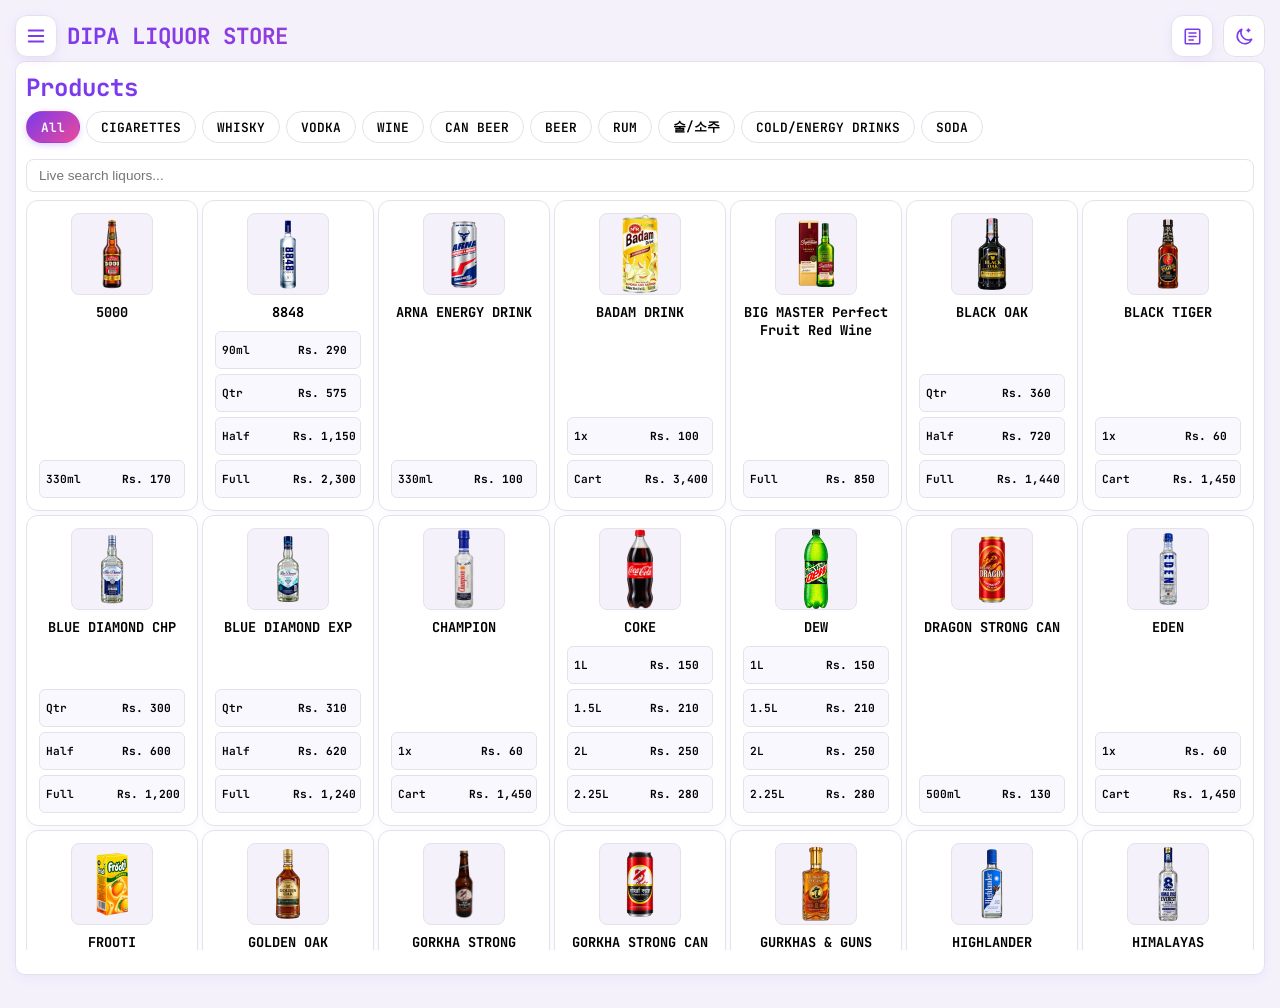
==== commit b3e21ad3: "Add files via upload" ====
--- a/assets/index.html
+++ b/assets/index.html
@@ -2837,6 +2837,13 @@
     };
 }
 
+// Display integer Android version codes as major.minor (for example, 8 -> 8.0).
+function formatAppVersionLabel(value) {
+    const label = String(value ?? '').trim();
+    const match = label.match(/^([vV]?)(\d+)$/);
+    return match ? `${match[1]}${match[2]}.0` : label;
+}
+
 async function checkForGithubAppUpdate() {
     const bridge = window.AndroidFileBridge;
     const status = document.getElementById('appUpdateStatus');
@@ -2864,25 +2871,44 @@
         );
         const latestUrl = release.html_url || releasesUrl;
 
-        if (apk && bridge && typeof bridge.getAppVersionCode === 'function') {
+        // On Android, compare the published APK's versionCode with the
+        // installed app before showing any release/download information.
+        // This prevents an older GitHub release from appearing as an update
+        // after the user has already installed that version or a newer one.
+        if (bridge && typeof bridge.getAppVersionCode === 'function') {
+            const currentVersionCode = Number(bridge.getAppVersionCode());
+            if (!Number.isSafeInteger(currentVersionCode) || currentVersionCode < 0) {
+                throw new Error('The installed app has an invalid version code.');
+            }
+
+            if (!apk) {
+                status.textContent = `Installed version: ${formatAppVersionLabel(currentVersionCode)}\nNo newer updates available.`;
+                link.hidden = true;
+                return;
+            }
+
             const versionCode = Number(apk.name.match(/-v([1-9]\d*)\.apk$/i)?.[1]);
-            const currentVersionCode = Number(bridge.getAppVersionCode());
-            if (!Number.isSafeInteger(versionCode) || !Number.isSafeInteger(currentVersionCode)) {
-                throw new Error('GitHub release or installed app has an invalid version code.');
+            if (!Number.isSafeInteger(versionCode)) {
+                status.textContent = `Installed version: ${formatAppVersionLabel(currentVersionCode)}\nNo newer updates available.`;
+                link.hidden = true;
+                return;
             }
             if (versionCode <= currentVersionCode) {
-                status.textContent = `You’re up to date (version ${currentVersionCode}).`;
+                status.textContent = `Installed version: ${formatAppVersionLabel(currentVersionCode)}\nNo newer updates available.`;
+                link.hidden = true;
                 return;
             }
-            status.textContent = `Version ${release.tag_name || versionCode} is available.`;
+
+            status.textContent = `Version ${formatAppVersionLabel(release.tag_name || versionCode)} is available.`;
             link.href = apk.browser_download_url;
             link.textContent = 'Download app update';
         } else {
+            // In a normal browser there is no installed Android version to compare.
             status.textContent = release.tag_name
-                ? `Latest release: ${release.tag_name}`
+                ? `Latest Version: ${formatAppVersionLabel(release.tag_name)}`
                 : 'A new GitHub release is available.';
             link.href = apk?.browser_download_url || latestUrl;
-            link.textContent = apk ? 'Download app update' : 'View GitHub release';
+            link.textContent = apk ? 'Download app update' : 'Update';
         }
         link.hidden = false;
     } catch (error) {
--- a/assets/styles.css
+++ b/assets/styles.css
@@ -3105,6 +3105,7 @@
     letter-spacing: .04em;
 }
 .app-menu-release p {
+    white-space: pre-line;
     margin: 0;
     color: var(--text);
     font-size: .68rem;
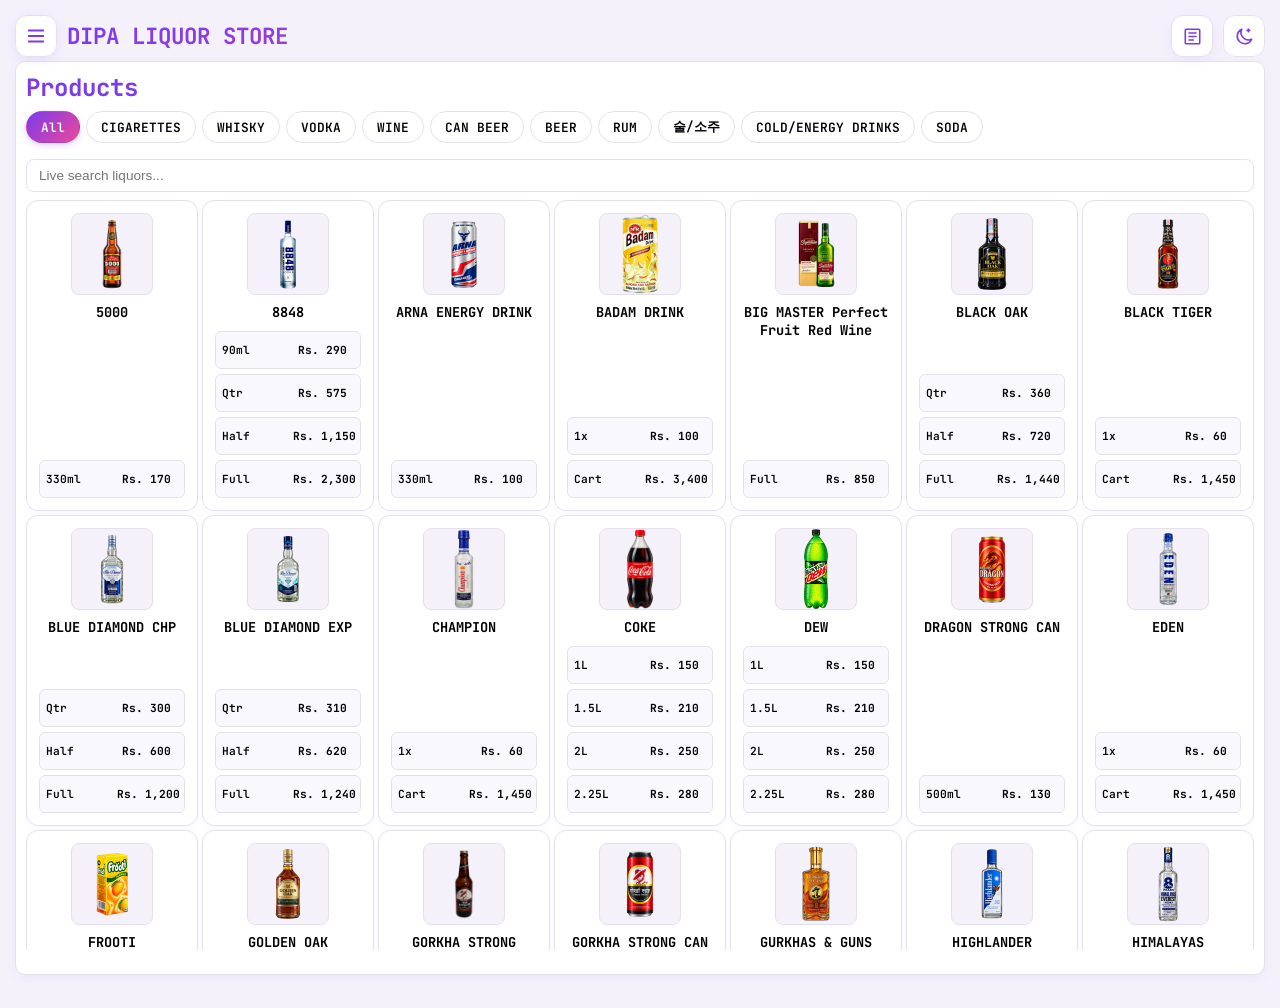
==== commit f22605c8: "Add files via upload" ====
--- a/assets/index.html
+++ b/assets/index.html
@@ -2851,75 +2851,93 @@
     const releasesUrl = 'https://github.com/CamPhisher595/DIPA-Liquor-Store-POS/releases/latest';
     if (!status || !link) return;
 
-    status.textContent = 'Checking GitHub Releases…';
+    status.textContent = 'Checking for updates…';
     link.hidden = true;
 
     try {
-        const response = await fetch(
+        const apiUrls = [
             'https://api.github.com/repos/CamPhisher595/DIPA-Liquor-Store-POS/releases/latest',
-            { headers: { Accept: 'application/vnd.github+json' }, cache: 'no-store' }
-        );
-        if (response.status === 404) {
-            status.textContent = 'No published releases are available yet.';
+            'https://api.github.com/repos/CamPhisher595/DIPA-Liquor-Store-POS/releases?per_page=1'
+        ];
+        let release = null;
+        let sawForbidden = false;
+
+        for (const apiUrl of apiUrls) {
+            try {
+                const response = await fetch(apiUrl, {
+                    headers: {
+                        Accept: 'application/vnd.github+json',
+                        'X-GitHub-Api-Version': '2022-11-28'
+                    },
+                    cache: 'no-store'
+                });
+
+                if (response.status === 404) continue;
+                if (response.status === 403) {
+                    sawForbidden = true;
+                    continue;
+                }
+                if (!response.ok) continue;
+
+                const payload = await response.json();
+                release = Array.isArray(payload) ? (payload[0] || null) : payload;
+                if (release) break;
+            } catch (apiError) {
+                console.warn('GitHub update endpoint unavailable.', apiError);
+            }
+        }
+
+        if (!release) {
+            // Keep the update area clean when GitHub has no release data or
+            // blocks the API request (for example, HTTP 403/rate limiting).
+            status.textContent = 'No updates available';
+            link.hidden = true;
             return;
         }
-        if (!response.ok) throw new Error(`GitHub returned HTTP ${response.status}.`);
-
-        const release = await response.json();
+
         const apk = (release.assets || []).find(asset =>
             /^DIPA-Liquor-Store-POS-v([1-9]\d*)\.apk$/i.test(asset.name)
         );
         const latestUrl = release.html_url || releasesUrl;
 
-        // On Android, compare the published APK's versionCode with the
-        // installed app before showing any release/download information.
-        // This prevents an older GitHub release from appearing as an update
-        // after the user has already installed that version or a newer one.
         if (bridge && typeof bridge.getAppVersionCode === 'function') {
             const currentVersionCode = Number(bridge.getAppVersionCode());
             if (!Number.isSafeInteger(currentVersionCode) || currentVersionCode < 0) {
-                throw new Error('The installed app has an invalid version code.');
-            }
-
-            if (!apk) {
-                status.textContent = `Installed version: ${formatAppVersionLabel(currentVersionCode)}\nNo newer updates available.`;
+                status.textContent = 'No updates available';
                 link.hidden = true;
                 return;
             }
 
-            const versionCode = Number(apk.name.match(/-v([1-9]\d*)\.apk$/i)?.[1]);
-            if (!Number.isSafeInteger(versionCode)) {
-                status.textContent = `Installed version: ${formatAppVersionLabel(currentVersionCode)}\nNo newer updates available.`;
+            if (!apk) {
+                status.textContent = 'No updates available';
                 link.hidden = true;
                 return;
             }
-            if (versionCode <= currentVersionCode) {
-                status.textContent = `Installed version: ${formatAppVersionLabel(currentVersionCode)}\nNo newer updates available.`;
+
+            const versionCode = Number(apk.name.match(/-v([1-9]\d*)\.apk$/i)?.[1]);
+            if (!Number.isSafeInteger(versionCode) || versionCode <= currentVersionCode) {
+                status.textContent = 'No updates available';
                 link.hidden = true;
                 return;
             }
 
-            status.textContent = `Version ${formatAppVersionLabel(release.tag_name || versionCode)} is available.`;
+            const latestVersion = formatAppVersionLabel(release.tag_name || versionCode);
+            status.textContent = `Latest version: ${latestVersion}`;
             link.href = apk.browser_download_url;
-            link.textContent = 'Download app update';
+            link.textContent = 'Update';
         } else {
-            // In a normal browser there is no installed Android version to compare.
-            status.textContent = release.tag_name
-                ? `Latest Version: ${formatAppVersionLabel(release.tag_name)}`
-                : 'A new GitHub release is available.';
+            const latestVersion = formatAppVersionLabel(release.tag_name || 'Latest');
+            status.textContent = `Latest version: ${latestVersion}`;
             link.href = apk?.browser_download_url || latestUrl;
-            link.textContent = apk ? 'Download app update' : 'Update';
+            link.textContent = 'Update';
         }
         link.hidden = false;
     } catch (error) {
         console.warn('Could not check GitHub for app updates.', error);
-        status.textContent = 'Could not check for updates. Please try again later.';
-        link.href = releasesUrl;
-        link.textContent = 'Open GitHub Releases';
-        link.hidden = false;
-    }
-}
-
+        status.textContent = 'No updates available';
+        link.hidden = true;
+    }
+}
 window.checkForGithubAppUpdate = checkForGithubAppUpdate;
 
 // Always start with checkout closed; it should open only after an explicit Checkout action.
